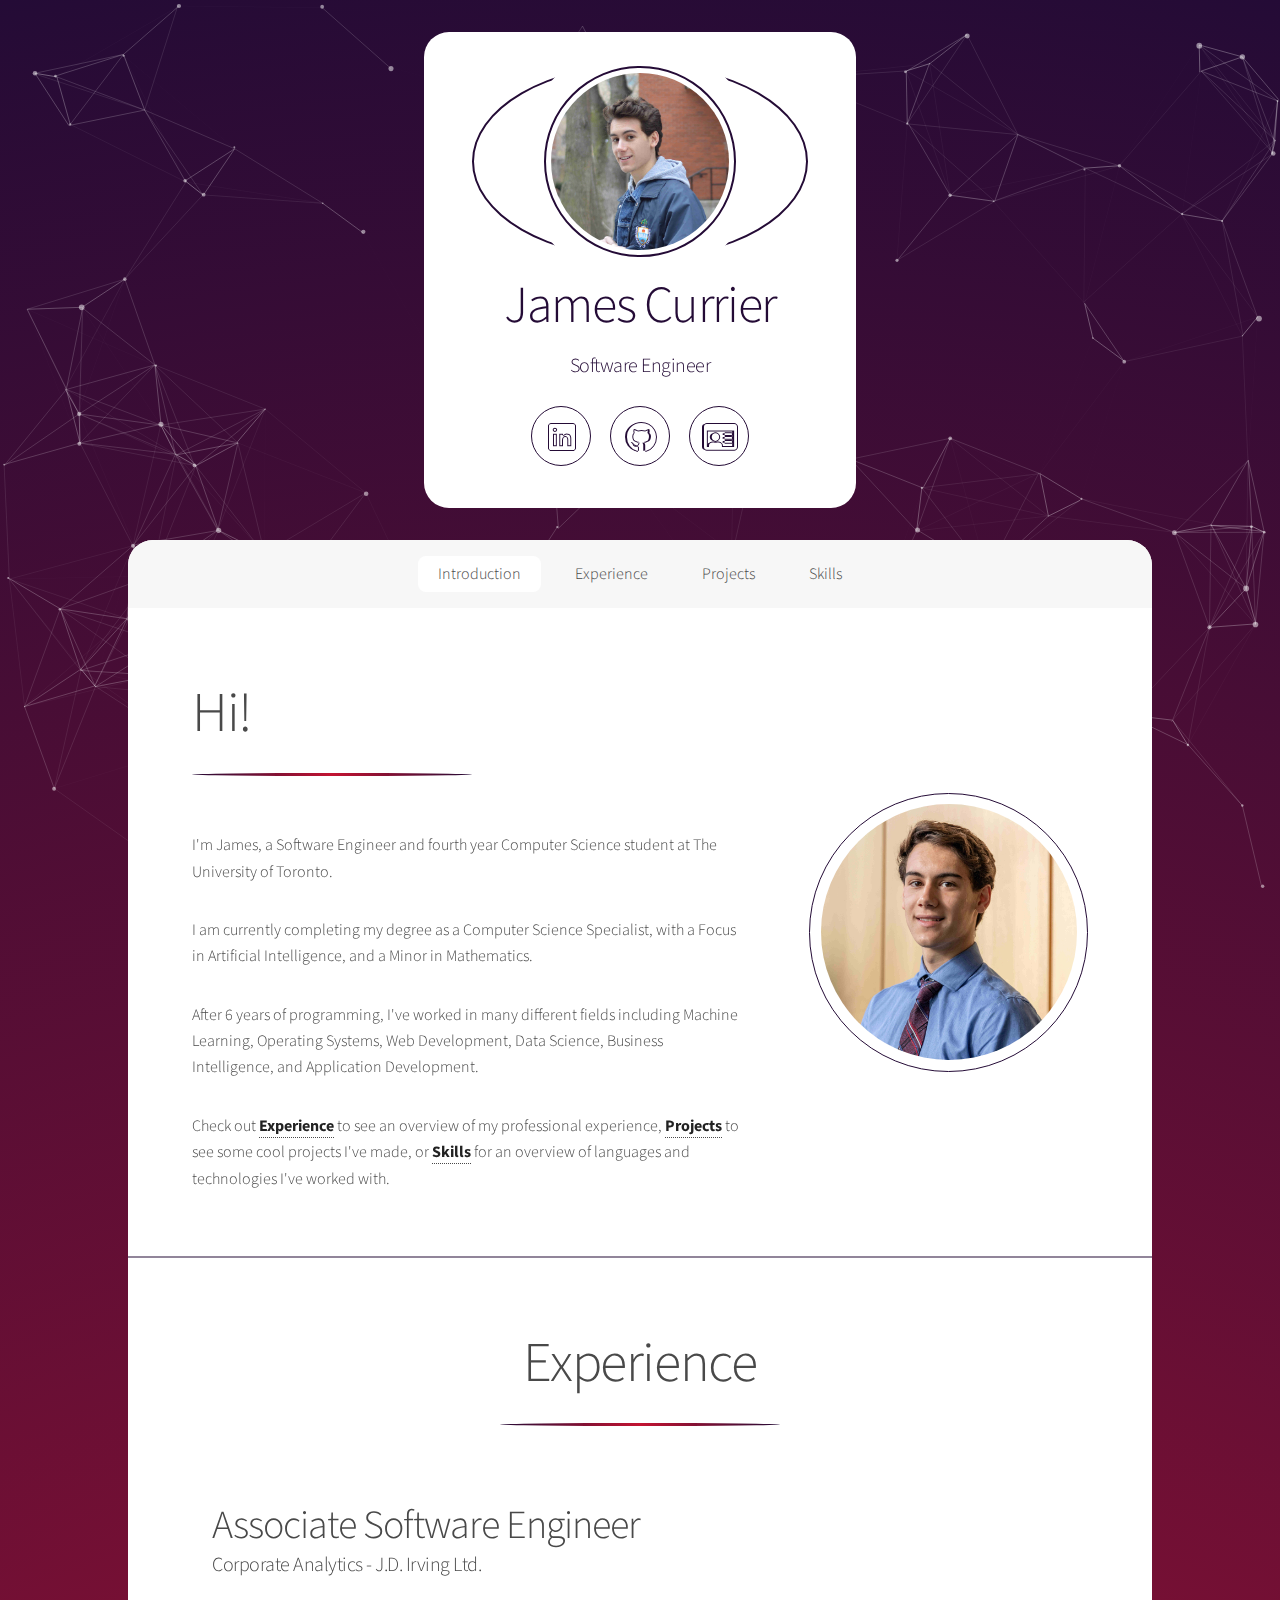
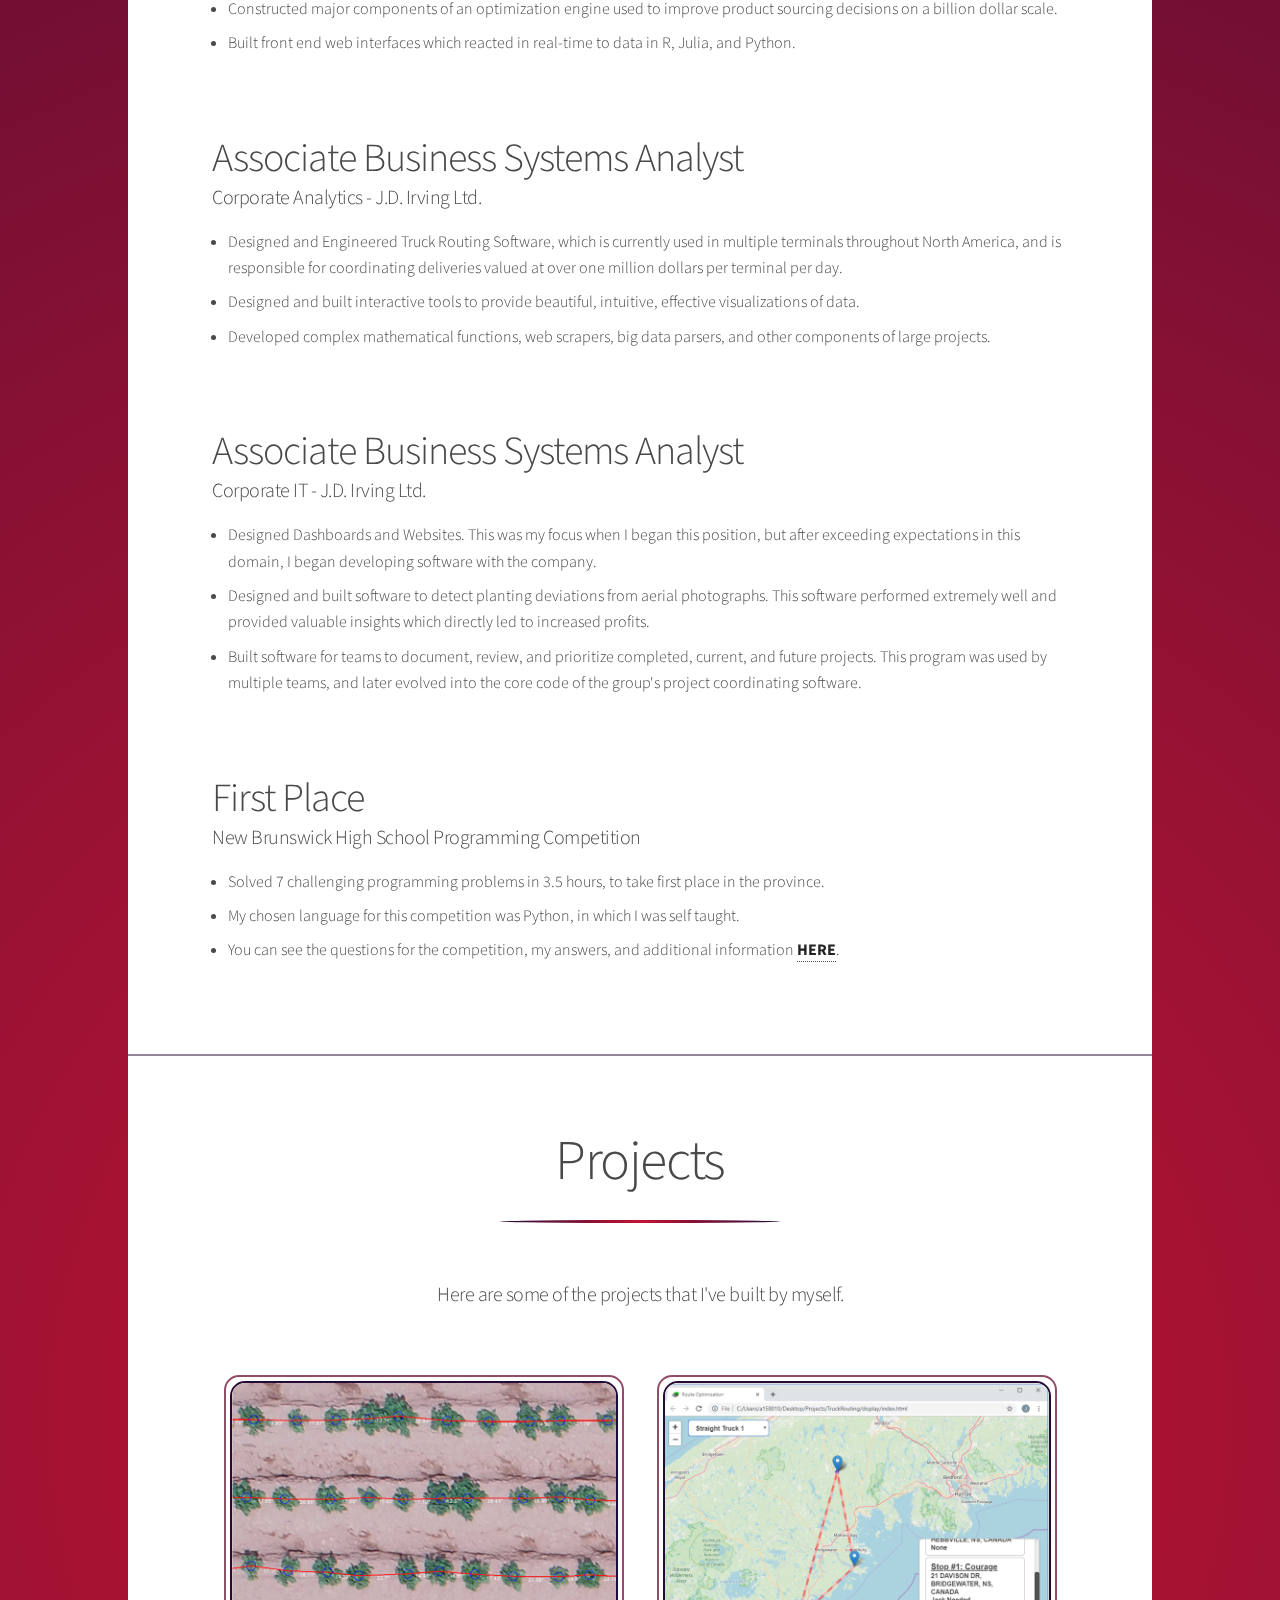
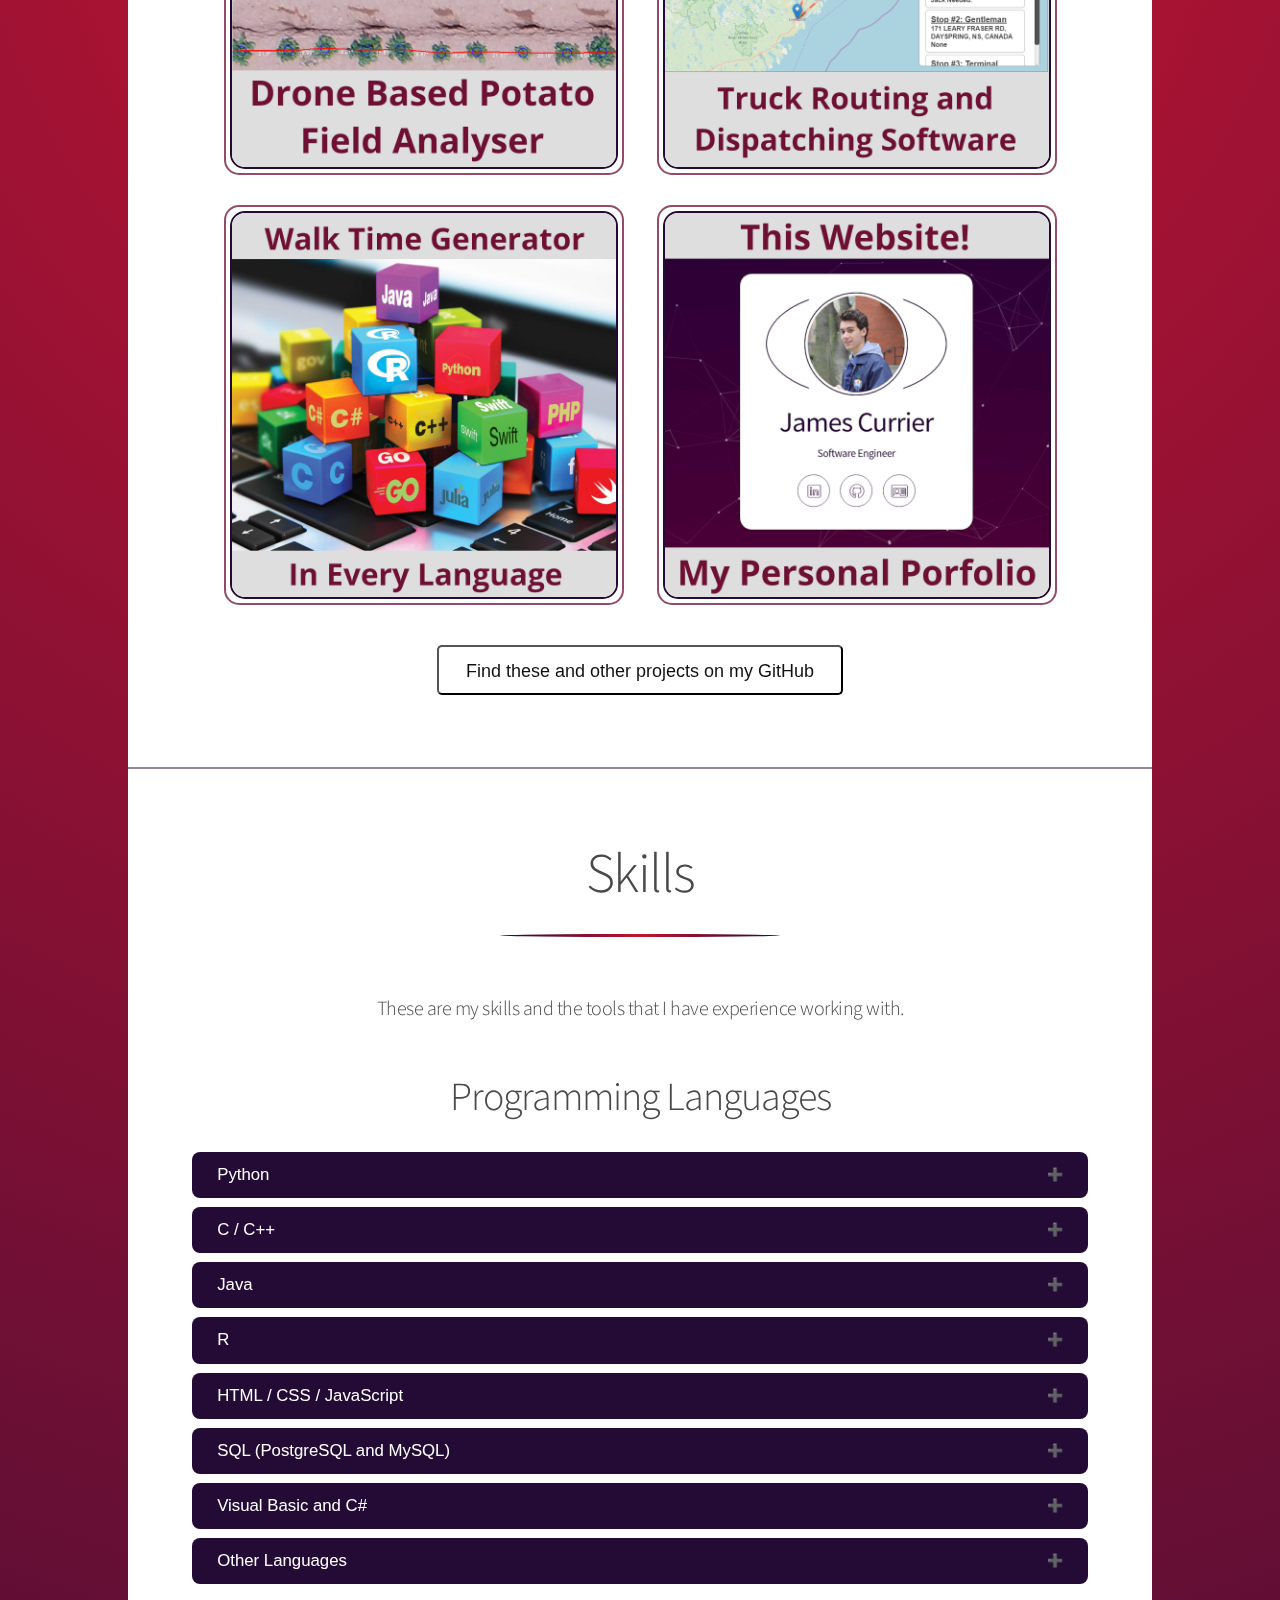
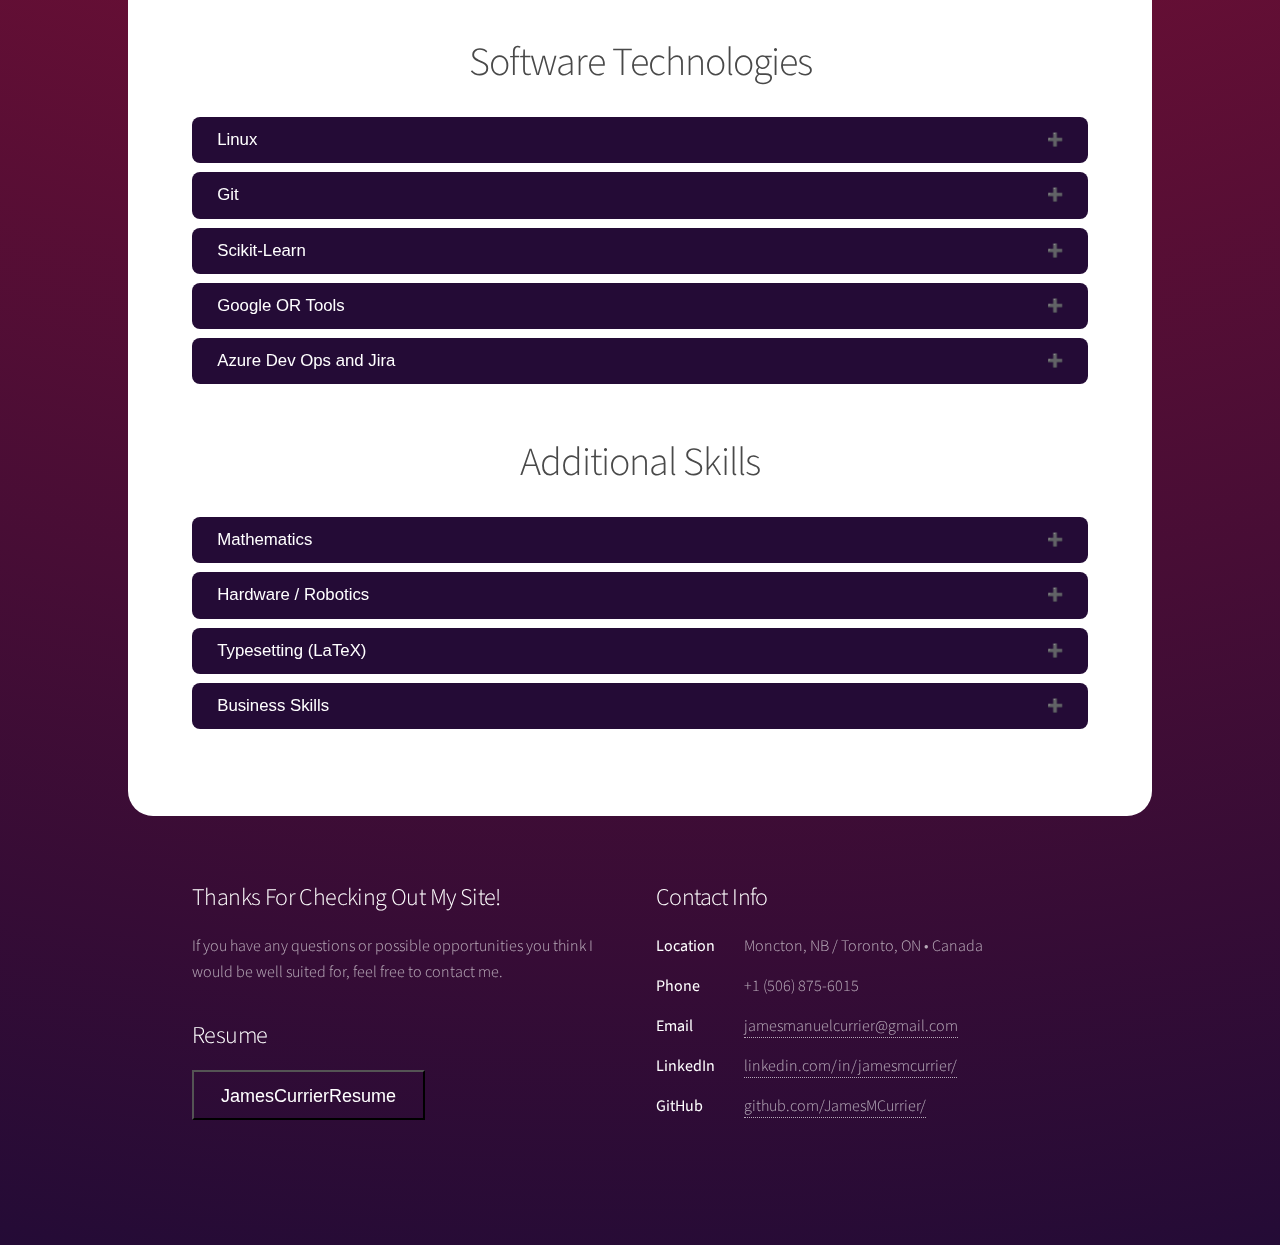
==== index.html @ 84222133 "Update email address" ====
<!DOCTYPE HTML>
<html>

<head>
	<title>James Currier</title>
	<meta charset="utf-8" />
	<meta name="viewport" content="width=device-width, initial-scale=1, user-scalable=no" />
	<link rel="stylesheet" href="assets/css/main.css" />
</head>

<div id="particles-js"></div>
<script src="assets/js/particles.min.js"></script>

<body class="is-preload">
	<!-- Wrapper -->
	<div id="wrapper">


		<!-- Header -->
		<header id="header" class="alt">
			<section class="main" id="main2">

				<header>
					<span class="avatar">
						<img src="assets/images/avatar.jpg" alt="" />
					</span>
					<h1>James Currier</h1>
					<h3>Software Engineer</h3>
				</header>

				<footer>
					<ul class="icons">
						<li><a href="https://linkedin.com/in/jamesmcurrier/"
								class="icon brands fa-linkedin">LinkedIn</a></li>
						<li><a id="unique3" href="https://github.com/JamesMCurrier"
								class="icon brands fa-github">GitHub</a></li>
						<li><a href="assets/resources/resume/JamesCurrierResume.pdf" class="icon fa-id-card">Resume</a>
						</li>
					</ul>
				</footer>
			</section>
		</header>


		<!-- Nav -->
		<nav id="nav">
			<ul>
				<li><a id="intro_a" href="#intro" class="active">Introduction</a></li>
				<li><a id="experience_a" href="#experience">Experience</a></li>
				<li><a id="projects_a" href="#projects">Projects</a></li>
				<li><a id="skills_a" href="#skills">Skills</a></li>
			</ul>
		</nav>


		<!-- Main -->
		<div id="main">

			<!-- Introduction -->
			<section id="intro" class="main">
				<div class="spotlight">
					<div class="content">
						<header class="major">
							<h2>Hi!</h2>
						</header>
						<p>I'm James, a Software Engineer and fourth year Computer Science student at The University of
							Toronto.</p>
						<p>I am currently completing my degree as a Computer Science Specialist, with a Focus in
							Artificial Intelligence, and a Minor in Mathematics.</p>
						<p>After 6 years of programming, I've worked in many different fields including Machine
							Learning, Operating Systems, Web Development, Data Science, Business Intelligence, and
							Application Development.</p>
						<p>Check out <a><b style="cursor: pointer;"
									onclick="document.getElementById('experience_a').click()">Experience</b></a> to see
							an overview of my professional experience, <a><b style="cursor: pointer;"
									onclick="document.getElementById('projects_a').click()">Projects</b></a> to see some
							cool projects I've made, or <a><b style="cursor: pointer;"
									onclick="document.getElementById('skills_a').click()">Skills</b></a> for an overview
							of languages and technologies I've worked with.</p>
					</div>
					<span class="image">
						<img src="assets/images/avatar2.jpg" alt="" />
					</span>
				</div>
			</section>


			<!-- Experience -->
			<section id="experience" class="main special">
				<header class="major">
					<h2>Experience</h2>
				</header>

				<div class="resume-item">
					<h1>Associate Software Engineer</h1>
					<h3>Corporate Analytics - J.D. Irving Ltd.</h3>
					<ul>
						<li>Constructed major components of an optimization engine used to improve product sourcing
							decisions on a billion dollar scale.</li>
						<li>Built front end web interfaces which reacted in real-time to data in R, Julia, and Python.
						</li>
					</ul>
				</div>

				<div class="resume-item">
					<h1>Associate Business Systems Analyst</h1>
					<h3>Corporate Analytics - J.D. Irving Ltd.</h3>
					<ul>
						<li>Designed and Engineered Truck Routing Software, which is currently used in multiple
							terminals throughout North America, and is responsible for coordinating deliveries valued at
							over one million dollars per terminal per day.</li>
						<li>Designed and built interactive tools to provide beautiful, intuitive, effective
							visualizations of data.</li>
						<li>Developed complex mathematical functions, web scrapers, big data parsers, and other
							components of large projects.</li>
					</ul>
				</div>

				<div class="resume-item">
					<h1>Associate Business Systems Analyst</h1>
					<h3>Corporate IT - J.D. Irving Ltd.</h3>
					<ul>
						<li> Designed Dashboards and Websites. This was my focus when I began this position, but after
							exceeding expectations in this domain, I began developing software with the company.</li>
						<li> Designed and built software to detect planting deviations from aerial photographs. This
							software performed extremely well and provided valuable insights which directly led to
							increased profits.</li>
						<li> Built software for teams to document, review, and prioritize completed, current, and future
							projects. This program was used by multiple teams, and later evolved into the core code of
							the group's project coordinating software.</li>
					</ul>
				</div>

				<div class="resume-item">
					<h1>First Place</h1>
					<h3>New Brunswick High School Programming Competition</h3>
					<ul>
						<li>Solved 7 challenging programming problems in 3.5 hours, to take first place in the province.
						</li>
						<li>My chosen language for this competition was Python, in which I was self taught.</li>
						<li>You can see the questions for the competition, my answers, and additional information <a
								href="https://github.com/JamesMCurrier/UNB-Programming-Competition"><b>HERE</b></a>.
						</li>
					</ul>
				</div>
			</section>


			<!-- Projects -->
			<section id="projects" class="main special">
				<header class="major">
					<h2>Projects</h2>
					<p>Here are some of the projects that I've built by myself.</p>
				</header>

				<div class="flip-card">
					<div class="flip-card-inner">

						<div class="flip-card-front">
							<img src="assets/images/field_analyser_card.jpg" alt="Field Analyser">
						</div>

						<div class="flip-card-back">
							<h6>Potato Field Analyser</h6>
							<div class="points">While working at J.D. Irving, I often had free time after completing all
								my job duties. So, I used my extra time to build this project to solve a business
								problem.</div>
							<!--<div class="points">Prior to this project, all analytics on potato fields based on manual measurements, 
								which were slow, inaccurate, and error prone.</div>-->
							<div class="points">My software used drone footage of potato fields, accurately measured the
								distances between all potatoes in each row, and outputted statistics and visuals.</div>
							<div class="points">My project far exceeded all expectations, and directly influenced
								changes leading to increased profits.</div>
							<a href="assets/resources/field_analyser/Field_Measurer.pdf"><button class="up1">Read The
									White Paper</button></a>
							<a href="https://github.com/JamesMCurrier/FieldMeasurer"><button>More
									Info and Source Code</button></a>
						</div>
					</div>
				</div>

				<div class="flip-card">
					<div class="flip-card-inner">

						<div class="flip-card-front">
							<img src="assets/images/truck_routing_card.jpg" alt="Truck Routing">
						</div>

						<div class="flip-card-back">
							<h6>Truck Router</h6>
							<div class="points">I wrote this software by myself, and it developed into the routing
								software used by Midland Transport Ltd.</div>
							<div class="points">My software is currently used daily by multiple truck terminals in both
								Canada and the United States, and it coordinates over 1 million dollars worth of
								shipments per terminal per day.</div>
							<!--<div class="points">This project filled a large gap in what was previously a fully manual
								process, and made decision making much easier for terminal managers.</div>-->
							<div class="points">Additionally, this project has been showcased in multiple events to
								demonstrate the power of advanced analytics in the company.</div>

							<a href="assets/resources/truck_routing/TruckRouting.pdf"><button>Read The
									White Paper</button></a>
						</div>
					</div>
				</div>

				<div class="flip-card">
					<div class="flip-card-inner">

						<div class="flip-card-front">
							<img src="assets/images/walk_time_card.jpg" alt="Walk Time">
						</div>

						<div class="flip-card-back">
							<h6>Random Walk Time Generator</h6>
							<div class="points" style="font-size: 18px; padding-top: 5px;">Currently built in <b>30+
									Languages</b></div>
							<div class="points">A few co-workers and myself went for walks around our building every
								afternoon.</div>
							<div class="points">One morning, I made a quick Python script to generate a random time
								between 1 pm and 4 pm for our walk.</div>
							<div class="points">My co-workers responded with versions they made in JavaScript and R.
							</div>
							<div class="points">So the next day I sent a version in Java, then C the day after, and the
								trend continued for a month.</div>
							<a href="https://github.com/JamesMCurrier/time-for-a-walk"><button>More
									Info and Source Code</button></a>
						</div>
					</div>
				</div>

				<div class="flip-card">
					<div class="flip-card-inner">

						<div class="flip-card-front">
							<img src="assets/images/website_card.jpg" alt="This Website!">
						</div>

						<div class="flip-card-back">
							<h6>My Portfolio</h6>
							<div class="points">I made this website as a way to showcase my accomplishments, skills and
								some of my open source projects.</div>
							<div class="points">I built this website using HTML, CSS, and JavaScript, and some open
								source repositories such as <a href="https://github.com/jquery/jquery">jQuery</a>, <a
									href="https://github.com/VincentGarreau/particles.js/">particles.js</a>, and <a
									href="https://github.com/ajlkn/jquery.scrollex">scrollex.js</a>.
							</div>
							<div class="points">I'm hosting this site on GitHub Pages, and I'm using a custom domain
								from Google Domains.</div>
							<a href="https://github.com/JamesMCurrier/portfolio"><button>More Info
									and Source Code</button></a>
						</div>
					</div>
				</div>

				<a href="https://github.com/JamesMCurrier"><button id="see-github">Find these and other
						projects on my GitHub</button></a>
			</section>


			<!-- Skills -->
			<section id="skills" class="main special">
				<header class="major">
					<h2>Skills</h2>
					<p>These are my skills and the tools that I have experience working with. </p>
				</header>

				<h1>Programming Languages</h1>
				<div class="accordion-tray">

					<button class="accordion">Python</button>
					<div class="panel">
						<ul>
							<li>Python is my preferred programing language in most situations, and is the default
								language I think in.</li>
							<li>In a professional setting, I have used Python for everything from implementing
								neural nets to creating data visualizations.</li>
							<li>I have also used Python through much of my education, and I even won a programming
								competition with it!</li>
						</ul>
					</div>

					<button class="accordion">C / C++</button>
					<div class="panel">
						<ul>
							<li>I've worked with C through the entirety of my programming career.</li>
							<li>I first encountered C when I was the programmer for my high school robotics team.
							</li>
							<li>Throughout university I've taken many courses focusing on C, and used it for many
								class projects ranging from sudoku solvers to file systems.</li>
						</ul>
					</div>

					<button class="accordion">Java</button>
					<div class="panel">
						<ul>
							<li>I've used Java for 5 years, using it for the first time in a highschool programming
								class.</li>
							<li>I've used Java to build many programs in university, and used it as part of a team
								working on a large Restaurant Software project.</li>
						</ul>
					</div>

					<button class="accordion">R</button>
					<div class="panel">
						<ul>
							<li>While working with a Corporate Analytics team, many of my co-workers used R.</li>
							<li>Because of this I quickly grew accustomed to reading and editing R code, and soon
								found myself using R for writing quick scripts for parsing or cleaning data.</li>
							<li>I've more recently worked with R on a very large project, and even used it's
								frontend framework, shiny, to build reactive UIs in R.</li>
						</ul>
					</div>

					<button class="accordion">HTML / CSS / JavaScript</button>
					<div class="panel">
						<ul>
							<li>I was first introduced to HTML/CSS/JS during my job as an Associate Business Systems
								Analyst.</li>
							<li>I quickly realized how powerful and versatile these languages are, and they are now my
								go-to tools for creating user interfaces.</li>
							<li>I've built countless projects and components with JavaScipt, many of which are still
								being used today.</li>
						</ul>
					</div>

					<button class="accordion">SQL (PostgreSQL and MySQL)</button>
					<div class="panel">
						<ul>
							<li>I first used MySQL out of necessity as an Associate Business Systems Analyst, while
								building an application to serve clients data in a user-friendly fashion.</li>
							<li>I then took a university course on relational databases with PostgreSQL, where I
								constructed many complex SQL queries.</li>
						</ul>
					</div>

					<button class="accordion">Visual Basic and C#</button>
					<div class="panel">
						<ul>
							<li>Although Visual Basic is quickly falling out of use, I feel the need to mention it
								because was my very first programming language!!</li>
							<li>VB6 was installed on all of the computers at my highschool, and when I discovered
								it, I quickly began learning it.</li>
							<li>I spend countless hours writing games in VB6, and this began my programming
								obsession.
							</li>
							<li>During the summer, when I didn't have access to the school computers, I transitioned
								to using C# to recreate my games and build more applications.</li>
						</ul>
					</div>

					<button class="accordion">Other Languages</button>
					<div class="panel">
						<ul>
							<li><b>TypeScript: </b> I've worked with TypeScript for about a month at J.D. Irving,
								while building an internal data-serving API.</li>
							<li><b>Bash: </b>As a Linux user, I use bash every day. Although I don't have extensive
								experience writing applications with Bash, I'm extremely comfortable issuing
								commands and writing quick scripts with it.</li>
							<li><b>Batch: </b>I've used Batch scripts professionally on a few projects to make use
								of multiple languages and command-line utilities on Windows.</li>
							<li><b>Verilog: </b>I've taken 3 university courses on System Architecture, including one
								focusing on Verilog specifically. During this class I wrote over 20 sizable Verilog
								programs.</li>
							<li><b>Julia: </b>I used Julia for a major project at J.D. Irving to build an optimization
								engine.</li>
						</ul>
					</div>
				</div>

				<h1>Software Technologies</h1>
				<div class="accordion-tray">
					<button class="accordion">Linux</button>
					<div class="panel">
						<ul>
							<li>I have been using Linux for over 6 years, and have been exclusively running Linux on
								my personal machines for 3 years.</li>
							<li>I have experience with many Linux distributions including Ubuntu, Debian, Kali, and
								Fedora.</li>
							<li>Additionally, I am proficient on the command line, and have experience working on
								remote Linux servers.</li>
						</ul>
					</div>


					<button class="accordion">Git</button>
					<div class="panel">
						<ul>
							<li>I first used git in a course in my first year of university, and have used it
								constantly since.</li>
							<li>I have used git in a personal setting, in university, and professionally.</li>
							<li>I'm very comfortable making commits, creating and merging branches, and resolving
								conflicts.</li>
							<li>Finally, I am aware of git best practices and common branching models.</li>
							<ul>
					</div>

					<button class="accordion">Scikit-Learn</button>
					<div class="panel">
						<ul>
							<li>I have explored, researched, and implemented every model in the Scikit-Learn Library.
							</li>
							<li>I have built Scikit-Learn models professionally in production on multiple occasions.
							</li>
						</ul>
					</div>

					<button class="accordion">Google OR Tools</button>
					<div class="panel">
						<ul>
							<li>As with the Scikit-Learn framework, I have built models professionally in production
								on multiple occasions with Google OR Tools.</li>
							<li>I have implemented the routing library, the linear programming solver, and the SAT
								solver on large business problems.</li>
						</ul>
					</div>


					<button class="accordion">Azure Dev Ops and Jira</button>
					<div class="panel">
						<ul>
							<li>I have worked both for teams using Azure Dev Ops, and for teams using Jira.</li>
							<li>I am proficient in organizing sprints, work items to be completed, tracking product
								versions and coordinating team efforts with these tools.</li>
						</ul>
					</div>
				</div>



				<h1>Additional Skills</h1>
				<div class="accordion-tray">
					<button class="accordion">Mathematics</button>
					<div class="panel">
						<ul>
							<li>I've excelled in math since I was young, and often find myself exploring
								mathematical concepts for fun.</li>
							<li>I am currently pursuing a Minor in Mathematics at the University of Toronto.</li>
							<li>I have taken many math courses in university including Calculus, Linear Algebra,
								Number Theory, Theory of Computation, and Abstract Mathematics.</li>
						</ul>
					</div>

					<button class="accordion">Hardware / Robotics</button>
					<div class="panel">
						<ul>
							<li>I have worked on various hardware infrastructure including SoC FPGAs, VEX Robotics,
								and Arduino. </li>
							<li>I worked with SoC FPGAs in university, and wrote many programs at the hardware
								level.
							</li>
							<li>In high school I wrote the software for our robotics team's robot with VEX robotics
								and Robot C.</li>
							<li>I've built lots of small projects from scratch with Arduino.</li>
						</ul>
					</div>

					<button class="accordion">Typesetting (LaTeX)</button>
					<div class="panel">
						<ul>
							<li>I've typeset over 100 documents with LaTeX, both for work and for school.</li>
							<li>These document have been filled with various features including complex mathematics and
								tables.
							</li>
							<!--TODO add examples-->
						</ul>
					</div>

					<button class="accordion">Business Skills</button>
					<div class="panel">
						<ul>
							<li>I've worked in corporate in three different positions, so I'm well versed in
								corporate culture and have picked up various business skills.</li>
							<li>I've given many presentations, led meetings, and organized projects.</li>
							<li>I also have extensively used Microsoft Teams, Outlook, and Skype for Business.</li>
						</ul>
					</div>
				</div>
			</section>
		</div>

		<!-- Footer -->
		<footer id="footer">
			<section>
				<h2>Thanks For Checking Out My Site!</h2>
				<p>If you have any questions or possible opportunities you think I would be well suited for, feel free
					to contact me.</p>
				<h2>Resume</h2>
				<a style="border-bottom: none;" href="assets/resources/resume/JamesCurrierResume.pdf"><button
						style="font-size: large;">JamesCurrierResume</button></a>

			</section>

			<section>
				<h2>Contact Info</h2>
				<dl class="alt">
					<dt>Location</dt>
					<dd>Moncton, NB / Toronto, ON &bull; Canada</dd>
					<dt>Phone</dt>
					<dd>+1 (506) 875-6015</dd>
					<dt>Email</dt>
					<dd><a href="mailto:jamesmanuelcurrier@gmail.com">jamesmanuelcurrier@gmail.com</dd>
					<dt>LinkedIn</dt>
					<dd><a href="https://linkedin.com/in/jamesmcurrier/">linkedin.com/in/jamesmcurrier/</a></dd>
					<dt>GitHub</dt>
					<dd><a href="https://github.com/JamesMCurrier/">github.com/JamesMCurrier/</a></dd>

				</dl>
			</section>
		</footer>

		<!-- Scripts -->
		<script src="assets/js/jquery.min.js"></script>
		<script src="assets/js/jquery.scrollex.min.js"></script>
		<script src="assets/js/jquery.scrolly.min.js"></script>
		<script src="assets/js/browser.min.js"></script>
		<script src="assets/js/breakpoints.min.js"></script>
		<script src="assets/js/util.js"></script>
		<script src="assets/js/main.js"></script>

</body>

</html>
---- assets/css/main.css ----
@import url(fontawesome-all.min.css);
@import "https://fonts.googleapis.com/css?family=Source+Sans+Pro:400";

html,
body,
div,
span,
applet,
object,
iframe,
h1,
h2,
h3,
h4,
h5,
h6,
p,
blockquote,
pre,
a,
abbr,
acronym,
address,
big,
cite,
code,
del,
dfn,
em,
img,
ins,
kbd,
q,
s,
samp,
small,
strike,
strong,
sub,
sup,
tt,
var,
u,
i,
center,
dl,
dt,
dd,
ol,
ul,
li,
fieldset,
form,
label,
legend,
table,
caption,
tbody,
tfoot,
thead,
tr,
th,
td,
article,
aside,
canvas,
details,
embed,
figure,
figcaption,
footer,
header,
hgroup,
menu,
nav,
output,
ruby,
section,
summary,
time,
mark,
audio,
video {
  margin: 0;
  padding: 0;
  border: 0;
  font-size: 100%;
  font: inherit;
  vertical-align: baseline;
}

article,
aside,
details,
figcaption,
figure,
footer,
header,
hgroup,
menu,
nav,
section {
  display: block;
}

body {
  line-height: 1;
}

ol,
ul {
  list-style: none;
}

blockquote,
q {
  quotes: none;
}

blockquote:before,
blockquote:after,
q:before,
q:after {
  content: "";
  content: none;
}

table {
  border-collapse: collapse;
  border-spacing: 0;
}

body {
  -webkit-text-size-adjust: none;
}

mark {
  background-color: transparent;
  color: inherit;
}

input::-moz-focus-inner {
  border: 0;
  padding: 0;
}

input,
select,
textarea {
  -moz-appearance: none;
  -webkit-appearance: none;
  -ms-appearance: none;
  appearance: none;
}

/* Basic */

@-ms-viewport {
  width: device-width;
}

body {
  -ms-overflow-style: scrollbar;
}

@media screen and (max-width: 570px) {
  html,
  body {
    min-width: 320px;
  }
}

html {
  box-sizing: border-box;
}

*,
*:before,
*:after {
  box-sizing: inherit;
}

body {
  background: rgb(195, 20, 50);
  background: -moz-radial-gradient(
    circle,
    rgba(195, 20, 50, 1) 0%,
    rgba(36, 11, 54, 1) 100%
  );
  background: -webkit-radial-gradient(
    circle,
    rgba(195, 20, 50, 1) 0%,
    rgba(36, 11, 54, 1) 100%
  );
  background: radial-gradient(
    circle,
    rgba(195, 20, 50, 1) 0%,
    rgba(36, 11, 54, 1) 100%
  );
  filter: progid:DXImageTransform.Microsoft.gradient(startColorstr="#c31432",endColorstr="#240b36",GradientType=1);
}

body.is-preload *,
body.is-preload *:before,
body.is-preload *:after {
  -moz-animation: none !important;
  -webkit-animation: none !important;
  -ms-animation: none !important;
  animation: none !important;
  -moz-transition: none !important;
  -webkit-transition: none !important;
  -ms-transition: none !important;
  transition: none !important;
}

/* Type */

body {
  background-color: #935d8c;
  color: rgba(255, 255, 255, 0.65);
}

body,
input,
select,
textarea {
  font-family: "Source Sans Pro", Helvetica, sans-serif;
  font-size: 17pt;
  font-weight: 300;
  line-height: 1.65;
}

@media screen and (max-width: 1680px) {
  body,
  input,
  select,
  textarea {
    font-size: 14pt;
  }
}

@media screen and (max-width: 1280px) {
  body,
  input,
  select,
  textarea {
    font-size: 12pt;
  }
}

@media screen and (max-width: 360px) {
  body,
  input,
  select,
  textarea {
    font-size: 11pt;
  }
}

a {
  -moz-transition: color 0.2s ease, border-bottom 0.2s ease;
  -webkit-transition: color 0.2s ease, border-bottom 0.2s ease;
  -ms-transition: color 0.2s ease, border-bottom 0.2s ease;
  transition: color 0.2s ease, border-bottom 0.2s ease;
  text-decoration: none;
  border-bottom: dotted 1px;
  color: inherit;
}

a:hover {
  border-bottom-color: transparent;
}

strong{
  font-weight: 400;
}

em,
i {
  font-style: italic;
}

p {
  margin: 0 0 2em 0;
}

p.content {
  -moz-columns: 20em 2;
  -webkit-columns: 20em 2;
  -ms-columns: 20em 2;
  columns: 20em 2;
  -moz-column-gap: 2em;
  -webkit-column-gap: 2em;
  -ms-column-gap: 2em;
  column-gap: 2em;
  text-align: justify;
}

h1,
h2,
h3,
h4,
h5,
h6 {
  font-weight: 300;
  line-height: 1.5;
  margin: 0 0 0.7em 0;
  letter-spacing: -0.025em;
}

h1 a,
h2 a,
h3 a,
h4 a,
h5 a,
h6 a {
  color: inherit;
  text-decoration: none;
}

h1 {
  font-size: 2.5em;
  line-height: 1.2;
}

h2 {
  font-size: 1.5em;
}

h3 {
  font-size: 1.25em;
}

h4 {
  font-size: 1.1em;
}

h5 {
  font-size: 0.9em;
}

h6 {
  font-size: 0.7em;
}

@media screen and (max-width: 736px) {
  h1 {
    font-size: 2em;
  }
}

sub {
  font-size: 0.8em;
  position: relative;
  top: 0.5em;
}

sup {
  font-size: 0.8em;
  position: relative;
  top: -0.5em;
}

blockquote {
  border-left: solid 4px;
  font-style: italic;
  margin: 0 0 2em 0;
  padding: 0.5em 0 0.5em 2em;
}

code {
  border-radius: 8px;
  border: solid 1px;
  font-family: "Courier New", monospace;
  font-size: 0.9em;
  margin: 0 0.25em;
  padding: 0.25em 0.65em;
}

pre {
  -webkit-overflow-scrolling: touch;
  font-family: "Courier New", monospace;
  font-size: 0.9em;
  margin: 0 0 2em 0;
}

pre code {
  display: block;
  line-height: 1.75;
  padding: 1em 1.5em;
  overflow-x: auto;
}

hr {
  border: 0;
  border-bottom: solid 1px;
  margin: 2em 0;
}

hr.major {
  margin: 3em 0;
}

.align-left {
  text-align: left;
}

.align-center {
  text-align: center;
}

.align-right {
  text-align: right;
}

input,
select,
textarea {
  color: #ffffff;
}

a:hover {
  color: #ffffff;
}

strong,
b {
  color: #ffffff;
}

h1,
h2,
h3,
h4,
h5,
h6 {
  color: #ffffff;
}

blockquote {
  border-left-color: rgba(255, 255, 255, 0.35);
}

code {
  background: rgba(255, 255, 255, 0.075);
  border-color: rgba(255, 255, 255, 0.35);
}

hr {
  border-bottom-color: rgba(255, 255, 255, 0.35);
}

/* Row */

.row {
  display: flex;
  flex-wrap: wrap;
  box-sizing: border-box;
  align-items: stretch;
}

.row > * {
  box-sizing: border-box;
}

.row.gtr-uniform > * > :last-child {
  margin-bottom: 0;
}

.row.aln-left {
  justify-content: flex-start;
}

.row.aln-center {
  justify-content: center;
}

.row.aln-right {
  justify-content: flex-end;
}

.row.aln-top {
  align-items: flex-start;
}

.row.aln-middle {
  align-items: center;
}

.row.aln-bottom {
  align-items: flex-end;
}

.row > .imp {
  order: -1;
}

.row > .col-1 {
  width: 8.33333%;
}

.row > .off-1 {
  margin-left: 8.33333%;
}

.row > .col-2 {
  width: 16.66667%;
}

.row > .off-2 {
  margin-left: 16.66667%;
}

.row > .col-3 {
  width: 25%;
}

.row > .off-3 {
  margin-left: 25%;
}

.row > .col-4 {
  width: 33.33333%;
}

.row > .off-4 {
  margin-left: 33.33333%;
}

.row > .col-5 {
  width: 41.66667%;
}

.row > .off-5 {
  margin-left: 41.66667%;
}

.row > .col-6 {
  width: 50%;
}

.row > .off-6 {
  margin-left: 50%;
}

.row > .col-7 {
  width: 58.33333%;
}

.row > .off-7 {
  margin-left: 58.33333%;
}

.row > .col-8 {
  width: 66.66667%;
}

.row > .off-8 {
  margin-left: 66.66667%;
}

.row > .col-9 {
  width: 75%;
}

.row > .off-9 {
  margin-left: 75%;
}

.row > .col-10 {
  width: 83.33333%;
}

.row > .off-10 {
  margin-left: 83.33333%;
}

.row > .col-11 {
  width: 91.66667%;
}

.row > .off-11 {
  margin-left: 91.66667%;
}

.row > .col-12 {
  width: 100%;
}

.row > .off-12 {
  margin-left: 100%;
}

.row.gtr-0 {
  margin-top: 0;
  margin-left: 0em;
}

.row.gtr-0 > * {
  padding: 0 0 0 0em;
}

.row.gtr-0.gtr-uniform {
  margin-top: 0em;
}

.row.gtr-0.gtr-uniform > * {
  padding-top: 0em;
}

.row.gtr-25 {
  margin-top: 0;
  margin-left: -0.375em;
}

.row.gtr-25 > * {
  padding: 0 0 0 0.375em;
}

.row.gtr-25.gtr-uniform {
  margin-top: -0.375em;
}

.row.gtr-25.gtr-uniform > * {
  padding-top: 0.375em;
}

.row.gtr-50 {
  margin-top: 0;
  margin-left: -0.75em;
}

.row.gtr-50 > * {
  padding: 0 0 0 0.75em;
}

.row.gtr-50.gtr-uniform {
  margin-top: -0.75em;
}

.row.gtr-50.gtr-uniform > * {
  padding-top: 0.75em;
}

.row {
  margin-top: 0;
  margin-left: -1.5em;
}

.row > * {
  padding: 0 0 0 1.5em;
}

.row.gtr-uniform {
  margin-top: -1.5em;
}

.row.gtr-uniform > * {
  padding-top: 1.5em;
}

.row.gtr-150 {
  margin-top: 0;
  margin-left: -2.25em;
}

.row.gtr-150 > * {
  padding: 0 0 0 2.25em;
}

.row.gtr-150.gtr-uniform {
  margin-top: -2.25em;
}

.row.gtr-150.gtr-uniform > * {
  padding-top: 2.25em;
}

.row.gtr-200 {
  margin-top: 0;
  margin-left: -3em;
}

.row.gtr-200 > * {
  padding: 0 0 0 3em;
}

.row.gtr-200.gtr-uniform {
  margin-top: -3em;
}

.row.gtr-200.gtr-uniform > * {
  padding-top: 3em;
}

@media screen and (max-width: 1680px) {
  .row {
    display: flex;
    flex-wrap: wrap;
    box-sizing: border-box;
    align-items: stretch;
  }

  .row > * {
    box-sizing: border-box;
  }

  .row.gtr-uniform > * > :last-child {
    margin-bottom: 0;
  }

  .row.aln-left {
    justify-content: flex-start;
  }

  .row.aln-center {
    justify-content: center;
  }

  .row.aln-right {
    justify-content: flex-end;
  }

  .row.aln-top {
    align-items: flex-start;
  }

  .row.aln-middle {
    align-items: center;
  }

  .row.aln-bottom {
    align-items: flex-end;
  }

  .row > .imp-xlarge {
    order: -1;
  }

  .row > .col-1-xlarge {
    width: 8.33333%;
  }

  .row > .off-1-xlarge {
    margin-left: 8.33333%;
  }

  .row > .col-2-xlarge {
    width: 16.66667%;
  }

  .row > .off-2-xlarge {
    margin-left: 16.66667%;
  }

  .row > .col-3-xlarge {
    width: 25%;
  }

  .row > .off-3-xlarge {
    margin-left: 25%;
  }

  .row > .col-4-xlarge {
    width: 33.33333%;
  }

  .row > .off-4-xlarge {
    margin-left: 33.33333%;
  }

  .row > .col-5-xlarge {
    width: 41.66667%;
  }

  .row > .off-5-xlarge {
    margin-left: 41.66667%;
  }

  .row > .col-6-xlarge {
    width: 50%;
  }

  .row > .off-6-xlarge {
    margin-left: 50%;
  }

  .row > .col-7-xlarge {
    width: 58.33333%;
  }

  .row > .off-7-xlarge {
    margin-left: 58.33333%;
  }

  .row > .col-8-xlarge {
    width: 66.66667%;
  }

  .row > .off-8-xlarge {
    margin-left: 66.66667%;
  }

  .row > .col-9-xlarge {
    width: 75%;
  }

  .row > .off-9-xlarge {
    margin-left: 75%;
  }

  .row > .col-10-xlarge {
    width: 83.33333%;
  }

  .row > .off-10-xlarge {
    margin-left: 83.33333%;
  }

  .row > .col-11-xlarge {
    width: 91.66667%;
  }

  .row > .off-11-xlarge {
    margin-left: 91.66667%;
  }

  .row > .col-12-xlarge {
    width: 100%;
  }

  .row > .off-12-xlarge {
    margin-left: 100%;
  }

  .row.gtr-0 {
    margin-top: 0;
    margin-left: 0em;
  }

  .row.gtr-0 > * {
    padding: 0 0 0 0em;
  }

  .row.gtr-0.gtr-uniform {
    margin-top: 0em;
  }

  .row.gtr-0.gtr-uniform > * {
    padding-top: 0em;
  }

  .row.gtr-25 {
    margin-top: 0;
    margin-left: -0.375em;
  }

  .row.gtr-25 > * {
    padding: 0 0 0 0.375em;
  }

  .row.gtr-25.gtr-uniform {
    margin-top: -0.375em;
  }

  .row.gtr-25.gtr-uniform > * {
    padding-top: 0.375em;
  }

  .row.gtr-50 {
    margin-top: 0;
    margin-left: -0.75em;
  }

  .row.gtr-50 > * {
    padding: 0 0 0 0.75em;
  }

  .row.gtr-50.gtr-uniform {
    margin-top: -0.75em;
  }

  .row.gtr-50.gtr-uniform > * {
    padding-top: 0.75em;
  }

  .row {
    margin-top: 0;
    margin-left: -1.5em;
  }

  .row > * {
    padding: 0 0 0 1.5em;
  }

  .row.gtr-uniform {
    margin-top: -1.5em;
  }

  .row.gtr-uniform > * {
    padding-top: 1.5em;
  }

  .row.gtr-150 {
    margin-top: 0;
    margin-left: -2.25em;
  }

  .row.gtr-150 > * {
    padding: 0 0 0 2.25em;
  }

  .row.gtr-150.gtr-uniform {
    margin-top: -2.25em;
  }

  .row.gtr-150.gtr-uniform > * {
    padding-top: 2.25em;
  }

  .row.gtr-200 {
    margin-top: 0;
    margin-left: -3em;
  }

  .row.gtr-200 > * {
    padding: 0 0 0 3em;
  }

  .row.gtr-200.gtr-uniform {
    margin-top: -3em;
  }

  .row.gtr-200.gtr-uniform > * {
    padding-top: 3em;
  }
}

@media screen and (max-width: 1280px) {
  .row {
    display: flex;
    flex-wrap: wrap;
    box-sizing: border-box;
    align-items: stretch;
  }

  .row > * {
    box-sizing: border-box;
  }

  .row.gtr-uniform > * > :last-child {
    margin-bottom: 0;
  }

  .row.aln-left {
    justify-content: flex-start;
  }

  .row.aln-center {
    justify-content: center;
  }

  .row.aln-right {
    justify-content: flex-end;
  }

  .row.aln-top {
    align-items: flex-start;
  }

  .row.aln-middle {
    align-items: center;
  }

  .row.aln-bottom {
    align-items: flex-end;
  }

  .row > .imp-large {
    order: -1;
  }

  .row > .col-1-large {
    width: 8.33333%;
  }

  .row > .off-1-large {
    margin-left: 8.33333%;
  }

  .row > .col-2-large {
    width: 16.66667%;
  }

  .row > .off-2-large {
    margin-left: 16.66667%;
  }

  .row > .col-3-large {
    width: 25%;
  }

  .row > .off-3-large {
    margin-left: 25%;
  }

  .row > .col-4-large {
    width: 33.33333%;
  }

  .row > .off-4-large {
    margin-left: 33.33333%;
  }

  .row > .col-5-large {
    width: 41.66667%;
  }

  .row > .off-5-large {
    margin-left: 41.66667%;
  }

  .row > .col-6-large {
    width: 50%;
  }

  .row > .off-6-large {
    margin-left: 50%;
  }

  .row > .col-7-large {
    width: 58.33333%;
  }

  .row > .off-7-large {
    margin-left: 58.33333%;
  }

  .row > .col-8-large {
    width: 66.66667%;
  }

  .row > .off-8-large {
    margin-left: 66.66667%;
  }

  .row > .col-9-large {
    width: 75%;
  }

  .row > .off-9-large {
    margin-left: 75%;
  }

  .row > .col-10-large {
    width: 83.33333%;
  }

  .row > .off-10-large {
    margin-left: 83.33333%;
  }

  .row > .col-11-large {
    width: 91.66667%;
  }

  .row > .off-11-large {
    margin-left: 91.66667%;
  }

  .row > .col-12-large {
    width: 100%;
  }

  .row > .off-12-large {
    margin-left: 100%;
  }

  .row.gtr-0 {
    margin-top: 0;
    margin-left: 0em;
  }

  .row.gtr-0 > * {
    padding: 0 0 0 0em;
  }

  .row.gtr-0.gtr-uniform {
    margin-top: 0em;
  }

  .row.gtr-0.gtr-uniform > * {
    padding-top: 0em;
  }

  .row.gtr-25 {
    margin-top: 0;
    margin-left: -0.375em;
  }

  .row.gtr-25 > * {
    padding: 0 0 0 0.375em;
  }

  .row.gtr-25.gtr-uniform {
    margin-top: -0.375em;
  }

  .row.gtr-25.gtr-uniform > * {
    padding-top: 0.375em;
  }

  .row.gtr-50 {
    margin-top: 0;
    margin-left: -0.75em;
  }

  .row.gtr-50 > * {
    padding: 0 0 0 0.75em;
  }

  .row.gtr-50.gtr-uniform {
    margin-top: -0.75em;
  }

  .row.gtr-50.gtr-uniform > * {
    padding-top: 0.75em;
  }

  .row {
    margin-top: 0;
    margin-left: -1.5em;
  }

  .row > * {
    padding: 0 0 0 1.5em;
  }

  .row.gtr-uniform {
    margin-top: -1.5em;
  }

  .row.gtr-uniform > * {
    padding-top: 1.5em;
  }

  .row.gtr-150 {
    margin-top: 0;
    margin-left: -2.25em;
  }

  .row.gtr-150 > * {
    padding: 0 0 0 2.25em;
  }

  .row.gtr-150.gtr-uniform {
    margin-top: -2.25em;
  }

  .row.gtr-150.gtr-uniform > * {
    padding-top: 2.25em;
  }

  .row.gtr-200 {
    margin-top: 0;
    margin-left: -3em;
  }

  .row.gtr-200 > * {
    padding: 0 0 0 3em;
  }

  .row.gtr-200.gtr-uniform {
    margin-top: -3em;
  }

  .row.gtr-200.gtr-uniform > * {
    padding-top: 3em;
  }
}

@media screen and (max-width: 980px) {
  .row {
    display: flex;
    flex-wrap: wrap;
    box-sizing: border-box;
    align-items: stretch;
  }

  .row > * {
    box-sizing: border-box;
  }

  .row.gtr-uniform > * > :last-child {
    margin-bottom: 0;
  }

  .row.aln-left {
    justify-content: flex-start;
  }

  .row.aln-center {
    justify-content: center;
  }

  .row.aln-right {
    justify-content: flex-end;
  }

  .row.aln-top {
    align-items: flex-start;
  }

  .row.aln-middle {
    align-items: center;
  }

  .row.aln-bottom {
    align-items: flex-end;
  }

  .row > .imp-medium {
    order: -1;
  }

  .row > .col-1-medium {
    width: 8.33333%;
  }

  .row > .off-1-medium {
    margin-left: 8.33333%;
  }

  .row > .col-2-medium {
    width: 16.66667%;
  }

  .row > .off-2-medium {
    margin-left: 16.66667%;
  }

  .row > .col-3-medium {
    width: 25%;
  }

  .row > .off-3-medium {
    margin-left: 25%;
  }

  .row > .col-4-medium {
    width: 33.33333%;
  }

  .row > .off-4-medium {
    margin-left: 33.33333%;
  }

  .row > .col-5-medium {
    width: 41.66667%;
  }

  .row > .off-5-medium {
    margin-left: 41.66667%;
  }

  .row > .col-6-medium {
    width: 50%;
  }

  .row > .off-6-medium {
    margin-left: 50%;
  }

  .row > .col-7-medium {
    width: 58.33333%;
  }

  .row > .off-7-medium {
    margin-left: 58.33333%;
  }

  .row > .col-8-medium {
    width: 66.66667%;
  }

  .row > .off-8-medium {
    margin-left: 66.66667%;
  }

  .row > .col-9-medium {
    width: 75%;
  }

  .row > .off-9-medium {
    margin-left: 75%;
  }

  .row > .col-10-medium {
    width: 83.33333%;
  }

  .row > .off-10-medium {
    margin-left: 83.33333%;
  }

  .row > .col-11-medium {
    width: 91.66667%;
  }

  .row > .off-11-medium {
    margin-left: 91.66667%;
  }

  .row > .col-12-medium {
    width: 100%;
  }

  .row > .off-12-medium {
    margin-left: 100%;
  }

  .row.gtr-0 {
    margin-top: 0;
    margin-left: 0em;
  }

  .row.gtr-0 > * {
    padding: 0 0 0 0em;
  }

  .row.gtr-0.gtr-uniform {
    margin-top: 0em;
  }

  .row.gtr-0.gtr-uniform > * {
    padding-top: 0em;
  }

  .row.gtr-25 {
    margin-top: 0;
    margin-left: -0.375em;
  }

  .row.gtr-25 > * {
    padding: 0 0 0 0.375em;
  }

  .row.gtr-25.gtr-uniform {
    margin-top: -0.375em;
  }

  .row.gtr-25.gtr-uniform > * {
    padding-top: 0.375em;
  }

  .row.gtr-50 {
    margin-top: 0;
    margin-left: -0.75em;
  }

  .row.gtr-50 > * {
    padding: 0 0 0 0.75em;
  }

  .row.gtr-50.gtr-uniform {
    margin-top: -0.75em;
  }

  .row.gtr-50.gtr-uniform > * {
    padding-top: 0.75em;
  }

  .row {
    margin-top: 0;
    margin-left: -1.5em;
  }

  .row > * {
    padding: 0 0 0 1.5em;
  }

  .row.gtr-uniform {
    margin-top: -1.5em;
  }

  .row.gtr-uniform > * {
    padding-top: 1.5em;
  }

  .row.gtr-150 {
    margin-top: 0;
    margin-left: -2.25em;
  }

  .row.gtr-150 > * {
    padding: 0 0 0 2.25em;
  }

  .row.gtr-150.gtr-uniform {
    margin-top: -2.25em;
  }

  .row.gtr-150.gtr-uniform > * {
    padding-top: 2.25em;
  }

  .row.gtr-200 {
    margin-top: 0;
    margin-left: -3em;
  }

  .row.gtr-200 > * {
    padding: 0 0 0 3em;
  }

  .row.gtr-200.gtr-uniform {
    margin-top: -3em;
  }

  .row.gtr-200.gtr-uniform > * {
    padding-top: 3em;
  }
}

@media screen and (max-width: 736px) {
  .row {
    display: flex;
    flex-wrap: wrap;
    box-sizing: border-box;
    align-items: stretch;
  }

  .row > * {
    box-sizing: border-box;
  }

  .row.gtr-uniform > * > :last-child {
    margin-bottom: 0;
  }

  .row.aln-left {
    justify-content: flex-start;
  }

  .row.aln-center {
    justify-content: center;
  }

  .row.aln-right {
    justify-content: flex-end;
  }

  .row.aln-top {
    align-items: flex-start;
  }

  .row.aln-middle {
    align-items: center;
  }

  .row.aln-bottom {
    align-items: flex-end;
  }

  .row > .imp-small {
    order: -1;
  }

  .row > .col-1-small {
    width: 8.33333%;
  }

  .row > .off-1-small {
    margin-left: 8.33333%;
  }

  .row > .col-2-small {
    width: 16.66667%;
  }

  .row > .off-2-small {
    margin-left: 16.66667%;
  }

  .row > .col-3-small {
    width: 25%;
  }

  .row > .off-3-small {
    margin-left: 25%;
  }

  .row > .col-4-small {
    width: 33.33333%;
  }

  .row > .off-4-small {
    margin-left: 33.33333%;
  }

  .row > .col-5-small {
    width: 41.66667%;
  }

  .row > .off-5-small {
    margin-left: 41.66667%;
  }

  .row > .col-6-small {
    width: 50%;
  }

  .row > .off-6-small {
    margin-left: 50%;
  }

  .row > .col-7-small {
    width: 58.33333%;
  }

  .row > .off-7-small {
    margin-left: 58.33333%;
  }

  .row > .col-8-small {
    width: 66.66667%;
  }

  .row > .off-8-small {
    margin-left: 66.66667%;
  }

  .row > .col-9-small {
    width: 75%;
  }

  .row > .off-9-small {
    margin-left: 75%;
  }

  .row > .col-10-small {
    width: 83.33333%;
  }

  .row > .off-10-small {
    margin-left: 83.33333%;
  }

  .row > .col-11-small {
    width: 91.66667%;
  }

  .row > .off-11-small {
    margin-left: 91.66667%;
  }

  .row > .col-12-small {
    width: 100%;
  }

  .row > .off-12-small {
    margin-left: 100%;
  }

  .row.gtr-0 {
    margin-top: 0;
    margin-left: 0em;
  }

  .row.gtr-0 > * {
    padding: 0 0 0 0em;
  }

  .row.gtr-0.gtr-uniform {
    margin-top: 0em;
  }

  .row.gtr-0.gtr-uniform > * {
    padding-top: 0em;
  }

  .row.gtr-25 {
    margin-top: 0;
    margin-left: -0.25em;
  }

  .row.gtr-25 > * {
    padding: 0 0 0 0.25em;
  }

  .row.gtr-25.gtr-uniform {
    margin-top: -0.25em;
  }

  .row.gtr-25.gtr-uniform > * {
    padding-top: 0.25em;
  }

  .row.gtr-50 {
    margin-top: 0;
    margin-left: -0.5em;
  }

  .row.gtr-50 > * {
    padding: 0 0 0 0.5em;
  }

  .row.gtr-50.gtr-uniform {
    margin-top: -0.5em;
  }

  .row.gtr-50.gtr-uniform > * {
    padding-top: 0.5em;
  }

  .row {
    margin-top: 0;
    margin-left: -1em;
  }

  .row > * {
    padding: 0 0 0 1em;
  }

  .row.gtr-uniform {
    margin-top: -1em;
  }

  .row.gtr-uniform > * {
    padding-top: 1em;
  }

  .row.gtr-150 {
    margin-top: 0;
    margin-left: -1.5em;
  }

  .row.gtr-150 > * {
    padding: 0 0 0 1.5em;
  }

  .row.gtr-150.gtr-uniform {
    margin-top: -1.5em;
  }

  .row.gtr-150.gtr-uniform > * {
    padding-top: 1.5em;
  }

  .row.gtr-200 {
    margin-top: 0;
    margin-left: -2em;
  }

  .row.gtr-200 > * {
    padding: 0 0 0 2em;
  }

  .row.gtr-200.gtr-uniform {
    margin-top: -2em;
  }

  .row.gtr-200.gtr-uniform > * {
    padding-top: 2em;
  }
}

@media screen and (max-width: 570px) {
  .row {
    display: flex;
    flex-wrap: wrap;
    box-sizing: border-box;
    align-items: stretch;
  }

  .row > * {
    box-sizing: border-box;
  }

  .row.gtr-uniform > * > :last-child {
    margin-bottom: 0;
  }

  .row.aln-left {
    justify-content: flex-start;
  }

  .row.aln-center {
    justify-content: center;
  }

  .row.aln-right {
    justify-content: flex-end;
  }

  .row.aln-top {
    align-items: flex-start;
  }

  .row.aln-middle {
    align-items: center;
  }

  .row.aln-bottom {
    align-items: flex-end;
  }

  .row > .imp-xsmall {
    order: -1;
  }

  .row > .col-1-xsmall {
    width: 8.33333%;
  }

  .row > .off-1-xsmall {
    margin-left: 8.33333%;
  }

  .row > .col-2-xsmall {
    width: 16.66667%;
  }

  .row > .off-2-xsmall {
    margin-left: 16.66667%;
  }

  .row > .col-3-xsmall {
    width: 25%;
  }

  .row > .off-3-xsmall {
    margin-left: 25%;
  }

  .row > .col-4-xsmall {
    width: 33.33333%;
  }

  .row > .off-4-xsmall {
    margin-left: 33.33333%;
  }

  .row > .col-5-xsmall {
    width: 41.66667%;
  }

  .row > .off-5-xsmall {
    margin-left: 41.66667%;
  }

  .row > .col-6-xsmall {
    width: 50%;
  }

  .row > .off-6-xsmall {
    margin-left: 50%;
  }

  .row > .col-7-xsmall {
    width: 58.33333%;
  }

  .row > .off-7-xsmall {
    margin-left: 58.33333%;
  }

  .row > .col-8-xsmall {
    width: 66.66667%;
  }

  .row > .off-8-xsmall {
    margin-left: 66.66667%;
  }

  .row > .col-9-xsmall {
    width: 75%;
  }

  .row > .off-9-xsmall {
    margin-left: 75%;
  }

  .row > .col-10-xsmall {
    width: 83.33333%;
  }

  .row > .off-10-xsmall {
    margin-left: 83.33333%;
  }

  .row > .col-11-xsmall {
    width: 91.66667%;
  }

  .row > .off-11-xsmall {
    margin-left: 91.66667%;
  }

  .row > .col-12-xsmall {
    width: 100%;
  }

  .row > .off-12-xsmall {
    margin-left: 100%;
  }

  .row.gtr-0 {
    margin-top: 0;
    margin-left: 0em;
  }

  .row.gtr-0 > * {
    padding: 0 0 0 0em;
  }

  .row.gtr-0.gtr-uniform {
    margin-top: 0em;
  }

  .row.gtr-0.gtr-uniform > * {
    padding-top: 0em;
  }

  .row.gtr-25 {
    margin-top: 0;
    margin-left: -0.3125em;
  }

  .row.gtr-25 > * {
    padding: 0 0 0 0.3125em;
  }

  .row.gtr-25.gtr-uniform {
    margin-top: -0.3125em;
  }

  .row.gtr-25.gtr-uniform > * {
    padding-top: 0.3125em;
  }

  .row.gtr-50 {
    margin-top: 0;
    margin-left: -0.625em;
  }

  .row.gtr-50 > * {
    padding: 0 0 0 0.625em;
  }

  .row.gtr-50.gtr-uniform {
    margin-top: -0.625em;
  }

  .row.gtr-50.gtr-uniform > * {
    padding-top: 0.625em;
  }

  .row {
    margin-top: 0;
    margin-left: -1.25em;
  }

  .row > * {
    padding: 0 0 0 1.25em;
  }

  .row.gtr-uniform {
    margin-top: -1.25em;
  }

  .row.gtr-uniform > * {
    padding-top: 1.25em;
  }

  .row.gtr-150 {
    margin-top: 0;
    margin-left: -1.875em;
  }

  .row.gtr-150 > * {
    padding: 0 0 0 1.875em;
  }

  .row.gtr-150.gtr-uniform {
    margin-top: -1.875em;
  }

  .row.gtr-150.gtr-uniform > * {
    padding-top: 1.875em;
  }

  .row.gtr-200 {
    margin-top: 0;
    margin-left: -2.5em;
  }

  .row.gtr-200 > * {
    padding: 0 0 0 2.5em;
  }

  .row.gtr-200.gtr-uniform {
    margin-top: -2.5em;
  }

  .row.gtr-200.gtr-uniform > * {
    padding-top: 2.5em;
  }
}

/* Box */

.box {
  border-radius: 8px;
  border: solid;
  margin-bottom: 2em;
  padding: 1.5em;
}

.box > :last-child,
.box > :last-child > :last-child,
.box > :last-child > :last-child > :last-child {
  margin-bottom: 0;
}

.box.alt {
  border: 0;
  border-radius: 0;
  padding: 0;
}

.box {
  border-color: rgba(255, 255, 255, 0.35);
}

/* Button */

input[type="submit"],
input[type="reset"],
input[type="button"],
button,
.button {
  -moz-appearance: none;
  -webkit-appearance: none;
  -ms-appearance: none;
  appearance: none;
  -moz-transition: background-color 0.2s ease-in-out, color 0.2s ease-in-out;
  -webkit-transition: background-color 0.2s ease-in-out, color 0.2s ease-in-out;
  -ms-transition: background-color 0.2s ease-in-out, color 0.2s ease-in-out;
  transition: background-color 0.2s ease-in-out, color 0.2s ease-in-out;
  cursor: pointer;
  display: inline-block;
  font-weight: 300;
  height: 2.75em;
  line-height: 2.75em;
  min-width: 9.25em;
  padding: 0 1.5em;
  text-align: center;
  text-decoration: none;
  white-space: nowrap;
}

input[type="submit"].icon,
input[type="reset"].icon,
input[type="button"].icon,
button.icon,
.button.icon {
  padding-left: 1.35em;
}

input[type="submit"].icon:before,
input[type="reset"].icon:before,
input[type="button"].icon:before,
button.icon:before,
.button.icon:before {
  margin-right: 0.5em;
}

input[type="submit"].fit,
input[type="reset"].fit,
input[type="button"].fit,
button.fit,
.button.fit {
  width: 100%;
}

input[type="submit"].small,
input[type="reset"].small,
input[type="button"].small,
button.small,
.button.small {
  font-size: 0.8em;
}

input[type="submit"].large,
input[type="reset"].large,
input[type="button"].large,
button.large,
.button.large {
  font-size: 1.35em;
}

input[type="submit"].disabled,
input[type="submit"]:disabled,
input[type="reset"].disabled,
input[type="reset"]:disabled,
input[type="button"].disabled,
input[type="button"]:disabled,
button.disabled,
button:disabled,
.button.disabled,
.button:disabled {
  pointer-events: none;
  opacity: 0.25;
}

@media screen and (max-width: 736px) {
  input[type="submit"],
  input[type="reset"],
  input[type="button"],
  button,
  .button {
    min-width: 0;
  }
}

input[type="submit"],
input[type="reset"],
input[type="button"],
button,
.button {
  background-color: transparent;
  /*box-shadow: inset 0 0 0 1px rgba(255, 255, 255, 0.35); */
  color: #ffffff !important;
}

input[type="submit"]:hover,
input[type="reset"]:hover,
input[type="button"]:hover,
button:hover,
.button:hover {
  background-color: rgba(255, 255, 255, 0.075);
}

input[type="submit"]:active,
input[type="reset"]:active,
input[type="button"]:active,
button:active,
.button:active {
  background-color: rgba(255, 255, 255, 0.2);
}

input[type="submit"].icon:before,
input[type="reset"].icon:before,
input[type="button"].icon:before,
button.icon:before,
.button.icon:before {
  color: rgba(255, 255, 255, 0.5);
}

input[type="submit"].primary,
input[type="reset"].primary,
input[type="button"].primary,
button.primary,
.button.primary {
  background-color: #8cc9f0;
  color: #ffffff !important;
  box-shadow: none;
}

input[type="submit"].primary:hover,
input[type="reset"].primary:hover,
input[type="button"].primary:hover,
button.primary:hover,
.button.primary:hover {
  background-color: #9acff2;
}

input[type="submit"].primary:active,
input[type="reset"].primary:active,
input[type="button"].primary:active,
button.primary:active,
.button.primary:active {
  background-color: #7ec3ee;
}

input[type="submit"].primary.icon:before,
input[type="reset"].primary.icon:before,
input[type="button"].primary.icon:before,
button.primary.icon:before,
.button.primary.icon:before {
  color: #ffffff !important;
}

/* Form */

form {
  margin: 0 0 2em 0;
}

label {
  display: block;
  font-size: 0.9em;
  font-weight: 400;
  margin: 0 0 1em 0;
}

input[type="text"],
input[type="password"],
input[type="email"],
select,
textarea {
  -moz-appearance: none;
  -webkit-appearance: none;
  -ms-appearance: none;
  appearance: none;
  border-radius: 8px;
  border: solid 1px;
  color: inherit;
  display: block;
  outline: 0;
  padding: 0 1em;
  text-decoration: none;
  width: 100%;
}

input[type="text"]:invalid,
input[type="password"]:invalid,
input[type="email"]:invalid,
select:invalid,
textarea:invalid {
  box-shadow: none;
}

select {
  background-size: 1.25rem;
  background-repeat: no-repeat;
  background-position: calc(100% - 1rem) center;
  height: 2.75em;
  padding-right: 2.75em;
  text-overflow: ellipsis;
}

select:focus::-ms-value {
  background-color: transparent;
}

select::-ms-expand {
  display: none;
}

input[type="text"],
input[type="password"],
input[type="email"],
select {
  height: 2.75em;
}

textarea {
  padding: 0.75em 1em;
}

input[type="checkbox"],
input[type="radio"] {
  -moz-appearance: none;
  -webkit-appearance: none;
  -ms-appearance: none;
  appearance: none;
  display: block;
  float: left;
  margin-right: -2em;
  opacity: 0;
  width: 1em;
  z-index: -1;
}

input[type="checkbox"] + label,
input[type="radio"] + label {
  text-decoration: none;
  cursor: pointer;
  display: inline-block;
  font-size: 1em;
  font-weight: 300;
  padding-left: 2.4em;
  padding-right: 0.75em;
  position: relative;
}

input[type="checkbox"] + label:before,
input[type="radio"] + label:before {
  -moz-osx-font-smoothing: grayscale;
  -webkit-font-smoothing: antialiased;
  display: inline-block;
  font-style: normal;
  font-variant: normal;
  text-rendering: auto;
  line-height: 1;
  text-transform: none !important;
  font-family: "Font Awesome 5 Free";
  font-weight: 900;
}

input[type="checkbox"] + label:before,
input[type="radio"] + label:before {
  border-radius: 8px;
  border: solid 1px;
  content: "";
  display: inline-block;
  font-size: 0.8em;
  height: 2.0625em;
  left: 0;
  line-height: 2.0625em;
  position: absolute;
  text-align: center;
  top: 0;
  width: 2.0625em;
}

input[type="checkbox"]:checked + label:before,
input[type="radio"]:checked + label:before {
  content: "\f00c";
}

input[type="checkbox"] + label:before {
  border-radius: 8px;
}

input[type="radio"] + label:before {
  border-radius: 100%;
}

::-webkit-input-placeholder {
  opacity: 1;
}

:-moz-placeholder {
  opacity: 1;
}

::-moz-placeholder {
  opacity: 1;
}

:-ms-input-placeholder {
  opacity: 1;
}

label {
  color: #ffffff;
}

input[type="text"],
input[type="password"],
input[type="email"],
select,
textarea {
  background-color: rgba(255, 255, 255, 0.075);
  border-color: rgba(255, 255, 255, 0.35);
}

input[type="text"]:focus,
input[type="password"]:focus,
input[type="email"]:focus,
select:focus,
textarea:focus {
  border-color: #8cc9f0;
  box-shadow: 0 0 0 1px #8cc9f0;
}

select {
  background-image: url("data:image/svg+xml;charset=utf8,%3Csvg xmlns='http://www.w3.org/2000/svg' width='40' height='40' preserveAspectRatio='none' viewBox='0 0 40 40'%3E%3Cpath d='M9.4,12.3l10.4,10.4l10.4-10.4c0.2-0.2,0.5-0.4,0.9-0.4c0.3,0,0.6,0.1,0.9,0.4l3.3,3.3c0.2,0.2,0.4,0.5,0.4,0.9 c0,0.4-0.1,0.6-0.4,0.9L20.7,31.9c-0.2,0.2-0.5,0.4-0.9,0.4c-0.3,0-0.6-0.1-0.9-0.4L4.3,17.3c-0.2-0.2-0.4-0.5-0.4-0.9 c0-0.4,0.1-0.6,0.4-0.9l3.3-3.3c0.2-0.2,0.5-0.4,0.9-0.4S9.1,12.1,9.4,12.3z' fill='rgba(255, 255, 255, 0.35)' /%3E%3C/svg%3E");
}

select option {
  color: #ffffff;
  background: #935d8c;
}

input[type="checkbox"] + label,
input[type="radio"] + label {
  color: rgba(255, 255, 255, 0.65);
}

input[type="checkbox"] + label:before,
input[type="radio"] + label:before {
  background: rgba(255, 255, 255, 0.075);
  border-color: rgba(255, 255, 255, 0.35);
}

input[type="checkbox"]:checked + label:before,
input[type="radio"]:checked + label:before {
  background-color: #ffffff;
  border-color: #ffffff;
  color: #935d8c;
}

input[type="checkbox"]:focus + label:before,
input[type="radio"]:focus + label:before {
  border-color: #8cc9f0;
  box-shadow: 0 0 0 1px #8cc9f0;
}

::-webkit-input-placeholder {
  color: rgba(255, 255, 255, 0.5) !important;
}

:-moz-placeholder {
  color: rgba(255, 255, 255, 0.5) !important;
}

::-moz-placeholder {
  color: rgba(255, 255, 255, 0.5) !important;
}

:-ms-input-placeholder {
  color: rgba(255, 255, 255, 0.5) !important;
}

.formerize-placeholder {
  color: rgba(255, 255, 255, 0.5) !important;
}

/* Icon */

.icon {
  text-decoration: none;
  -moz-transition: background-color 0.2s ease-in-out, color 0.2s ease-in-out;
  -webkit-transition: background-color 0.2s ease-in-out, color 0.2s ease-in-out;
  -ms-transition: background-color 0.2s ease-in-out, color 0.2s ease-in-out;
  transition: background-color 0.2s ease-in-out, color 0.2s ease-in-out;
  border-bottom: none;
  position: relative;
}

.icon:before {
  -moz-osx-font-smoothing: grayscale;
  -webkit-font-smoothing: antialiased;
  display: inline-block;
  font-style: normal;
  font-variant: normal;
  text-rendering: auto;
  line-height: 1;
  text-transform: none !important;
  font-family: "Font Awesome 5 Free";
  font-weight: 400;
}

.icon > .label {
  display: none;
}

.icon:before {
  line-height: solid;
}

.icon.solid:before {
  font-weight: 900;
}

.icon.brands:before {
  font-family: "Font Awesome 5 Brands";
}

.icon.major {
  border: solid 1px;
  display: inline-block;
  border-radius: 100%;
  padding: 0.65em;
  margin: 0 0 2em 0;
  cursor: default;
}

.icon.major:before {
  display: inline-block;
  font-size: 6.25rem;
  width: 2.25em;
  height: 2.25em;
  line-height: 2.2em;
  border-radius: 100%;
  border: solid 1px;
  text-align: center;
}

.icon.alt {
  display: inline-block;
  border: solid 1px;
  border-radius: 100%;
}

.icon.alt:before {
  display: block;
  font-size: 1.25em;
  width: 2em;
  height: 2em;
  text-align: center;
  line-height: 2em;
}

.icon.style1 {
  color: #efa8b0;
}

.icon.style2 {
  color: #c79cc8;
}

.icon.style3 {
  color: #a89cc8;
}

.icon.style4 {
  color: #9bb2e1;
}

.icon.style5 {
  color: #8cc9f0;
}

@media screen and (max-width: 1680px) {
  .icon.major:before {
    font-size: 5.5rem;
  }
}

@media screen and (max-width: 1280px) {
  .icon.major:before {
    font-size: 4.75rem;
  }
}

@media screen and (max-width: 736px) {
  .icon.major {
    margin: 0 0 1.5em 0;
    padding: 0.35em;
  }

  .icon.major:before {
    font-size: 3.5rem;
  }
}

.icon.major {
  border-color: rgba(255, 255, 255, 0.35);
}

.icon.major:before {
  border-color: rgba(255, 255, 255, 0.35);
}

.icon.alt {
  border-color: rgba(255, 255, 255, 0.35);
  color: #ffffff;
}

.icon.alt:hover {
  background-color: rgba(255, 255, 255, 0.075);
}

.icon.alt:active {
  background-color: rgba(255, 255, 255, 0.2);
}

/* Image */

.image {
  border-radius: 8px;
  border: 0;
  display: inline-block;
  position: relative;
}

.image img {
  border-radius: 8px;
  display: block;
}

.image.left,
.image.right {
  max-width: 40%;
}

.image.left img,
.image.right img {
  width: 100%;
}

.image.left {
  float: left;
  margin: 0 1.5em 1em 0;
  top: 0.25em;
}

.image.right {
  float: right;
  margin: 0 0 1em 1.5em;
  top: 0.25em;
}

.image.fit {
  display: block;
  margin: 0 0 2em 0;
  width: 100%;
}

.image.fit img {
  width: 100%;
}

.image.main {
  display: block;
  margin: 0 0 3em 0;
  width: 100%;
}

.image.main img {
  width: 100%;
}

/* List */

ol {
  list-style: decimal;
  margin: 0 0 2em 0;
  padding-left: 1.25em;
}

ol li {
  padding-left: 0.25em;
}

ul {
  list-style: disc;
  margin: 0 0 2em 0;
  padding-left: 1em;
}

ul li {
  padding-left: 0.5em;
}

ul.alt {
  list-style: none;
  padding-left: 0;
}

ul.alt li {
  border-top: solid 1px;
  padding: 0.5em 0;
}

ul.alt li:first-child {
  border-top: 0;
  padding-top: 0;
}

dl {
  margin: 0 0 2em 0;
}

dl dt {
  display: block;
  font-weight: 400;
  margin: 0 0 1em 0;
}

dl dd {
  margin-left: 2em;
}

dl.alt dt {
  display: block;
  width: 3em;
  margin: 0;
  clear: left;
  float: left;
}

dl.alt dd {
  margin: 0 0 0.85em 5.5em;
}

dl.alt:after {
  content: "";
  display: block;
  clear: both;
}

ul.alt li {
  border-top-color: rgba(255, 255, 255, 0.35);
}

dl dt {
  color: #ffffff;
}

/* Actions */

ul.actions {
  display: -moz-flex;
  display: -webkit-flex;
  display: -ms-flex;
  display: flex;
  cursor: default;
  list-style: none;
  margin-left: -1em;
  padding-left: 0;
}

ul.actions li {
  padding: 0 0 0 1em;
  vertical-align: middle;
}

ul.actions.special {
  -moz-justify-content: center;
  -webkit-justify-content: center;
  -ms-justify-content: center;
  justify-content: center;
  width: 100%;
  margin-left: 0;
}

ul.actions.special li:first-child {
  padding-left: 0;
}

ul.actions.stacked {
  -moz-flex-direction: column;
  -webkit-flex-direction: column;
  -ms-flex-direction: column;
  flex-direction: column;
  margin-left: 0;
}

ul.actions.stacked li {
  padding: 1.3em 0 0 0;
}

ul.actions.stacked li:first-child {
  padding-top: 0;
}

ul.actions.fit {
  width: calc(100% + 1em);
}

ul.actions.fit li {
  -moz-flex-grow: 1;
  -webkit-flex-grow: 1;
  -ms-flex-grow: 1;
  flex-grow: 1;
  -moz-flex-shrink: 1;
  -webkit-flex-shrink: 1;
  -ms-flex-shrink: 1;
  flex-shrink: 1;
  width: 100%;
}

ul.actions.fit li > * {
  width: 100%;
}

ul.actions.fit.stacked {
  width: 100%;
}

@media screen and (max-width: 570px) {
  ul.actions:not(.fixed) {
    -moz-flex-direction: column;
    -webkit-flex-direction: column;
    -ms-flex-direction: column;
    flex-direction: column;
    margin-left: 0;
    width: 100% !important;
  }

  ul.actions:not(.fixed) li {
    -moz-flex-grow: 1;
    -webkit-flex-grow: 1;
    -ms-flex-grow: 1;
    flex-grow: 1;
    -moz-flex-shrink: 1;
    -webkit-flex-shrink: 1;
    -ms-flex-shrink: 1;
    flex-shrink: 1;
    padding: 1em 0 0 0;
    text-align: center;
    width: 100%;
  }

  ul.actions:not(.fixed) li > * {
    width: 100%;
  }

  ul.actions:not(.fixed) li:first-child {
    padding-top: 0;
  }

  ul.actions:not(.fixed) li input[type="submit"],
  ul.actions:not(.fixed) li input[type="reset"],
  ul.actions:not(.fixed) li input[type="button"],
  ul.actions:not(.fixed) li button,
  ul.actions:not(.fixed) li .button {
    width: 100%;
  }

  ul.actions:not(.fixed) li input[type="submit"].icon:before,
  ul.actions:not(.fixed) li input[type="reset"].icon:before,
  ul.actions:not(.fixed) li input[type="button"].icon:before,
  ul.actions:not(.fixed) li button.icon:before,
  ul.actions:not(.fixed) li .button.icon:before {
    margin-left: -0.5rem;
  }
}

/* Icons */
/*
	ul.icons {
		cursor: default;
		list-style: none;
		padding-left: 0;
	}

		ul.icons li {
			display: inline-block;
			padding: 0 0.65em 0 0;
		}

			ul.icons li:last-child {
				padding-right: 0 !important;
			}

*/

ul.icons {
  cursor: default;
  list-style: none;
  padding-left: 0;
  margin-top: 0.675em;
}

ul.icons li {
  display: inline-block;
  padding: 0.675em 0.5em 0em 0.5em;
}

ul.icons li a {
  text-decoration: none;
  position: relative;
  display: block;
  width: 3.75em;
  height: 3.75em;
  border-radius: 100%;
  border: solid 1px rgba(36, 11, 54, 1);
  line-height: 3.75em;
  overflow: hidden;
  text-align: center;
  text-indent: 3.75em;
  white-space: nowrap;
}

ul.icons li a:before {
  -moz-osx-font-smoothing: grayscale;
  -webkit-font-smoothing: antialiased;
  display: inline-block;
  font-style: normal;
  font-variant: normal;
  text-rendering: auto;
  line-height: 1;
  text-transform: none !important;
  font-family: "Font Awesome 5 Free";
  font-weight: 400;
}

ul.icons li a:before {
  color: #ffffff;
  text-shadow: 1.25px 0px 0px rgba(36, 11, 54, 1),
    -1.25px 0px 0px rgba(36, 11, 54, 1), 0px 1.25px 0px rgba(36, 11, 54, 1),
    0px -1.25px 0px rgba(36, 11, 54, 1);
}

ul.icons li a:hover:before {
  text-shadow: 1.25px 0px 0px rgba(195, 20, 50, 1),
    -1.25px 0px 0px rgba(195, 20, 50, 1), 0px 1.25px 0px rgba(195, 20, 50, 1),
    0px -1.25px 0px rgba(195, 20, 50, 1);
}

ul.icons li a:before {
  position: absolute;
  top: 0;
  left: 0;
  width: inherit;
  height: inherit;
  font-size: 1.85rem;
  line-height: inherit;
  text-align: center;
  text-indent: 0;
}

ul.icons li a:hover {
  border-color: rgba(195, 20, 50, 1);
}

@media screen and (max-width: 480px) {
  ul.icons li a:before {
    font-size: 1.5rem;
  }
}

/* Section/Article */

section.special,
article.special {
  text-align: center;
}

header.major {
  margin-bottom: 3em;
}

header.major h2 {
  font-size: 3.5em;
}

header.major h2:after {
  display: block;
  content: "";
  width: 5em;
  height: 3px;
  margin: 0.3em 0 1em 0;
  border-radius: 100%;
}

section.special header.major h2:after,
article.special header.major h2:after {
  margin-left: auto;
  margin-right: auto;
}

header.major p {
  font-size: 1.25em;
  letter-spacing: -0.025em;
}

header.major.special {
  text-align: center;
}

header.major.special h2:after {
  margin-left: auto;
  margin-right: auto;
}

footer.major {
  margin-top: 3em;
}

@media screen and (max-width: 736px) {
  header.major {
    margin-bottom: 0;
  }

  header.major h2 {
    font-size: 1.5em;
  }

  header.major p {
    font-size: 1em;
    letter-spacing: 0;
  }

  header.major p br {
    display: none;
  }

  footer.major {
    margin-top: 0;
  }
}

header.major h2:after {
  background-color: rgba(255, 255, 255, 0.35);
}

/* Table */

.table-wrapper {
  -webkit-overflow-scrolling: touch;
  overflow-x: auto;
}

table {
  margin: 0 0 2em 0;
  width: 100%;
}

table tbody tr {
  border: solid 1px;
  border-left: 0;
  border-right: 0;
}

table td {
  padding: 0.75em 0.75em;
}

table th {
  font-size: 0.9em;
  font-weight: 400;
  padding: 0 0.75em 0.75em 0.75em;
  text-align: left;
}

table thead {
  border-bottom: solid 2px;
}

table tfoot {
  border-top: solid 2px;
}

table.alt {
  border-collapse: separate;
}

table.alt tbody tr td {
  border: solid 1px;
  border-left-width: 0;
  border-top-width: 0;
}

table.alt tbody tr td:first-child {
  border-left-width: 1px;
}

table.alt tbody tr:first-child td {
  border-top-width: 1px;
}

table.alt thead {
  border-bottom: 0;
}

table.alt tfoot {
  border-top: 0;
}

table tbody tr {
  border-color: rgba(255, 255, 255, 0.35);
}

table tbody tr:nth-child(2n + 1) {
  background-color: rgba(255, 255, 255, 0.075);
}

table th {
  color: #ffffff;
}

table thead {
  border-bottom-color: rgba(255, 255, 255, 0.35);
}

table tfoot {
  border-top-color: rgba(255, 255, 255, 0.35);
}

table.alt tbody tr td {
  border-color: rgba(255, 255, 255, 0.35);
}

/* Features */

.features {
  display: -moz-flex;
  display: -webkit-flex;
  display: -ms-flex;
  display: flex;
  -moz-flex-wrap: wrap;
  -webkit-flex-wrap: wrap;
  -ms-flex-wrap: wrap;
  flex-wrap: wrap;
  -moz-justify-content: center;
  -webkit-justify-content: center;
  -ms-justify-content: center;
  justify-content: center;
  width: calc(100% + 2em);
  margin: 0 0 3em -2em;
  padding: 0;
  list-style: none;
}

.features li {
  width: calc(33.33333% - 2em);
  margin-left: 2em;
  margin-top: 3em;
  padding: 0;
}

.features li:nth-child(1),
.features li:nth-child(2),
.features li:nth-child(3) {
  margin-top: 0;
}

.features li > :last-child {
  margin-bottom: 0;
}

@media screen and (max-width: 980px) {
  .features li {
    width: calc(50% - 2em);
  }

  .features li:nth-child(3) {
    margin-top: 3em;
  }
}

@media screen and (max-width: 736px) {
  .features {
    width: 100%;
    margin: 0 0 2em 0;
  }

  .features li {
    width: 100%;
    margin-left: 0;
    margin-top: 2em;
  }

  .features li:nth-child(2),
  .features li:nth-child(3) {
    margin-top: 2em;
  }
}

/* Statistics */

.statistics {
  display: -moz-flex;
  display: -webkit-flex;
  display: -ms-flex;
  display: flex;
  width: 100%;
  margin: 0 0 3em 0;
  padding: 0;
  list-style: none;
  cursor: default;
}

.statistics li {
  -moz-flex: 1;
  -webkit-flex: 1;
  -ms-flex: 1;
  flex: 1;
  padding: 1.5em;
  color: #ffffff;
  text-align: center;
}

.statistics li.style1 {
  background-color: #efa8b0;
}

.statistics li.style2 {
  background-color: #c79cc8;
}

.statistics li.style3 {
  background-color: #a89cc8;
}

.statistics li.style4 {
  background-color: #9bb2e1;
}

.statistics li.style5 {
  background-color: #8cc9f0;
}

.statistics li strong,
.statistics li b {
  display: block;
  font-size: 2em;
  line-height: 1.1;
  color: inherit !important;
  font-weight: 300;
  letter-spacing: -0.025em;
}

.statistics li:first-child {
  border-top-left-radius: 8px;
  border-bottom-left-radius: 8px;
}

.statistics li:last-child {
  border-top-right-radius: 8px;
  border-bottom-right-radius: 8px;
}

.statistics li .icon {
  display: inline-block;
}

.statistics li .icon:before {
  font-size: 2.75rem;
  line-height: 1.3;
}

@media screen and (max-width: 980px) {
  .statistics li strong,
  .statistics li b {
    font-size: 1.5em;
  }
}

@media screen and (max-width: 736px) {
  .statistics {
    display: block;
    width: 20em;
    max-width: 100%;
    margin: 0 auto 2em auto;
  }

  .statistics li:first-child {
    border-bottom-left-radius: 0;
    border-top-right-radius: 8px;
  }

  .statistics li:last-child {
    border-top-right-radius: 0;
    border-bottom-left-radius: 8px;
  }

  .statistics li .icon:before {
    font-size: 3.75rem;
  }

  .statistics li strong,
  .statistics li b {
    font-size: 2.5em;
  }
}

/* Spotlight */

.spotlight {
  display: -moz-flex;
  display: -webkit-flex;
  display: -ms-flex;
  display: flex;
  -moz-align-items: center;
  -webkit-align-items: center;
  -ms-align-items: center;
  align-items: center;
  margin: 0 0 2em 0;
}

.spotlight .content {
  -moz-flex: 1;
  -webkit-flex: 1;
  -ms-flex: 1;
  flex: 1;
}

.spotlight .content > :last-child {
  margin-bottom: 0;
}

.spotlight .content header.major {
  margin: 0 0 2em 0;
}

.spotlight .image {
  display: inline-block;
  margin-left: 4em;
  padding: 0.65em;
  border-radius: 100%;
  border: solid 1px;
}

.spotlight .image img {
  display: block;
  border-radius: 100%;
  width: 16em;
}

@media screen and (max-width: 980px) {
  .spotlight {
    -moz-flex-direction: column-reverse;
    -webkit-flex-direction: column-reverse;
    -ms-flex-direction: column-reverse;
    flex-direction: column-reverse;
    text-align: center;
  }

  .spotlight .content {
    -moz-flex: 0 1 auto;
    -webkit-flex: 0 1 auto;
    -ms-flex: 0 1 auto;
    flex: 0 1 auto;
    width: 100%;
  }

  .spotlight .content header.major h2:after {
    margin-left: auto;
    margin-right: auto;
  }

  .spotlight .content .actions {
    -moz-justify-content: center;
    -webkit-justify-content: center;
    -ms-justify-content: center;
    justify-content: center;
    width: calc(100% + 1em);
  }

  .spotlight .image {
    -moz-flex: 0 1 auto;
    -webkit-flex: 0 1 auto;
    -ms-flex: 0 1 auto;
    flex: 0 1 auto;
    margin-left: 0;
    margin-bottom: 2em;
  }
}

@media screen and (max-width: 736px) {
  .spotlight .image {
    padding: 0.35em;
  }

  .spotlight .image img {
    width: 12em;
  }
}

.spotlight .image {
  border-color: rgba(255, 255, 255, 0.35);
}

/* Header */

#header {
  padding: 5em 5em 1em 5em;
  text-align: center;
}

#header h1 {
  margin: 0 0 0.25em 0;
}

#header p {
  font-size: 1.25em;
  letter-spacing: -0.025em;
}

#header.alt {
  padding: 2em 3em 3em 3em;
}

#header.alt h1 {
  font-size: 3.25em;
}

#header.alt > * {
  -moz-transition: opacity 2s ease;
  -webkit-transition: opacity 2s ease;
  -ms-transition: opacity 2s ease;
  transition: opacity 2s ease;
  -moz-transition-delay: 0.2s;
  -webkit-transition-delay: 0.2s;
  -ms-transition-delay: 0.2s;
  transition-delay: 0.2s;
  opacity: 1;
}

#header.alt .logo {
  -moz-transition: opacity 1.25s ease, -moz-transform 0.5s ease;
  -webkit-transition: opacity 1.25s ease, -webkit-transform 0.5s ease;
  -ms-transition: opacity 1.25s ease, -ms-transform 0.5s ease;
  transition: opacity 1.25s ease, transform 0.5s ease;
  -moz-transition-delay: 0s;
  -webkit-transition-delay: 0s;
  -ms-transition-delay: 0s;
  transition-delay: 0s;
  display: block;
  margin: 0 0 1.5em 0;
}

#header.alt .logo img {
  display: block;
  margin: 0 auto;
  max-width: 75%;
}

@media screen and (max-width: 1280px) {
  #header {
    padding: 2em 3em 2em 3em;
  }

  #header.alt {
    padding: 2em 3em 2em 3em;
  }
}

@media screen and (max-width: 980px) {
  #header {
    padding: 2em 3em 2em 3em;
  }

  #header.alt {
    padding: 2em 3em 2em 3em;
  }
}

@media screen and (max-width: 736px) {
  #header {
    padding: 2em 2em 2em 2em;
  }

  #header p {
    font-size: 1em;
    letter-spacing: 0;
  }

  #header p br {
    display: none;
  }

  #header.alt {
    padding: 2em 2em 2em 2em;
  }

  #header.alt h1 {
    font-size: 2.5em;
  }
}

@media screen and (max-width: 570px) {
  #header {
    padding: 2em 1.5em 2em 1.5em;
  }

  #header.alt {
    padding: 2em 1.5em 2em 1.5em;
  }
}

@media screen and (max-width: 360px) {
  #header {
    padding: 2em 1em 2em 1em;
  }

  #header.alt {
    padding: 2em 1em 2em 1em;
  }
}

body.is-preload #header.alt > * {
  opacity: 0;
}

body.is-preload #header.alt .logo {
  -moz-transform: scale(0.8) rotate(-30deg);
  -webkit-transform: scale(0.8) rotate(-30deg);
  -ms-transform: scale(0.8) rotate(-30deg);
  transform: scale(0.8) rotate(-30deg);
}

/* Nav */

#nav {
  -moz-transition: background-color 0.2s ease, border-top-left-radius 0.2s ease,
    border-top-right-radius 0.2s ease, padding 0.2s ease;
  -webkit-transition: background-color 0.2s ease,
    border-top-left-radius 0.2s ease, border-top-right-radius 0.2s ease,
    padding 0.2s ease;
  -ms-transition: background-color 0.2s ease, border-top-left-radius 0.2s ease,
    border-top-right-radius 0.2s ease, padding 0.2s ease;
  transition: background-color 0.2s ease, border-top-left-radius 0.2s ease,
    border-top-right-radius 0.2s ease, padding 0.2s ease;
  background-color: #ffffff;
  color: #494949;
  position: absolute;
  width: 64em;
  max-width: calc(100% - 4em);
  padding: 1em;
  background-color: #f7f7f7;
  border-radius: 25px 25px 0px 0px;
  cursor: default;
  text-align: center;
}

#nav input,
#nav select,
#nav textarea {
  color: #494949;
}

#nav a:hover {
  color: #494949;
}

#nav strong,
#nav b {
  color: #494949;
}

#nav h1,
#nav h2,
#nav h3,
#nav h4,
#nav h5,
#nav h6 {
  color: #494949;
}

#nav blockquote {
  border-left-color: #dddddd;
}

#nav code {
  background: rgba(222, 222, 222, 0.25);
  border-color: #dddddd;
}

#nav hr {
  border-bottom-color: #dddddd;
}

#nav + #main {
  padding-top: 4.25em;
}

#nav ul {
  margin: 0;
  padding: 0;
  list-style: none;
}

#nav ul li {
  -moz-transition: margin 0.2s ease;
  -webkit-transition: margin 0.2s ease;
  -ms-transition: margin 0.2s ease;
  transition: margin 0.2s ease;
  display: inline-block;
  margin: 0 0.35em;
  padding: 0;
  vertical-align: middle;
}

#nav ul li a {
  -moz-transition: font-size 0.2s ease;
  -webkit-transition: font-size 0.2s ease;
  -ms-transition: font-size 0.2s ease;
  transition: font-size 0.2s ease;
  display: inline-block;
  height: 2.25em;
  line-height: 2.25em;
  padding: 0 1.25em;
  border: 0;
  border-radius: 8px;
  box-shadow: inset 0 0 0 1px transparent;
}

#nav ul li a:hover {
  background-color: rgba(222, 222, 222, 0.25);
}

#nav ul li a.active {
  background-color: #ffffff;
  box-shadow: none;
}

#nav.alt {
  position: fixed;
  top: 0;
  padding: 0.5em 1em;
  background-color: rgba(247, 247, 247, 0.95);
  border-top-left-radius: 0;
  border-top-right-radius: 0;
  z-index: 10000;
}

#nav.alt ul li {
  margin: 0 0.175em;
}

#nav.alt ul li a {
  font-size: 0.9em;
}

@media screen and (max-width: 736px) {
  #nav {
    display: none;
  }

  #nav + #main {
    padding-top: 0;
  }
}

/* Main */

#main {
  background-color: #ffffff;
  color: #494949;
  border-radius: 25px;
}

#main input,
#main select,
#main textarea {
  color: #494949;
}

#main a:hover {
  color: #494949;
}

#main strong{
  color: #494949;
}

#main h1,
#main h2,
#main h3,
#main h4,
#main h5,
#main h6 {
  color: #494949;
}

#main blockquote {
  border-left-color: #dddddd;
}

#main code {
  background: rgba(222, 222, 222, 0.25);
  border-color: #dddddd;
}

#main hr {
  border-bottom-color: #dddddd;
}

#main .box {
  border-color: #dddddd;
}


/*

#main input[type="submit"],
#main input[type="reset"],
#main input[type="button"],
#main button,
#main .button {
   background-color: transparent; 
  box-shadow: inset 0 0 0 1px #dddddd;
  color: #494949 !important; 
}
*/

/*
#main input[type="submit"]:hover,
#main input[type="reset"]:hover,
#main input[type="button"]:hover,
#main button:hover,
#main .button:hover {
  background-color: rgba(222, 222, 222, 0.25);
}



#main input[type="submit"]:active,
#main input[type="reset"]:active,
#main input[type="button"]:active,
#main button:active,
#main .button:active {
  background-color: rgba(222, 222, 222, 0.5);
}
*/


#main input[type="submit"].icon:before,
#main input[type="reset"].icon:before,
#main input[type="button"].icon:before,
#main button.icon:before,
#main .button.icon:before {
  color: rgba(99, 99, 99, 0.25);
}


#main input[type="submit"].primary,
#main input[type="reset"].primary,
#main input[type="button"].primary,
#main button.primary,
#main .button.primary {
  background-color: #8cc9f0;
  color: #ffffff !important;
  box-shadow: none;
}

#main input[type="submit"].primary:hover,
#main input[type="reset"].primary:hover,
#main input[type="button"].primary:hover,
#main button.primary:hover,
#main .button.primary:hover {
  background-color: #9acff2;
}

#main input[type="submit"].primary:active,
#main input[type="reset"].primary:active,
#main input[type="button"].primary:active,
#main button.primary:active,
#main .button.primary:active {
  background-color: #7ec3ee;
}

#main input[type="submit"].primary.icon:before,
#main input[type="reset"].primary.icon:before,
#main input[type="button"].primary.icon:before,
#main button.primary.icon:before,
#main .button.primary.icon:before {
  color: #ffffff !important;
}

#main label {
  color: #494949;
}

#main input[type="text"],
#main input[type="password"],
#main input[type="email"],
#main select,
#main textarea {
  background-color: rgba(222, 222, 222, 0.25);
  border-color: #dddddd;
}

#main input[type="text"]:focus,
#main input[type="password"]:focus,
#main input[type="email"]:focus,
#main select:focus,
#main textarea:focus {
  border-color: #8cc9f0;
  box-shadow: 0 0 0 1px #8cc9f0;
}

#main select {
  background-image: url("data:image/svg+xml;charset=utf8,%3Csvg xmlns='http://www.w3.org/2000/svg' width='40' height='40' preserveAspectRatio='none' viewBox='0 0 40 40'%3E%3Cpath d='M9.4,12.3l10.4,10.4l10.4-10.4c0.2-0.2,0.5-0.4,0.9-0.4c0.3,0,0.6,0.1,0.9,0.4l3.3,3.3c0.2,0.2,0.4,0.5,0.4,0.9 c0,0.4-0.1,0.6-0.4,0.9L20.7,31.9c-0.2,0.2-0.5,0.4-0.9,0.4c-0.3,0-0.6-0.1-0.9-0.4L4.3,17.3c-0.2-0.2-0.4-0.5-0.4-0.9 c0-0.4,0.1-0.6,0.4-0.9l3.3-3.3c0.2-0.2,0.5-0.4,0.9-0.4S9.1,12.1,9.4,12.3z' fill='%23dddddd' /%3E%3C/svg%3E");
}

#main select option {
  color: #494949;
  background: #ffffff;
}

#main input[type="checkbox"] + label,
#main input[type="radio"] + label {
  color: #494949;
}

#main input[type="checkbox"] + label:before,
#main input[type="radio"] + label:before {
  background: rgba(222, 222, 222, 0.25);
  border-color: #dddddd;
}

#main input[type="checkbox"]:checked + label:before,
#main input[type="radio"]:checked + label:before {
  background-color: #494949;
  border-color: #494949;
  color: #ffffff;
}

#main input[type="checkbox"]:focus + label:before,
#main input[type="radio"]:focus + label:before {
  border-color: #8cc9f0;
  box-shadow: 0 0 0 1px #8cc9f0;
}

#main ::-webkit-input-placeholder {
  color: rgba(99, 99, 99, 0.25) !important;
}

#main :-moz-placeholder {
  color: rgba(99, 99, 99, 0.25) !important;
}

#main ::-moz-placeholder {
  color: rgba(99, 99, 99, 0.25) !important;
}

#main :-ms-input-placeholder {
  color: rgba(99, 99, 99, 0.25) !important;
}

#main .formerize-placeholder {
  color: rgba(99, 99, 99, 0.25) !important;
}

#main .icon.major {
  border-color: #dddddd;
}

#main .icon.major:before {
  border-color: #dddddd;
}

#main .icon.alt {
  border-color: #dddddd;
  color: #494949;
}

#main .icon.alt:hover {
  background-color: rgba(222, 222, 222, 0.25);
}

#main .icon.alt:active {
  background-color: rgba(222, 222, 222, 0.5);
}

#main ul.alt li {
  border-top-color: #dddddd;
}

#main dl dt {
  color: #494949;
}

#main header.major h2:after {
  background: rgb(195, 20, 50);
  background: -moz-radial-gradient(
    circle,
    rgba(195, 20, 50, 1) 0%,
    rgba(36, 11, 54, 1) 100%
  );
  background: -webkit-radial-gradient(
    circle,
    rgba(195, 20, 50, 1) 0%,
    rgba(36, 11, 54, 1) 100%
  );
  background: radial-gradient(
    circle,
    rgba(195, 20, 50, 1) 0%,
    rgba(36, 11, 54, 1) 100%
  );
  filter: progid:DXImageTransform.Microsoft.gradient(startColorstr="#c31432",endColorstr="#240b36",GradientType=1);
}

#main table tbody tr {
  border-color: #dddddd;
}

#main table tbody tr:nth-child(2n + 1) {
  background-color: rgba(222, 222, 222, 0.25);
}

#main table th {
  color: #494949;
}

#main table thead {
  border-bottom-color: #dddddd;
}

#main table tfoot {
  border-top-color: #dddddd;
}

#main table.alt tbody tr td {
  border-color: #dddddd;
}

#main .spotlight .image {
  border-color: rgba(36, 11, 54, 1);
}

#main > .main {
  padding: 5em 5em 3em 5em;
  border-top: solid 2px rgba(36, 11, 54, 0.5);
}

#main > .main:first-child {
  border-top: 0;
}

#main > .main > .image.main:first-child {
  margin: -5em 0 5em -5em;
  width: calc(100% + 10em);
  border-top-right-radius: 0.25em;
  border-top-left-radius: 0.25em;
  border-bottom-right-radius: 0;
  border-bottom-left-radius: 0;
}

#main > .main > .image.main:first-child img {
  border-top-right-radius: 0.25em;
  border-top-left-radius: 0.25em;
  border-bottom-right-radius: 0;
  border-bottom-left-radius: 0;
}

@media screen and (max-width: 1280px) {
  #main > .main {
    padding: 4em 4em 2em 4em;
  }

  #main > .main > .image.main:first-child {
    margin: -4em 0 4em -4em;
    width: calc(100% + 8em);
  }
}

@media screen and (max-width: 980px) {
  #main > .main {
    padding: 4em 3em 2em 3em;
  }

  #main > .main > .image.main:first-child {
    margin: -4em 0 4em -3em;
    width: calc(100% + 6em);
  }
}

@media screen and (max-width: 736px) {
  #main > .main {
    padding: 3em 2em 1em 2em;
  }

  #main > .main > .image.main:first-child {
    margin: -3em 0 2em -2em;
    width: calc(100% + 4em);
  }
}

@media screen and (max-width: 570px) {
  #main > .main {
    padding: 3em 1.5em 1em 1.5em;
  }

  #main > .main > .image.main:first-child {
    margin: -3em 0 1.5em -1.5em;
    width: calc(100% + 3em);
  }
}

@media screen and (max-width: 360px) {
  #main {
    border-radius: 0;
  }

  #main > .main {
    padding: 2.5em 1em 0.5em 1em;
  }

  #main > .main > .image.main:first-child {
    margin: -2.5em 0 1.5em -1em;
    width: calc(100% + 2em);
    border-radius: 0;
  }

  #main > .main > .image.main:first-child img {
    border-radius: 0;
  }
}

/* Footer */

#footer {
  display: -moz-flex;
  display: -webkit-flex;
  display: -ms-flex;
  display: flex;
  -moz-flex-wrap: wrap;
  -webkit-flex-wrap: wrap;
  -ms-flex-wrap: wrap;
  flex-wrap: wrap;
  padding: 5em 5em 3em 5em;
  width: calc(100% + 2em);
  margin: 0 0 3em -2em;
}

#footer > * {
  width: calc(50% - 2em);
  margin-left: 2em;
}

#footer .copyright {
  width: 100%;
  margin: 2.5em 0 2em 0;
  font-size: 0.8em;
  text-align: center;
}

@media screen and (max-width: 1280px) {
  #footer {
    padding: 4em 4em 2em 4em;
  }
}

@media screen and (max-width: 980px) {
  #footer {
    padding: 4em 3em 2em 3em;
    display: block;
    margin: 0 0 3em 0;
    width: 100%;
  }

  #footer > * {
    width: 100%;
    margin-left: 0;
    margin-bottom: 3em;
  }

  #footer .copyright {
    text-align: left;
  }
}

@media screen and (max-width: 736px) {
  #footer {
    padding: 3em 2em 1em 2em;
  }
}

@media screen and (max-width: 570px) {
  #footer {
    padding: 3em 1.5em 1em 1.5em;
  }
}

@media screen and (max-width: 570px) {
  #footer {
    padding: 2.5em 1em 0.5em 1em;
  }
}

/* Wrapper */

#wrapper {
  width: 64em;
  max-width: calc(100% - 4em);
  margin: 0 auto;
}

.up1 {
  bottom: 43px !important;
}

@media screen and (max-width: 570px) {
  #wrapper {
    max-width: calc(100% - 2em);
  }
}

@media screen and (max-width: 540px) {
  #wrapper {
    max-width: 100%;
  }
  .flip-card{
    max-width: 80vw;
    max-height: 80vw;
    margin: auto;
  }
  #see-github{
    font-size: small!important;
  }

  .points{
    font-size:3vw !important;
  }

  .flip-card-back h6{
    font-size: 4.5vw !important;
  }

  .flip-card-back button {
    font-size: 3vw !important;
    font-weight: normal !important;
    padding-top: 0px;
    padding-bottom: 0px;
  }

  #main2 .avatar {
    border: none !important;
  }
  
  .up1{
    bottom: 9.5vw !important;
  }

}


/* Main2 */

#main2 {
  padding: 2em 3em 0.15em 3em;
  background: #ffffff;
  opacity: 0.95;
  text-align: center;
  width: 27em;
  margin: auto;
  z-index: 100;
}

#main2 .avatar {
  position: relative;
  display: block;
  margin-bottom: 1em;
  border: 2px solid;
  border-radius: 100%;
  border-color: rgba(36, 11, 54, 1);
}

#main2 .avatar img {
  padding: 5px;
  display: block;
  margin: 0 auto;
  border: 2px solid;
  border-radius: 100%;
  border-color: rgba(36, 11, 54, 1);
  box-shadow: 0 0 0 1.5em #ffffff;
  width: 12em;
}

#main2 {
  background-color: #ffffff;
  color: #494949;
  border-radius: 25px;
}

#main2 h1,
#main2 h2,
#main2 h3,
#main2 h4,
#main2 h5,
#main2 h6 {
  color: rgba(36, 11, 54, 1);
}

#main h1,
#main h2 {
  padding-bottom: -5px;
}

#main2 hr {
  border-bottom-color: #dddddd;
}

#main2 .box {
  border-color: #dddddd;
}

#main2 label {
  color: #494949;
}

#main2 ::-webkit-input-placeholder {
  color: rgba(99, 99, 99, 0.25) !important;
}

#main2 :-moz-placeholder {
  color: rgba(99, 99, 99, 0.25) !important;
}

#main2 ::-moz-placeholder {
  color: rgba(99, 99, 99, 0.25) !important;
}

#main2 :-ms-input-placeholder {
  color: rgba(99, 99, 99, 0.25) !important;
}

#main2 .formerize-placeholder {
  color: rgba(99, 99, 99, 0.25) !important;
}

#main2 > .main2 {
  padding: 0em 5em 0em 5em;
  border-top: solid 1px #dddddd;
}

@media screen and (max-width: 570px) {
  #main2 {
    width: 90%;
  }
}

/* Background */

/* ---- reset ---- */
canvas {
  display: block;
  position: relative;
  width: 100%;
}

/* ---- particles.js container ---- */
#particles-js {
  position: fixed;
  width: 100%;
  top: 0;
  left: 0;
  bottom: 0;
  right: 0;
  background-color: transparent;
  background-size: cover;
  height: 100%;
  z-index: -1;
}

/* Resume */
.resume-item {
  text-align: left;
  padding: 20px;
}

.resume-item h1 {
  margin: 0 0 0 0;
}

.resume-item li {
  padding: 2px 0px 6px 0px;
}

/* Accordion */

button.accordion {
  background-color:rgba(36, 11, 54, 1);
  color: #080808;
  cursor: pointer;
  width: 100%;
  border: none;
  text-align: left;
  outline: none;
  font-size: 1.05em;
  font-weight: 400;
  transition: 0.3s;
  margin-top: 2px;
  border-radius: 8px;
}


#main button:active{
	background-color: rgba(110, 16, 52, 0.75);
}


button.accordion.active{
	border-radius: 8px 8px 0px 0px;
	background-color: rgba(195, 20, 50, 1);
	margin-bottom: -2px;
}

button.accordion:hover {
  background-color: rgba(110, 16, 52, 1);
  
}

button.accordion.active:hover {
	background-color: rgba(195, 20, 50, 1);
	
  }

button.accordion:after {
  content: "\02795";
  font-size: 13px;
  color: white;
  float: right;
  margin-left: 5px;
}

button.accordion.active:after {
  content: "\2796";
}

div.panel {
  padding: 0 18px;
  background-color: white;
  max-height: 0;
  overflow: hidden;
  transition: 0.5s ease-in-out;
  opacity: 0;
  border-left: solid 5px rgba(195, 20, 50, 1);
  border-right: solid 5px rgba(195, 20, 50, 1);
  border-bottom:solid 5px rgba(195, 20, 50, 1);
  border-top: solid 2px rgba(195, 20, 50, 1);
  border-radius: 0px 0px 8px 8px;
}

div.panel.show {
  opacity: 1;
  max-height: 500px;
  border-left: solid 5px rgba(195, 20, 50, 1);
  border-right: solid 5px rgba(195, 20, 50, 1);
  border-bottom:solid 5px rgba(195, 20, 50, 1);
  border-top: solid 2px rgba(195, 20, 50, 1);
  margin-bottom: 5px;
  border-radius: 0px 0px 8px 8px;
}

.accordion-tray {
	margin-top: 1em;
	margin-bottom: 3em;
}

.accordion-tray p{
	margin: 0.5em;
}

.accordion-tray li {
  text-align: left;
  margin: 0.3em;
}

.accordion-tray ul{
  margin: 0.5em;
}

b {
  font-weight: bold;
  color: #222222;
  }


/* Project Cards */ 

.flip-card {
  background-color: transparent;
  width: 400px;
  height: 400px;
  perspective: 1000px;
  border-radius: 15px;
  padding: 4px;
  border: 2px solid rgba(110, 16, 52, 0.75);
  display: inline-flex;
  margin: 15px;
}

.flip-card-inner {
  position: relative;
  width: 100%;
  height: 100%;
  text-align: center;
  transition: transform 0.6s;
  transform-style: preserve-3d;
  border-radius: 15px;
}

.flip-card:hover .flip-card-inner {
  transform: rotateY(180deg);
}

.flip-card-front, .flip-card-back {
  position: absolute;
  width: 100%;
  height: 100%;
  -webkit-backface-visibility: hidden;
  backface-visibility: hidden;
  border-radius: 15px;
}

.flip-card-front {
  background-color: transparent;
  color: black;
  border-radius: 15px;
}

.flip-card-back {
  background-color: rgb(204, 204, 204);
  color: black;
  transform: rotateY(180deg);
  border-radius: 15px;
  border: solid 2px rgba(36, 11, 54, 1);
}

.flip-card-back h6 {
  color: black !important;
  font-size: 30px;
  padding: 3px 2px 0px 2px;
  margin: 0px;
  text-decoration: underline;
}

.flip-card-back .points{
  margin: 0px;
  padding: 10px 2px 0px 2px;
}


.flip-card-front img {
  width:100%;
  height:100%;
  object-fit: cover;
  margin: 0px;
  padding: 0px;
  display: block;
  border-radius: 15px;
  border: solid 2px rgba(36, 11, 54, 1);
}

.points {
  font-size: 16px;
}

.flip-card-back button {
  background-color: whitesmoke;
  color: #111111 !important;
  font-weight: bold;
  width: 80%;
  border-radius: 5px;
  position: absolute;
  bottom: 5px;
  left: 10%;
}

.flip-card-back button:hover {
  background-color: rgba(195, 20, 50, 1);
}

#see-github {
  font-size: large;
  color:  #111111 !important;
  border-radius: 5px;
  margin: 25px auto 40px auto;
  display: block;
}

#see-github:hover{
  background-color: rgba(195, 20, 50, 1);
}
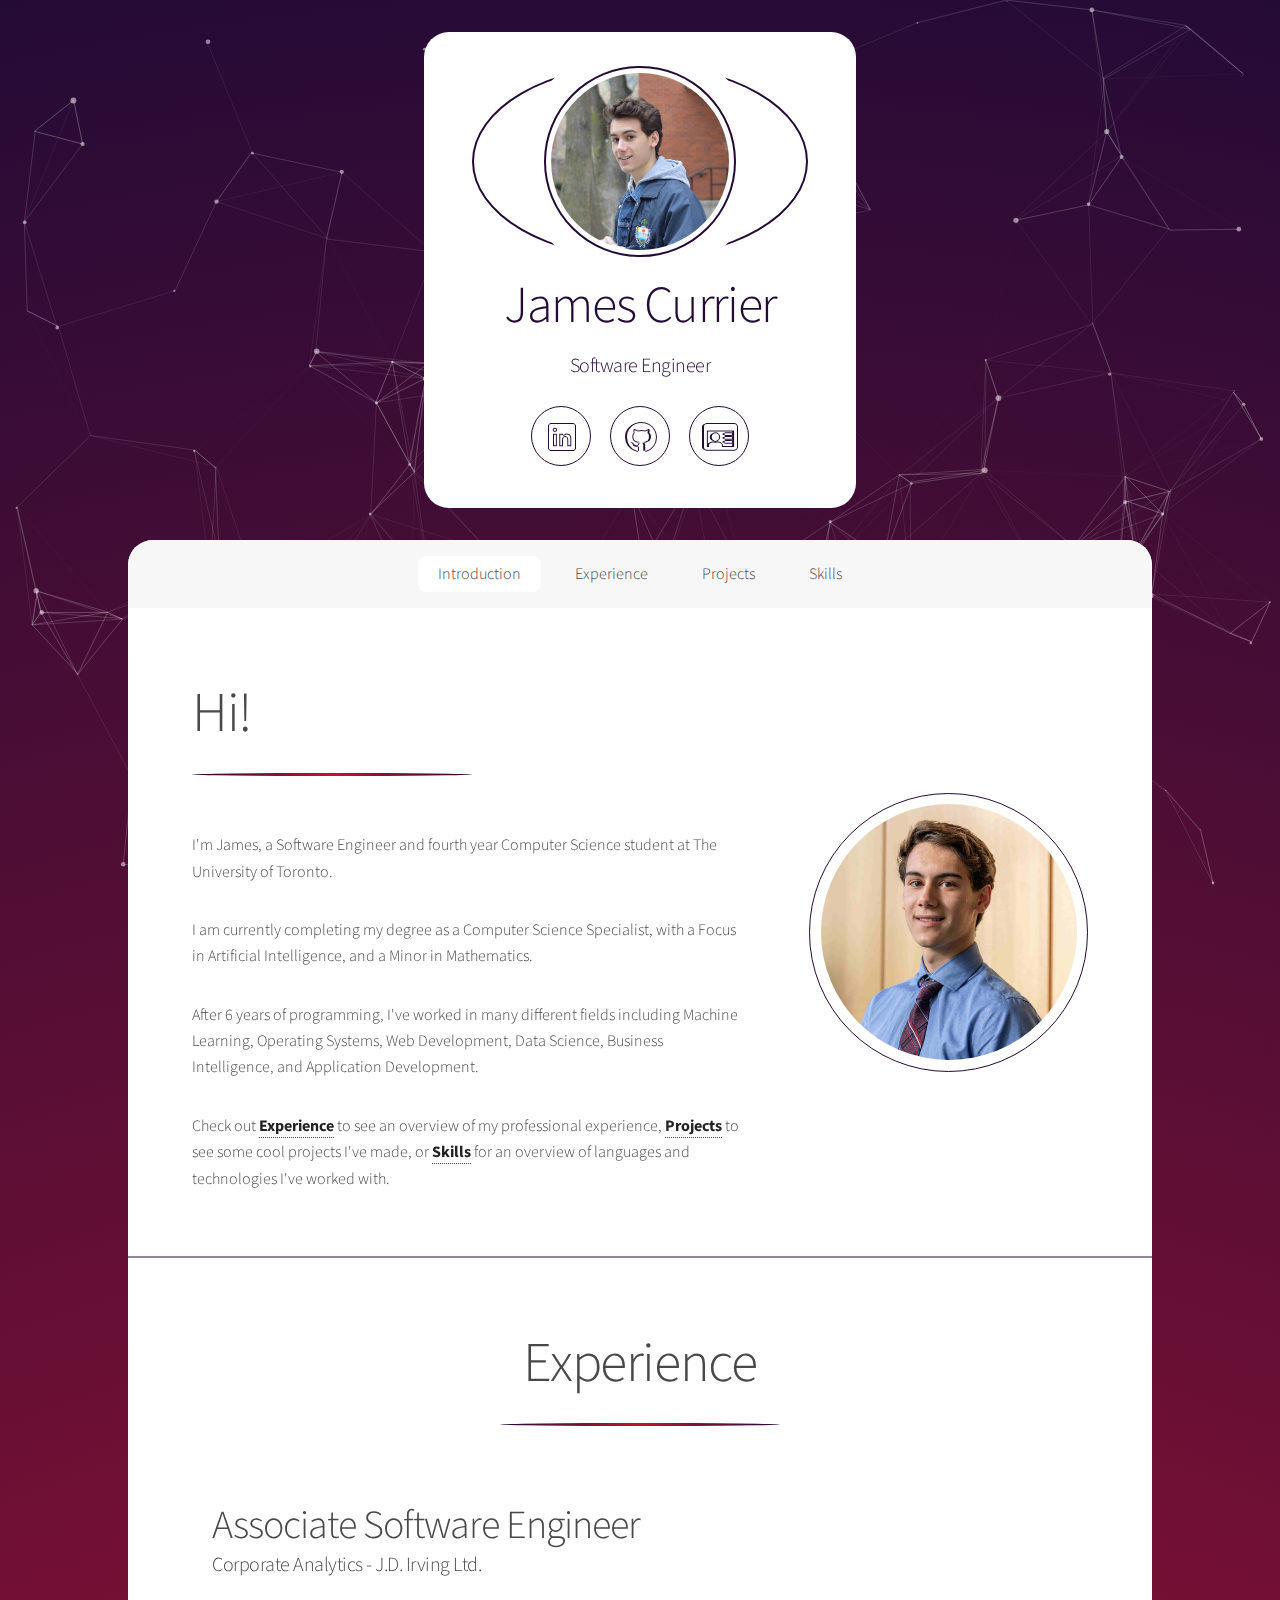
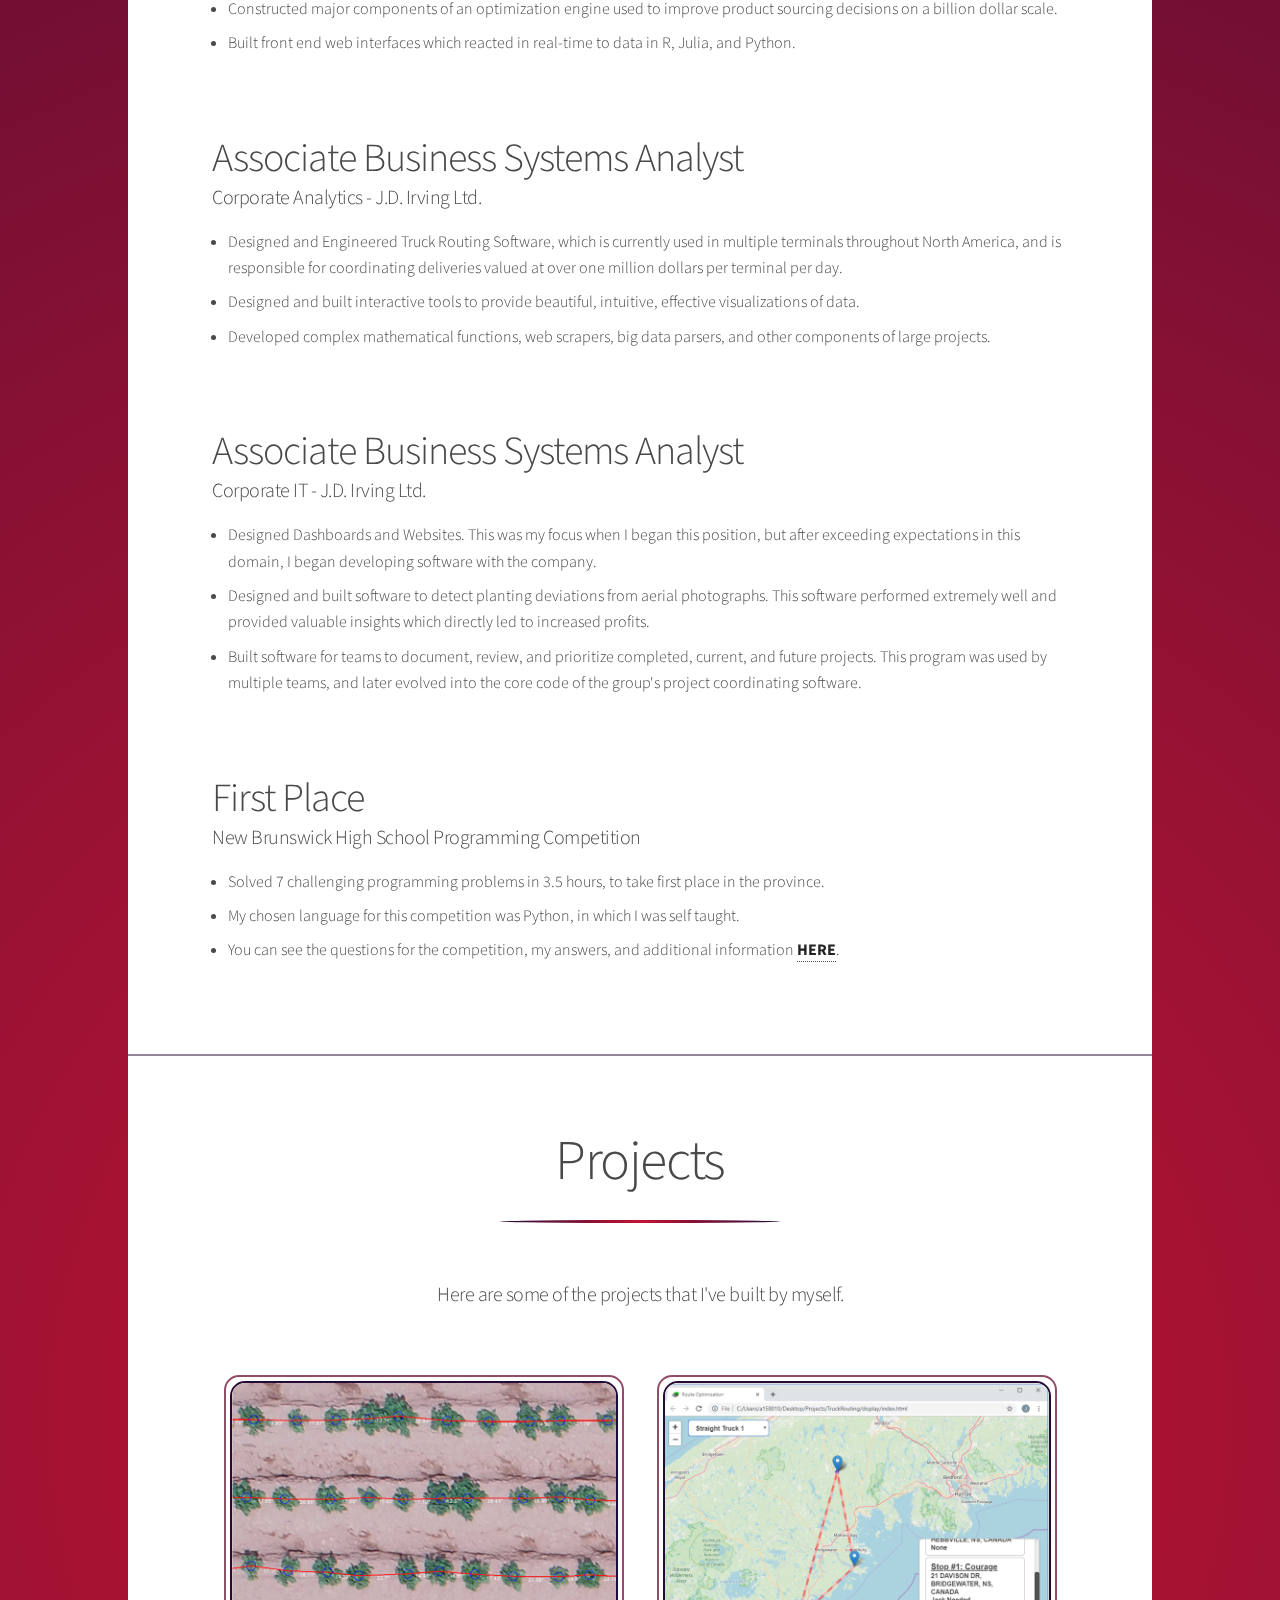
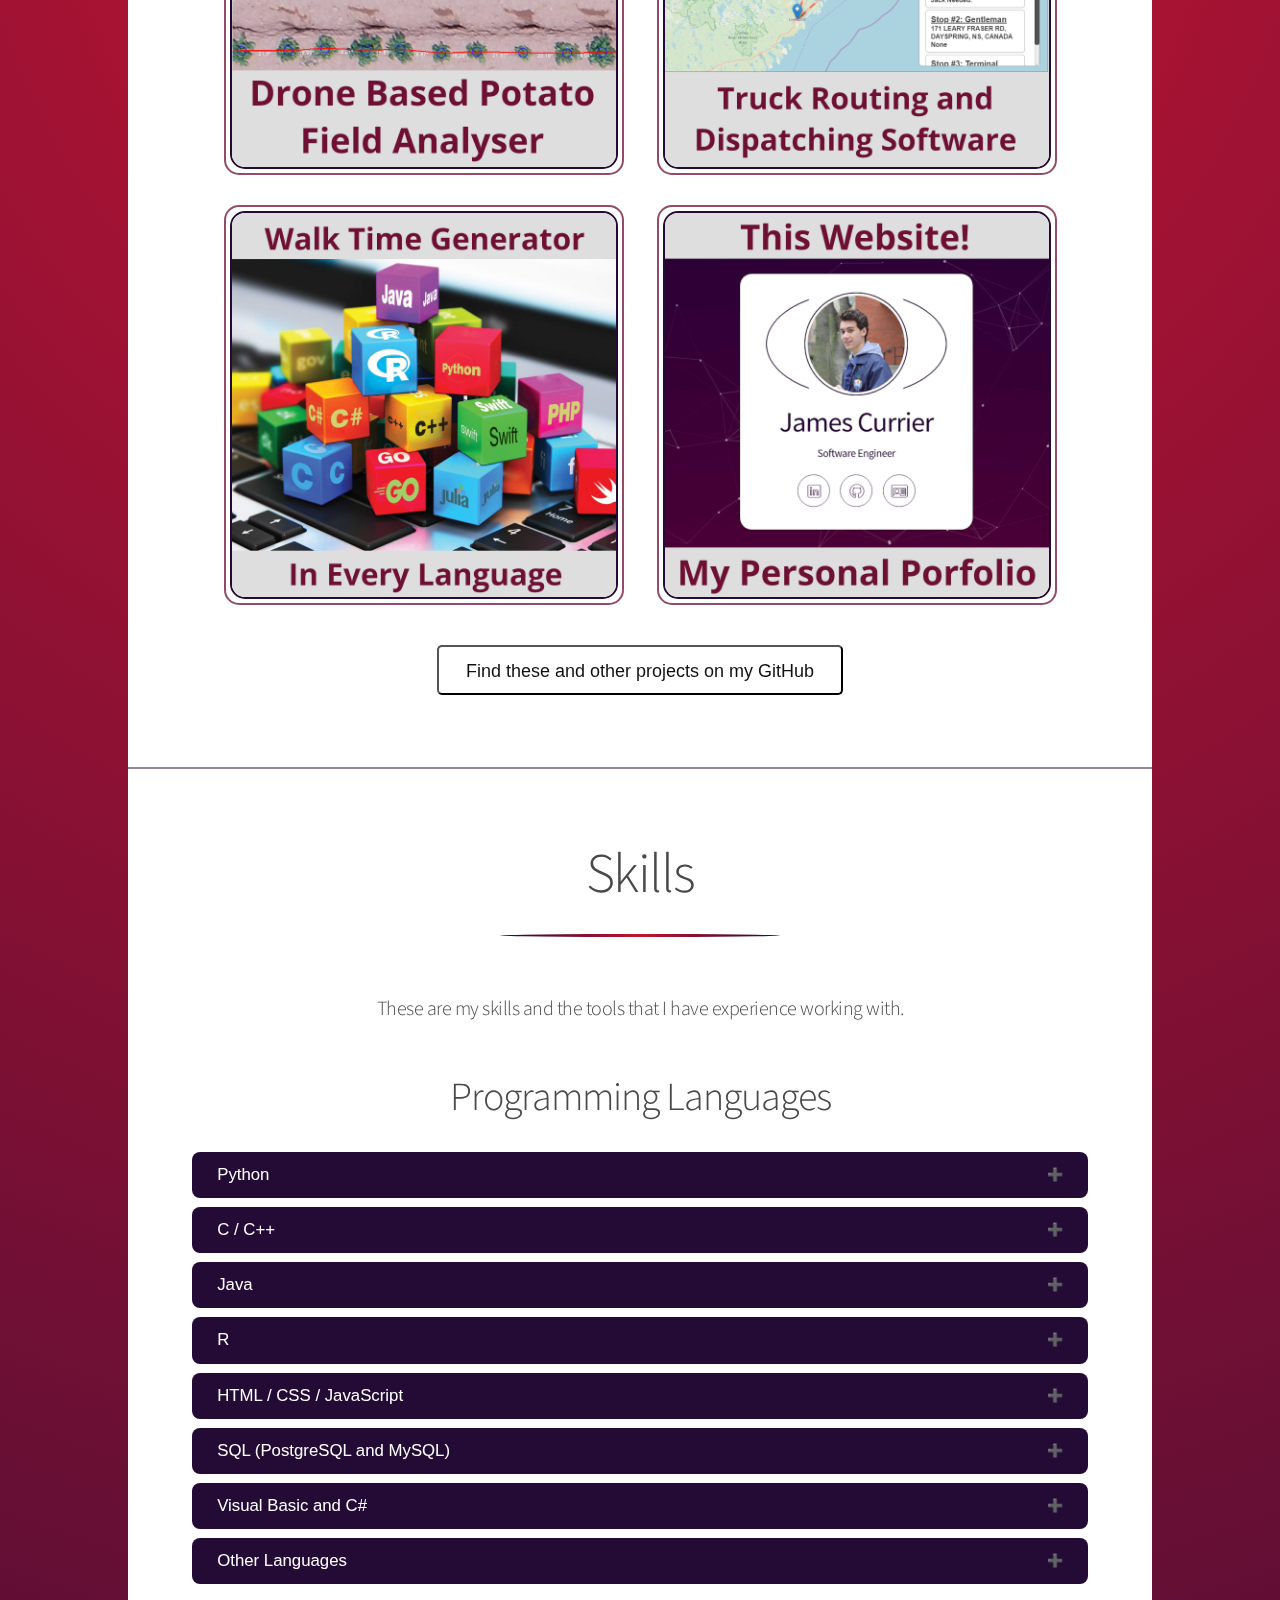
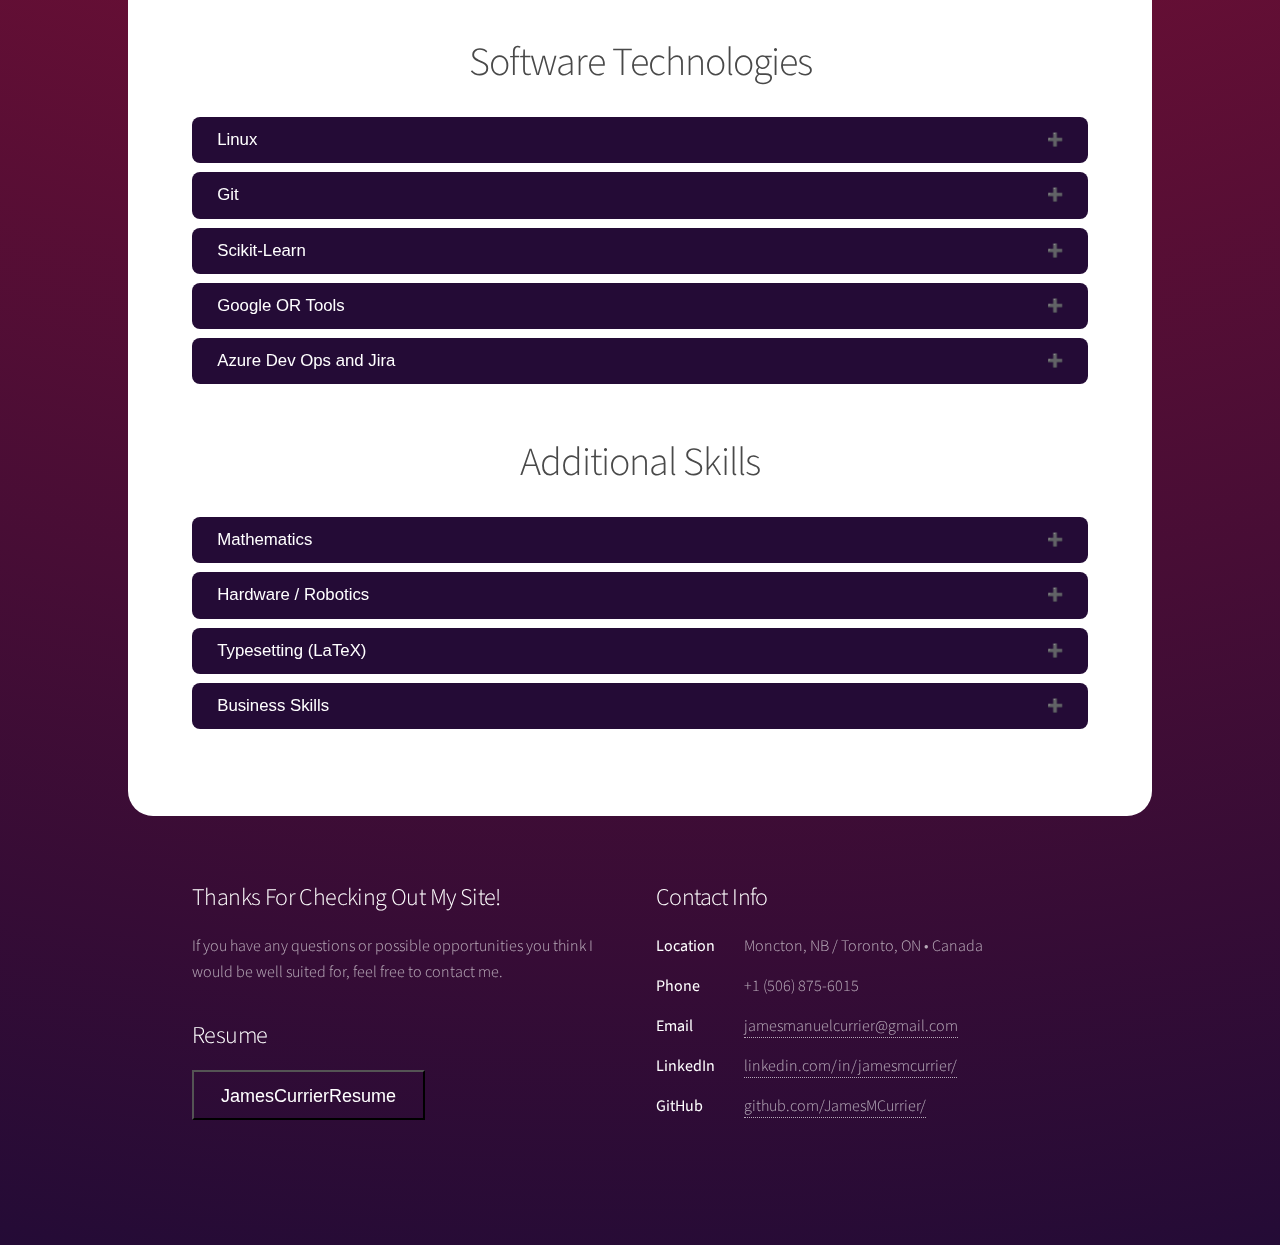
==== commit 4410aa48: "Add analytics" ====
--- a/index.html
+++ b/index.html
@@ -2,6 +2,15 @@
 <html>
 
 <head>
+	<!-- Global site tag (gtag.js) - Google Analytics -->
+	<script async src="https://www.googletagmanager.com/gtag/js?id=G-BJ8PHJPW2T"></script>
+	<script>
+	  window.dataLayer = window.dataLayer || [];
+	  function gtag(){dataLayer.push(arguments);}
+	  gtag('js', new Date());
+
+	  gtag('config', 'G-BJ8PHJPW2T');
+	</script>
 	<title>James Currier</title>
 	<meta charset="utf-8" />
 	<meta name="viewport" content="width=device-width, initial-scale=1, user-scalable=no" />
@@ -520,4 +529,4 @@
 
 </body>
 
-</html>+</html>
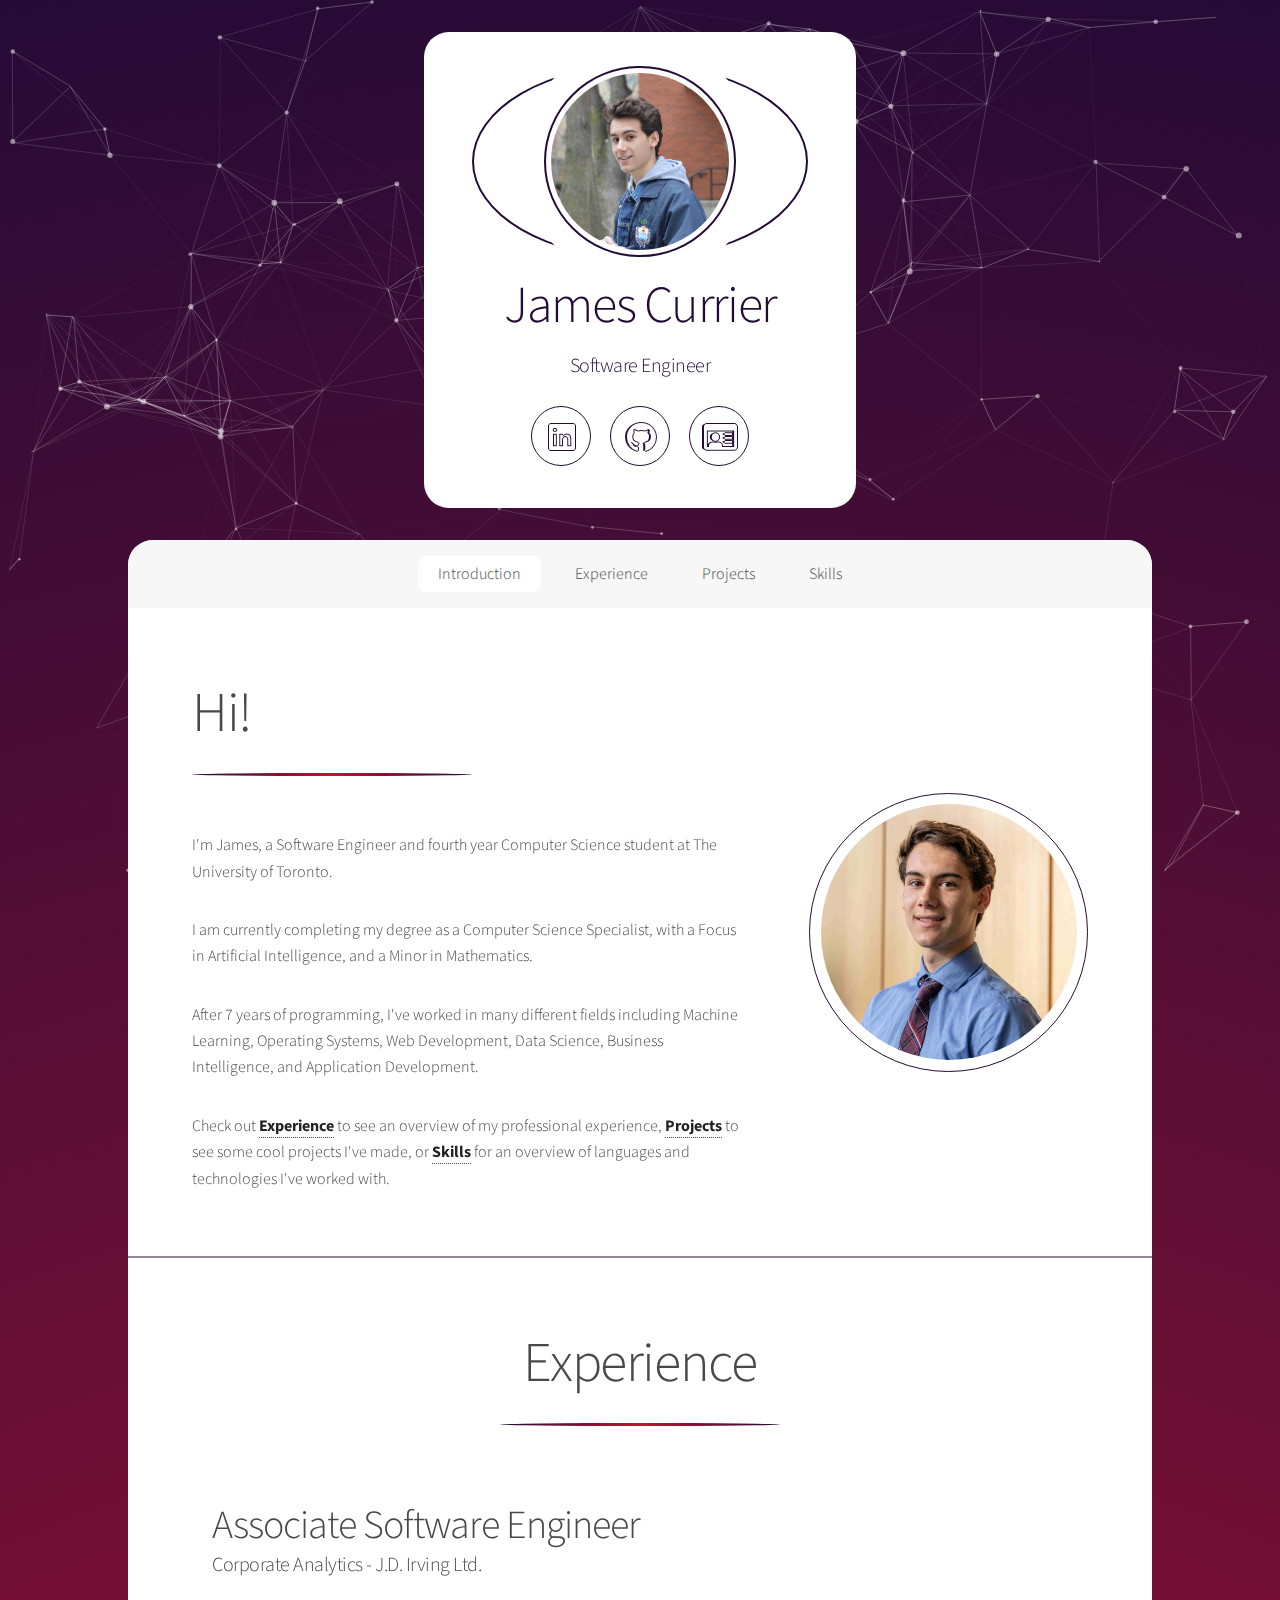
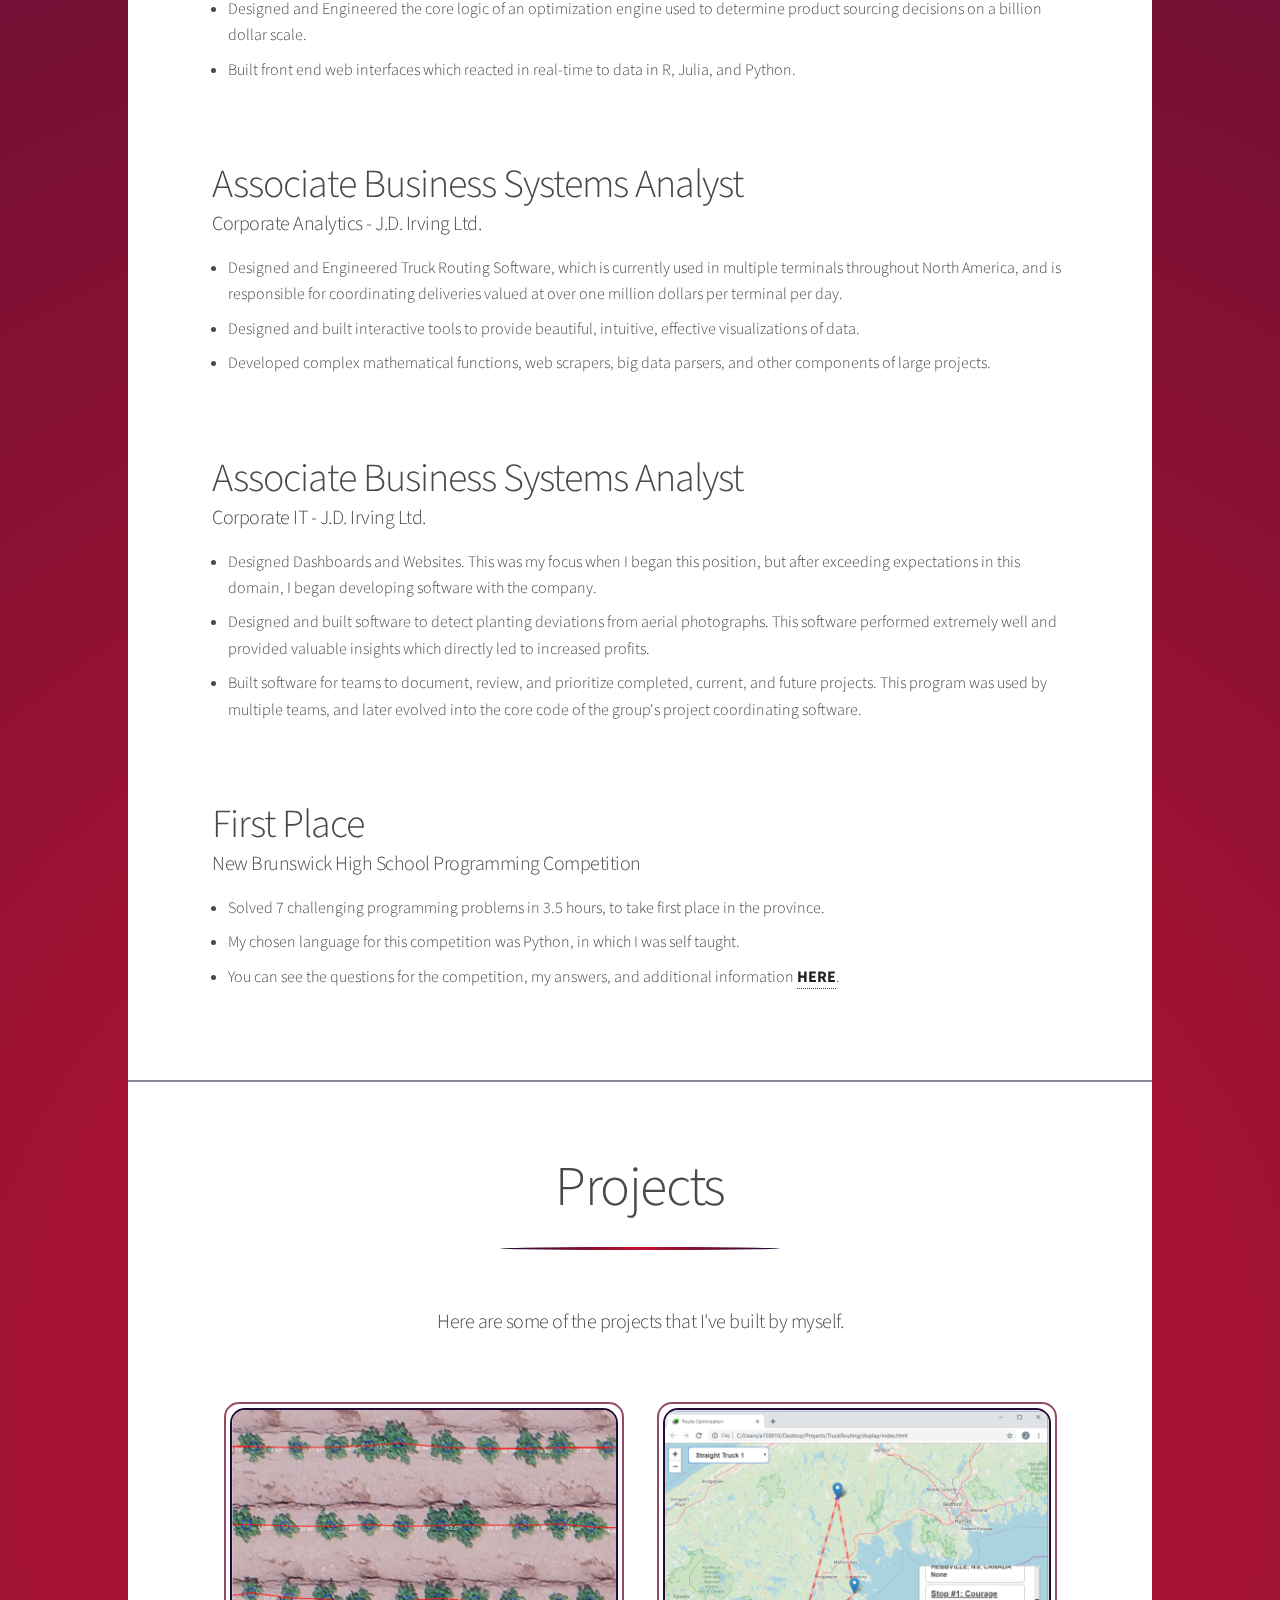
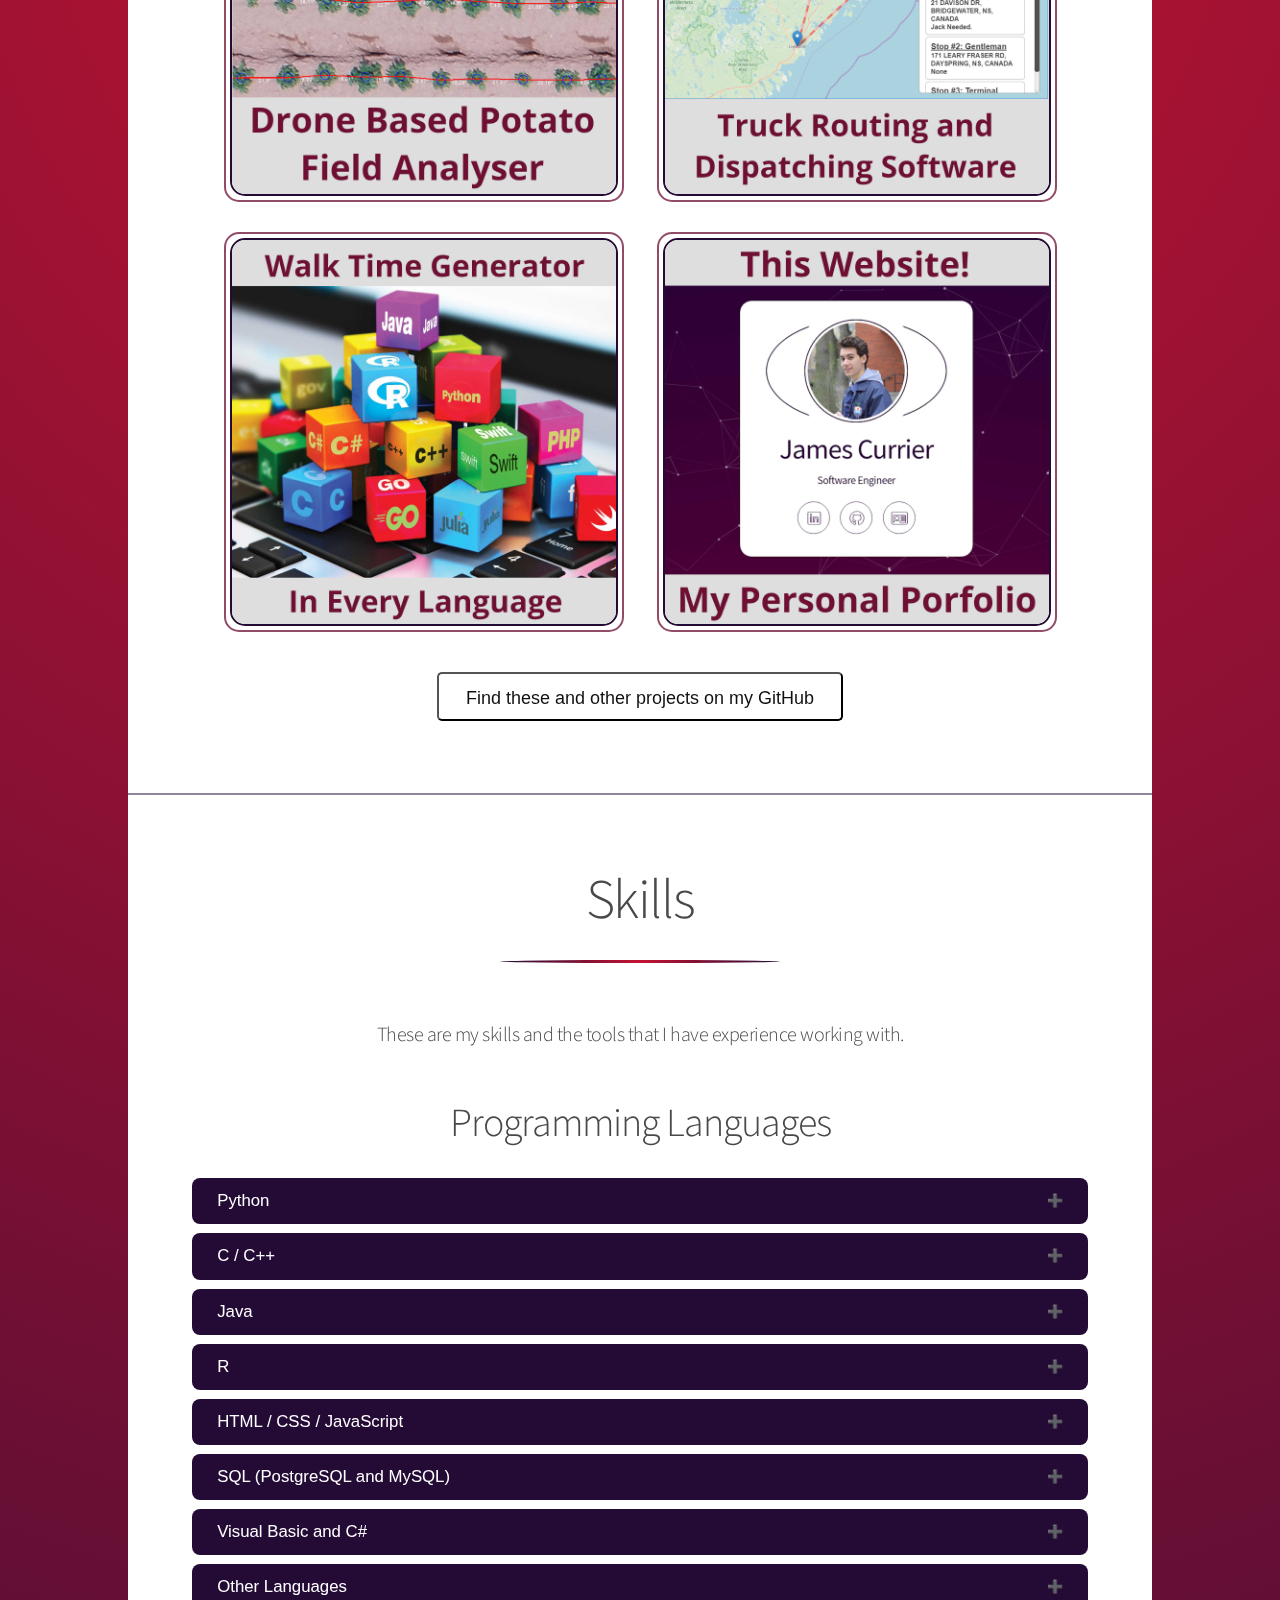
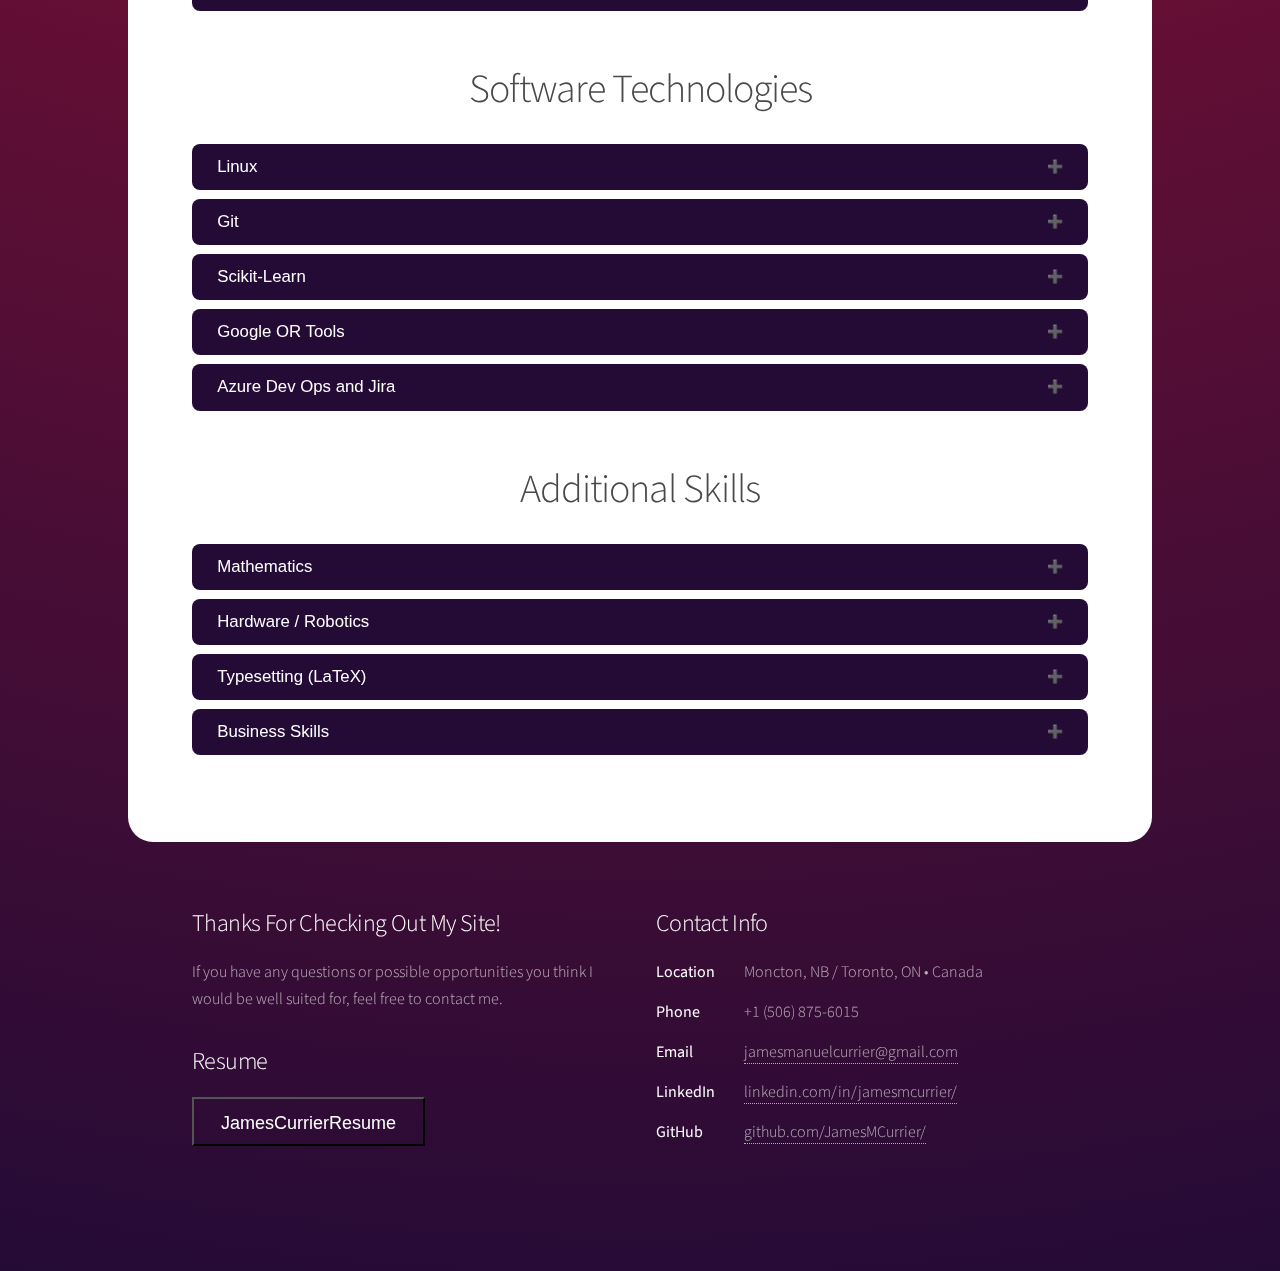
==== commit 4e704f0d: "Update math minor and last job role" ====
--- a/index.html
+++ b/index.html
@@ -76,7 +76,7 @@
 							Toronto.</p>
 						<p>I am currently completing my degree as a Computer Science Specialist, with a Focus in
 							Artificial Intelligence, and a Minor in Mathematics.</p>
-						<p>After 6 years of programming, I've worked in many different fields including Machine
+						<p>After 7 years of programming, I've worked in many different fields including Machine
 							Learning, Operating Systems, Web Development, Data Science, Business Intelligence, and
 							Application Development.</p>
 						<p>Check out <a><b style="cursor: pointer;"
@@ -104,8 +104,8 @@
 					<h1>Associate Software Engineer</h1>
 					<h3>Corporate Analytics - J.D. Irving Ltd.</h3>
 					<ul>
-						<li>Constructed major components of an optimization engine used to improve product sourcing
-							decisions on a billion dollar scale.</li>
+						<li>Designed and Engineered the core logic
+							of an optimization engine used to determine product sourcing decisions on a billion dollar scale.</li>
 						<li>Built front end web interfaces which reacted in real-time to data in R, Julia, and Python.
 						</li>
 					</ul>
@@ -444,7 +444,7 @@
 						<ul>
 							<li>I've excelled in math since I was young, and often find myself exploring
 								mathematical concepts for fun.</li>
-							<li>I am currently pursuing a Minor in Mathematics at the University of Toronto.</li>
+							<li>I have just completed all the courses needed for my Minor in Mathematics at the University of Toronto.</li>
 							<li>I have taken many math courses in university including Calculus, Linear Algebra,
 								Number Theory, Theory of Computation, and Abstract Mathematics.</li>
 						</ul>
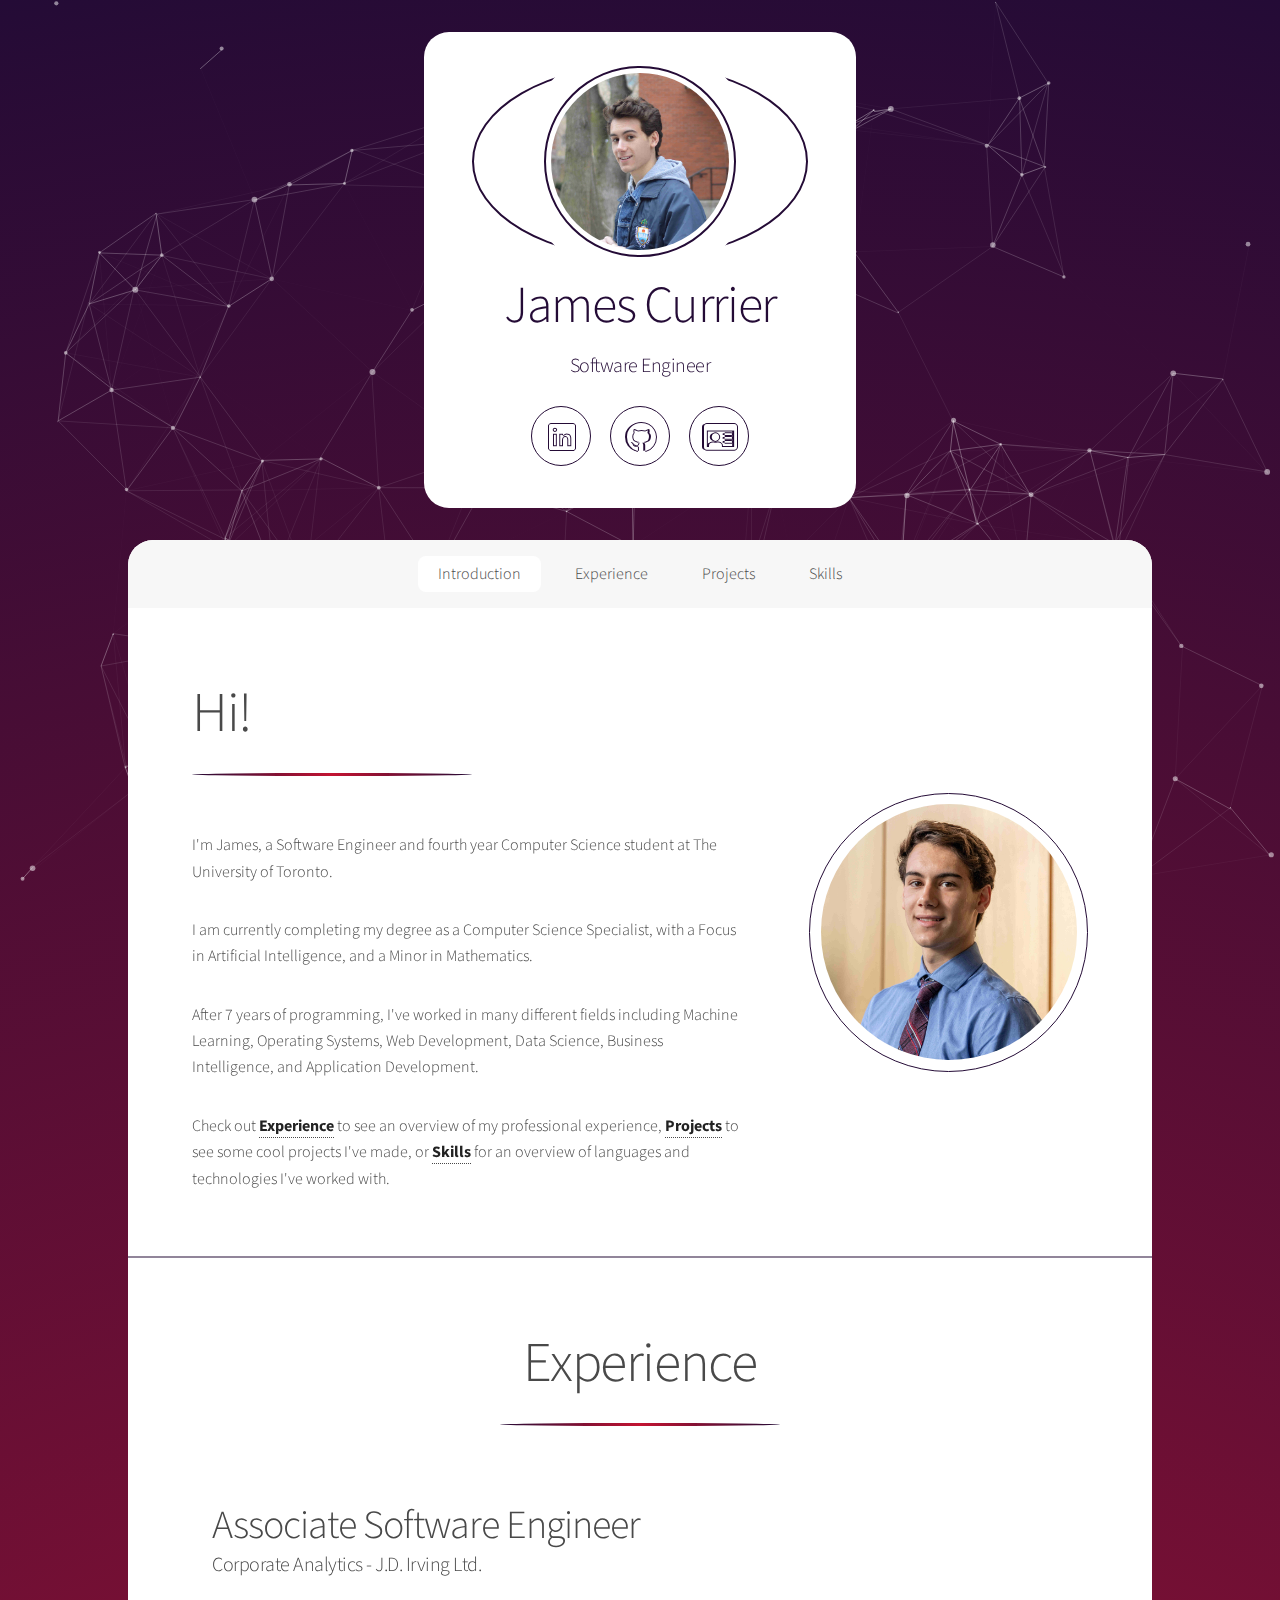
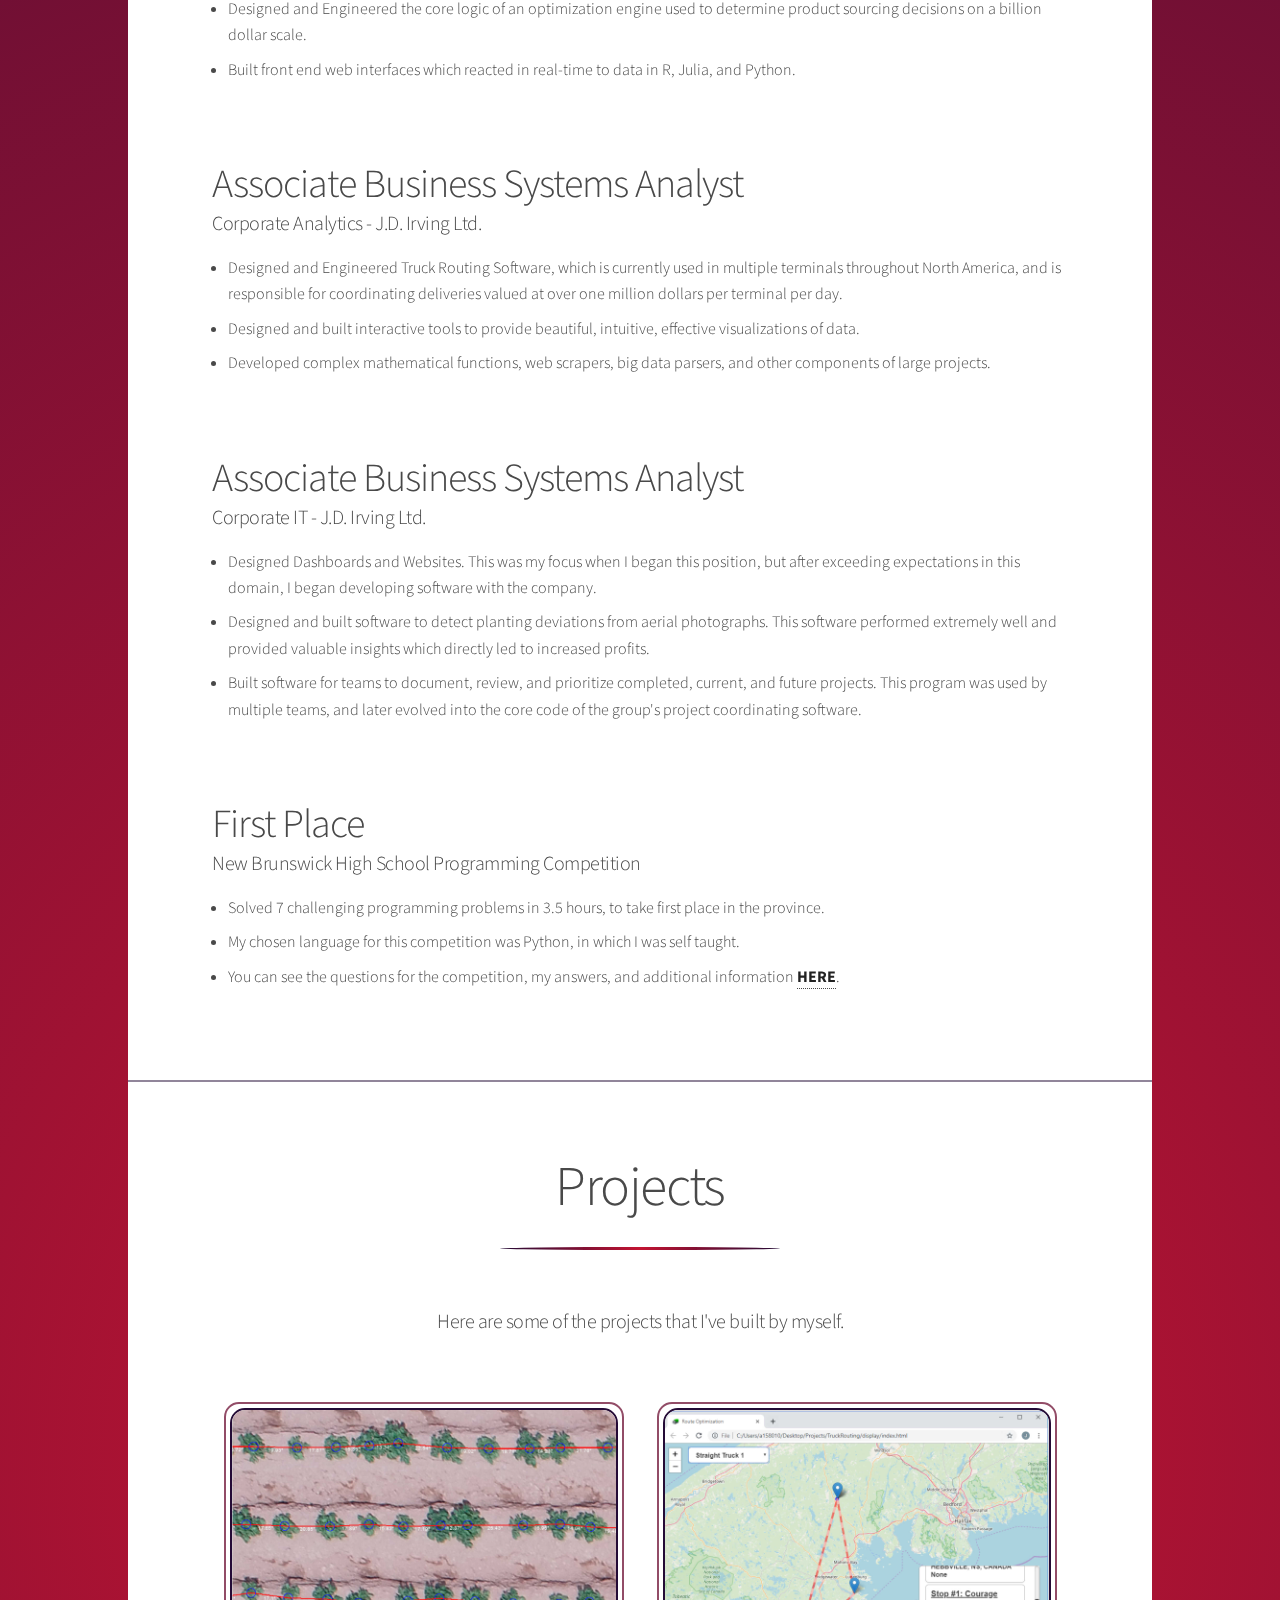
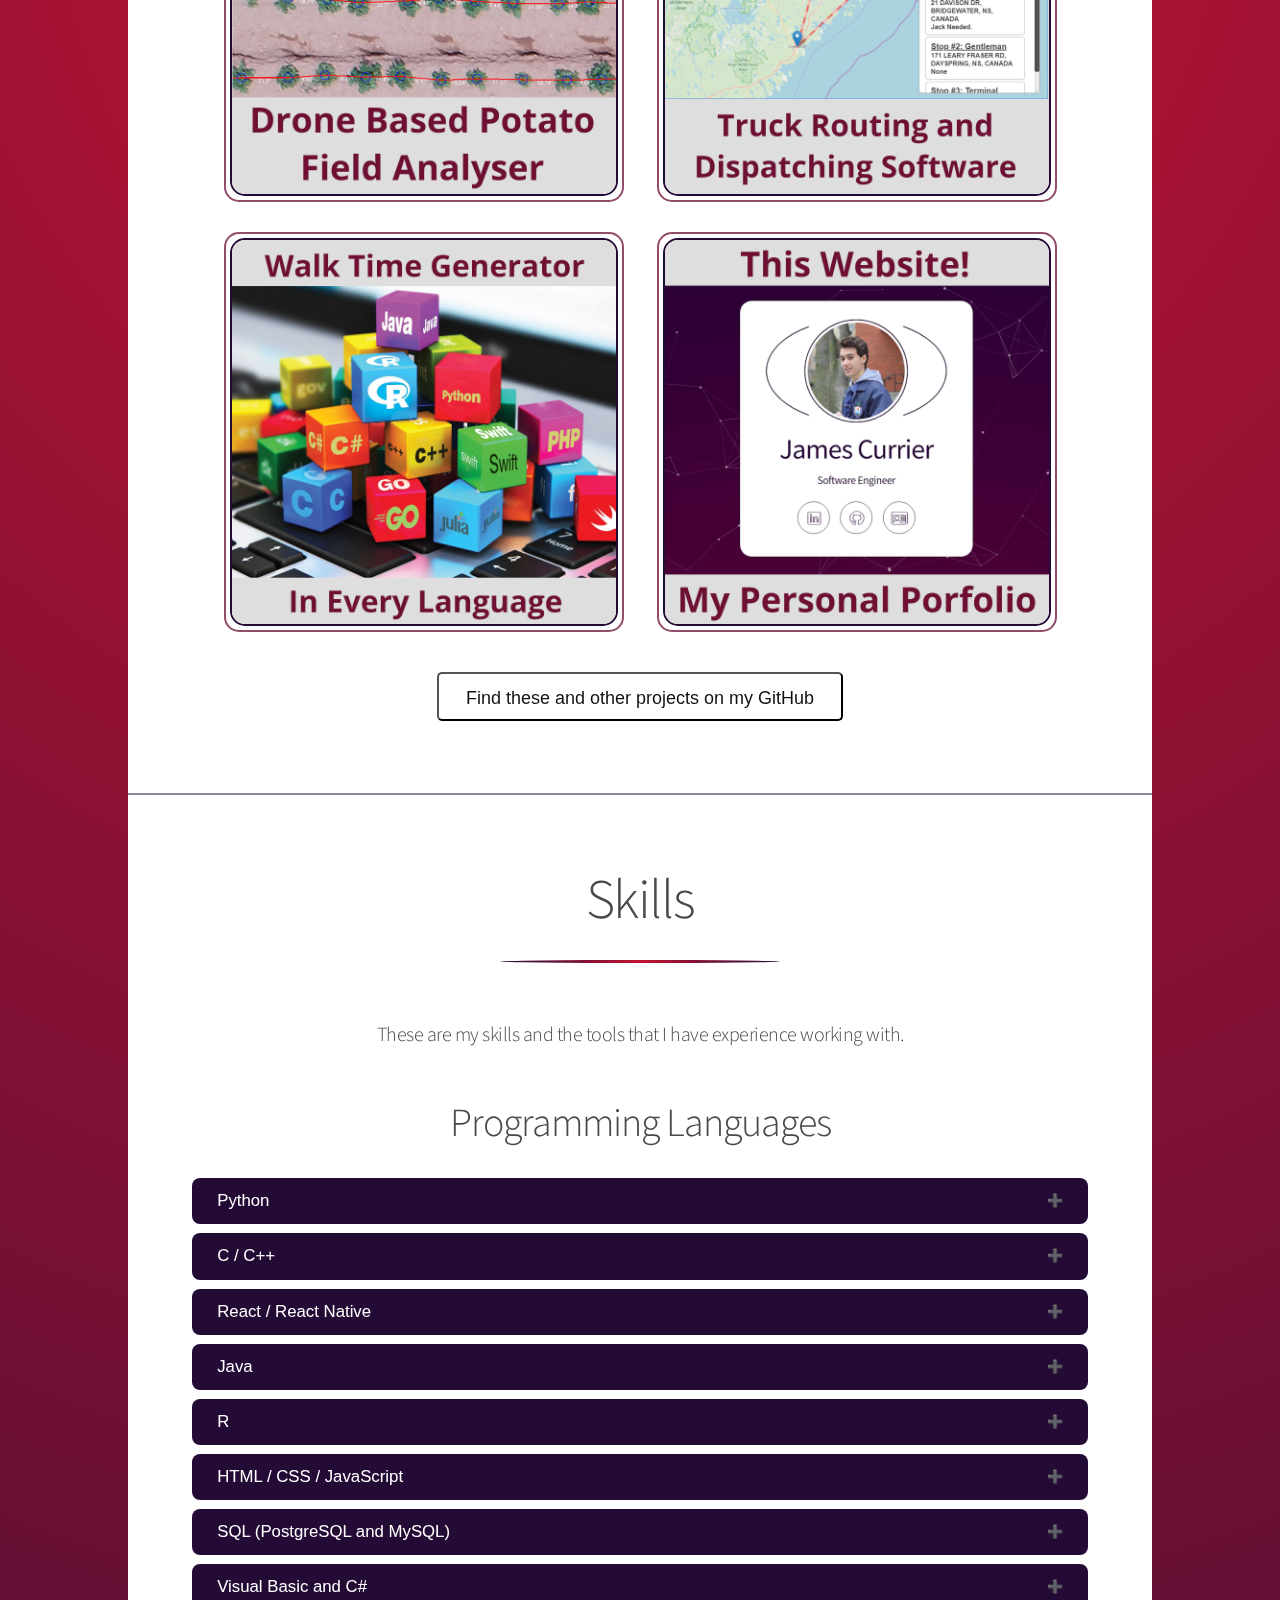
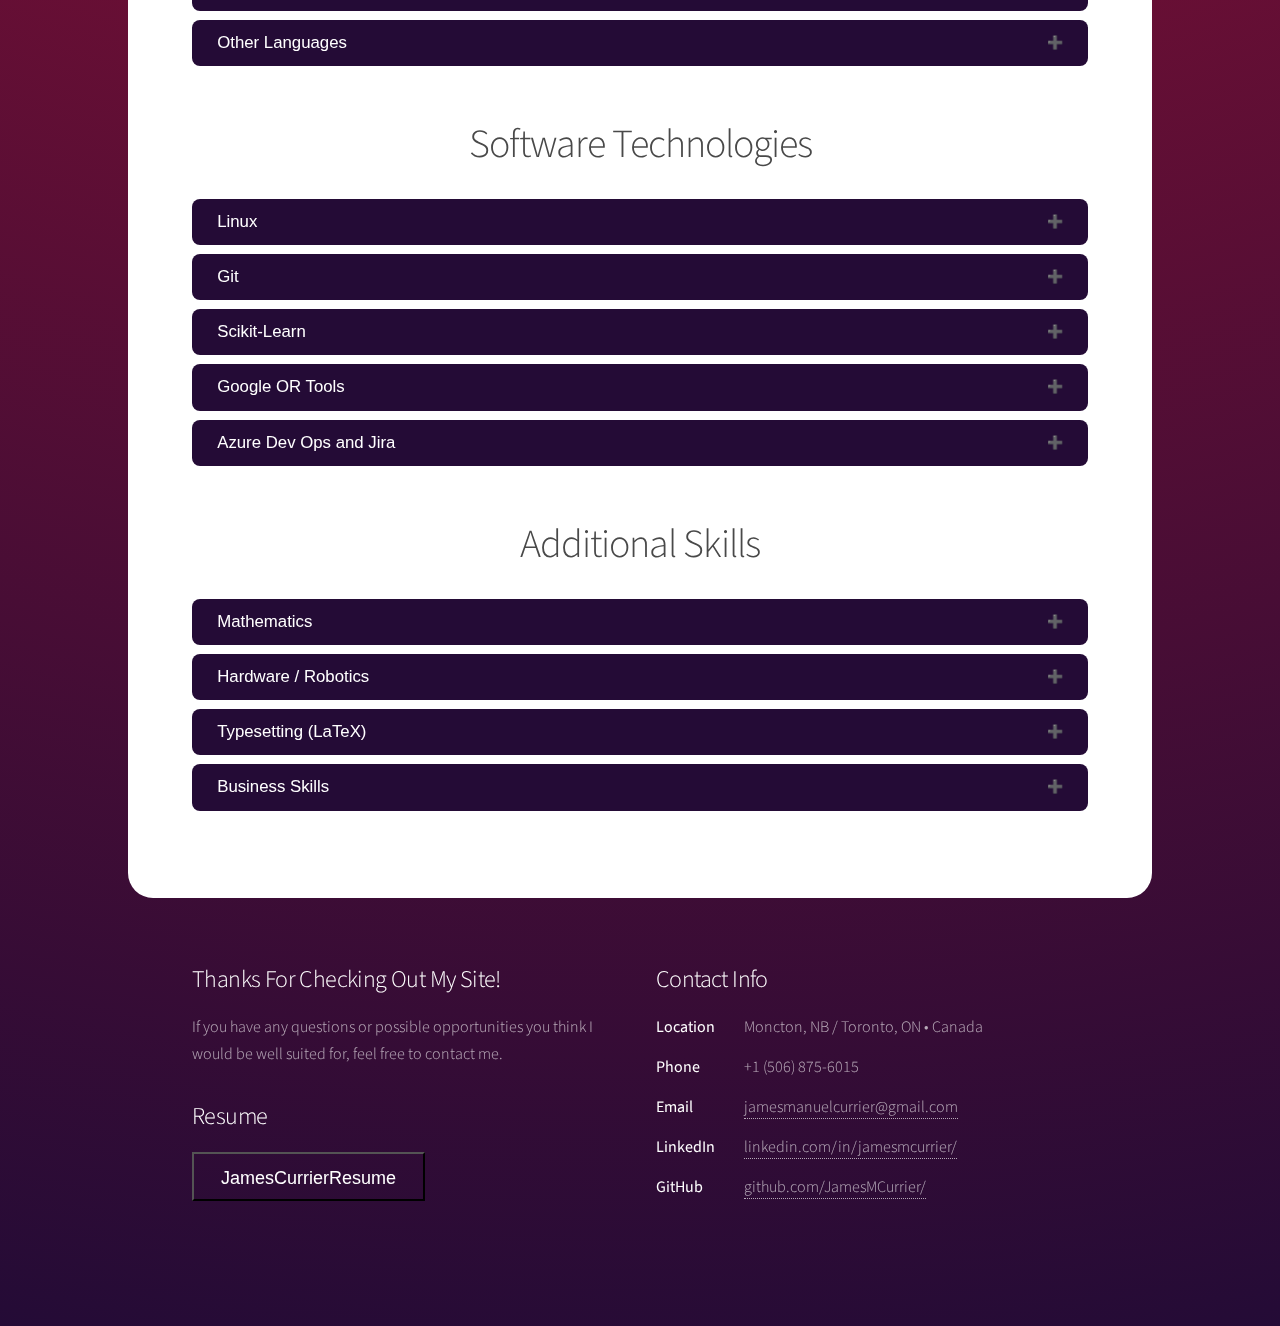
==== commit 5729a1fe: "Add React / React Native Skill panel" ====
--- a/index.html
+++ b/index.html
@@ -300,6 +300,16 @@
 						</ul>
 					</div>
 
+					<button class="accordion">React / React Native</button>
+					<div class="panel">
+						<ul>
+							<li>React is a fairly new framework for me, but I have used it extensively in the past year.</li>
+							<li>I used React Native to build the frontend of a story sharing app for the Storytellers of Canada, as a project in school.</li>
+							<li>I also used React to build a social network as a side project, simply for practice with React.</li>
+							
+						</ul>
+					</div>
+
 					<button class="accordion">Java</button>
 					<div class="panel">
 						<ul>
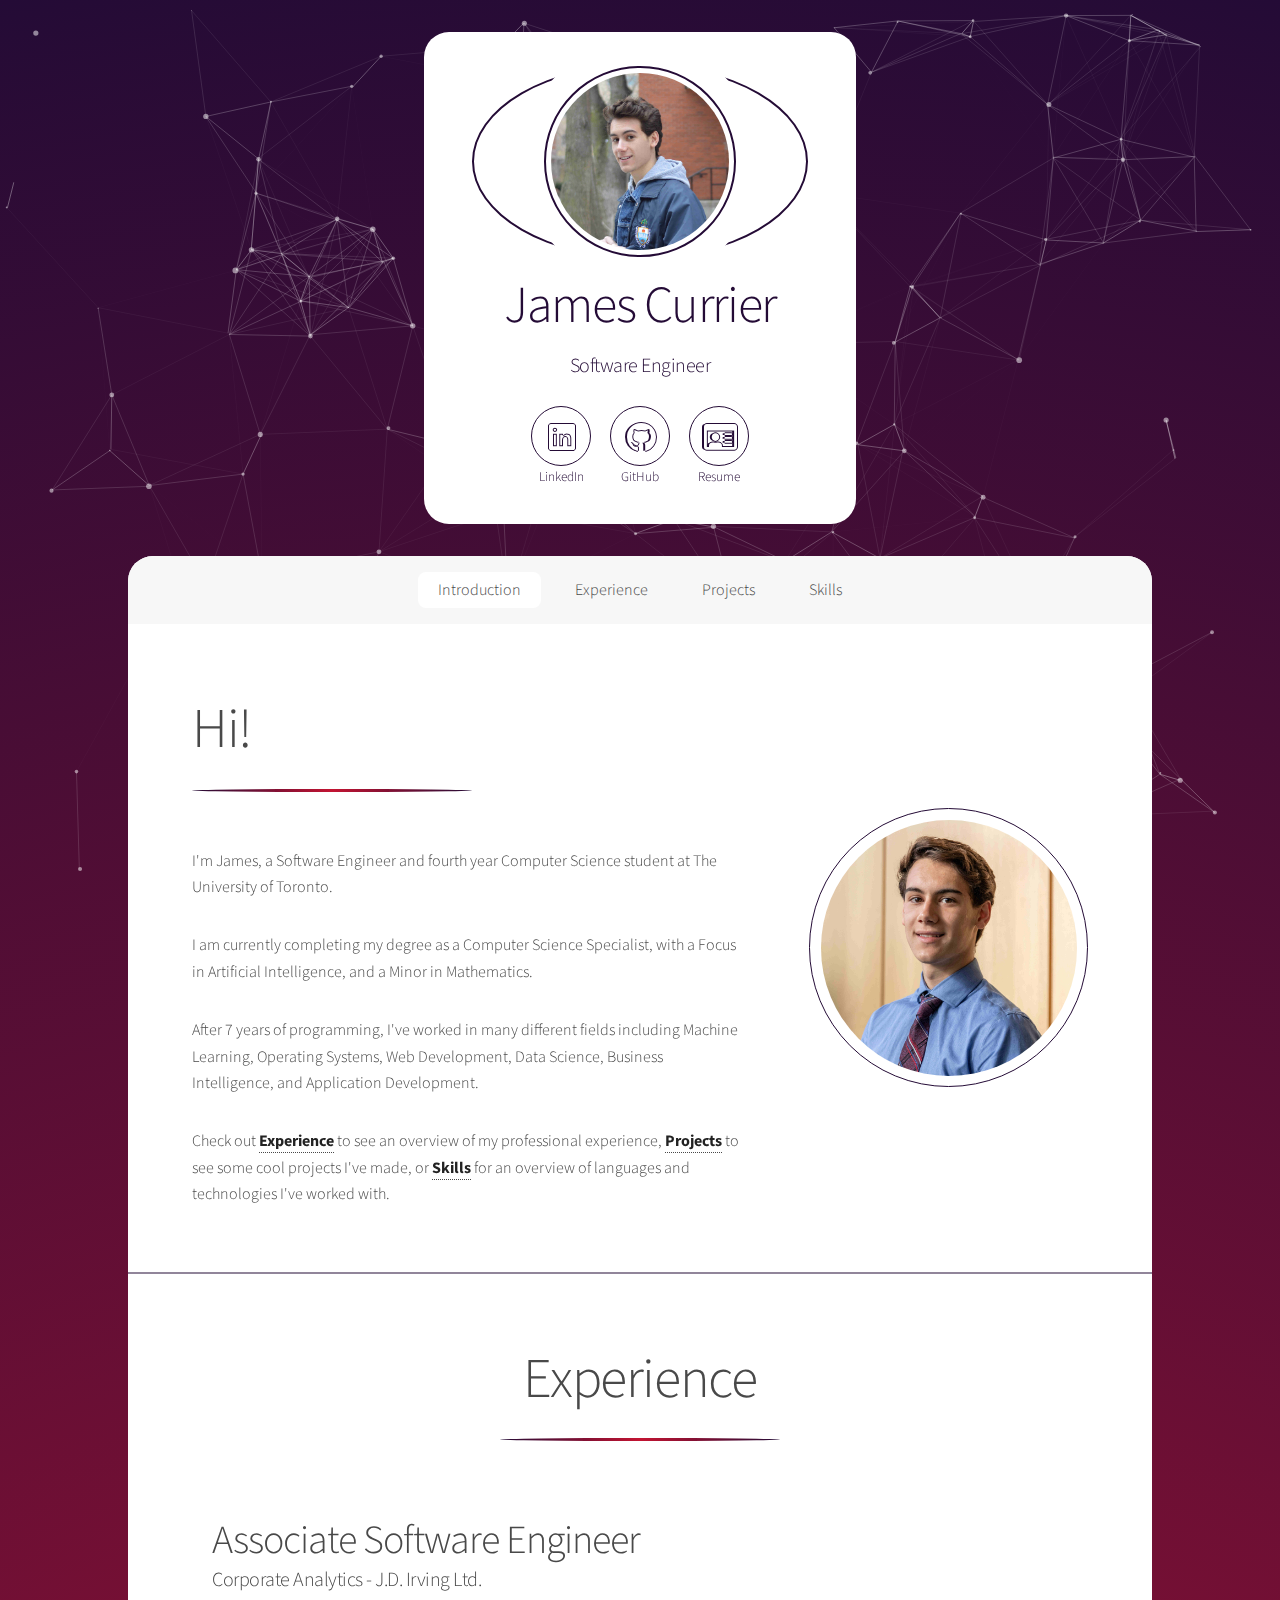
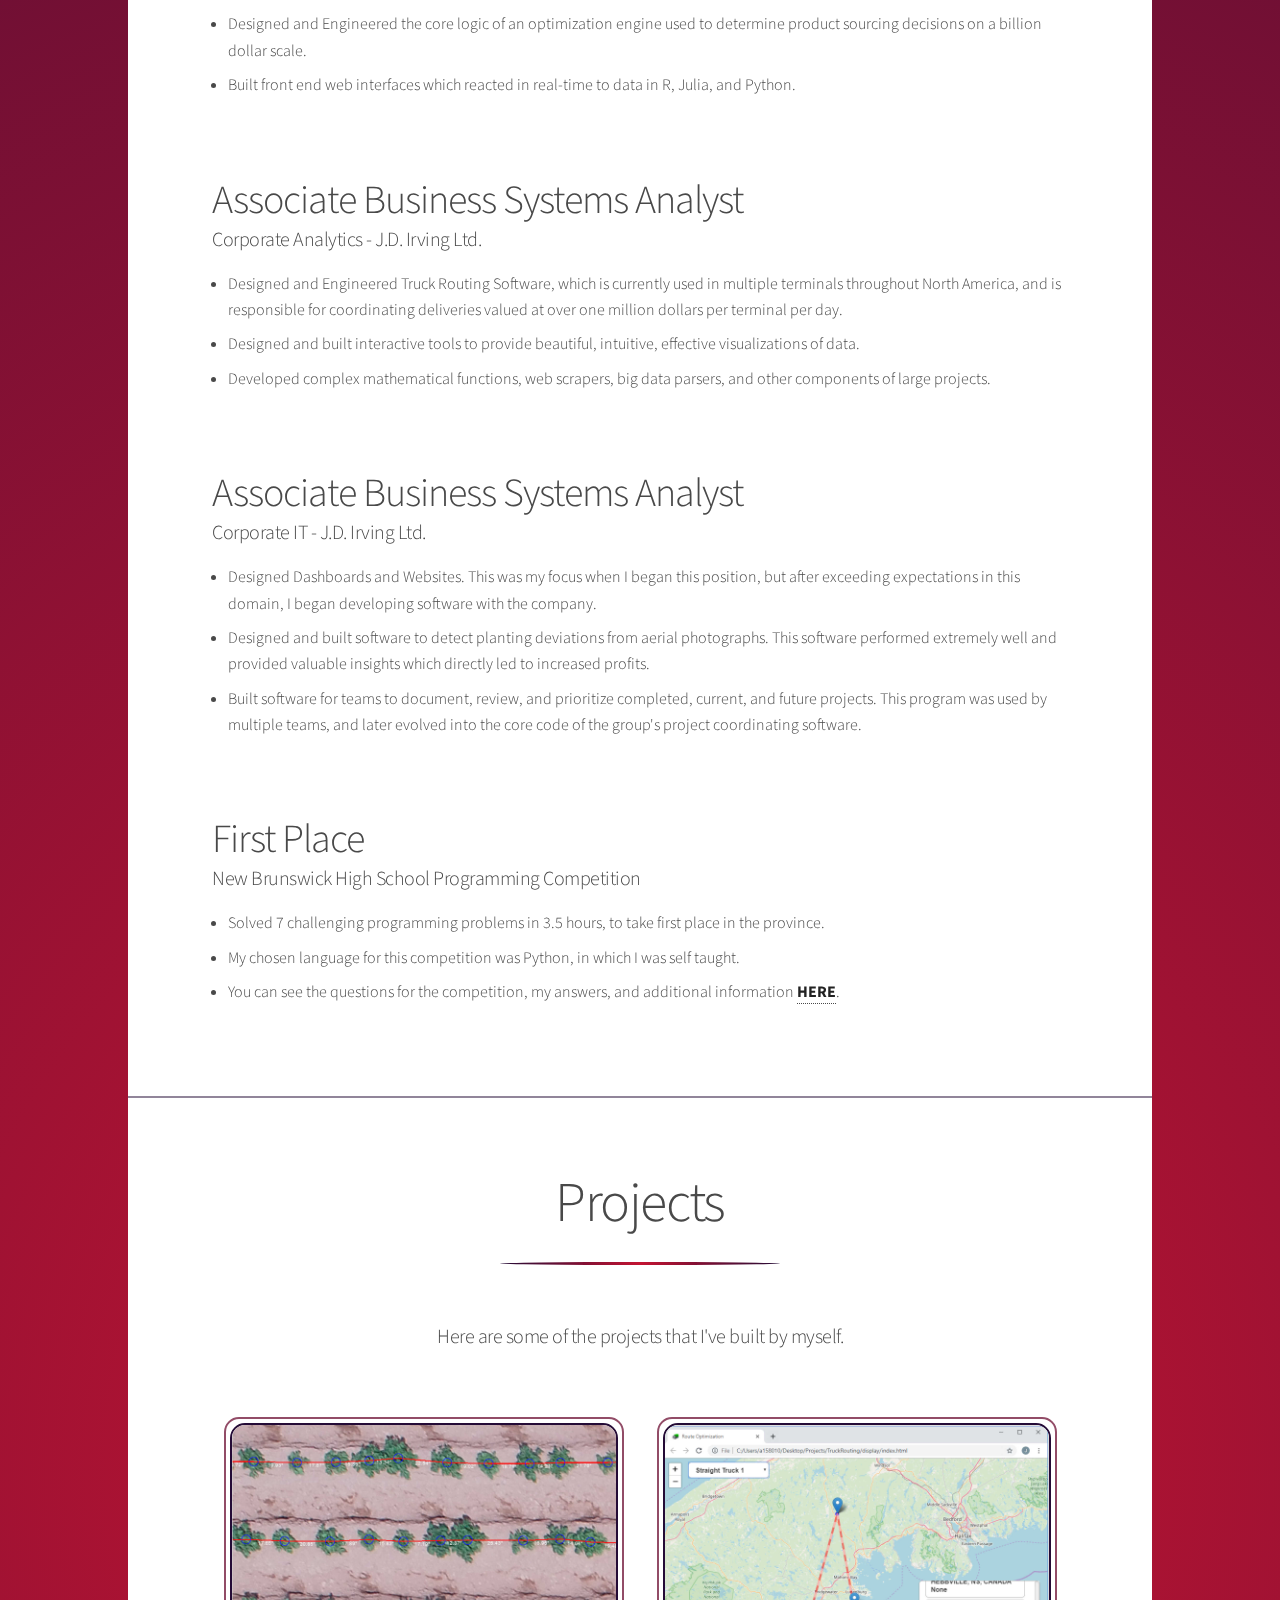
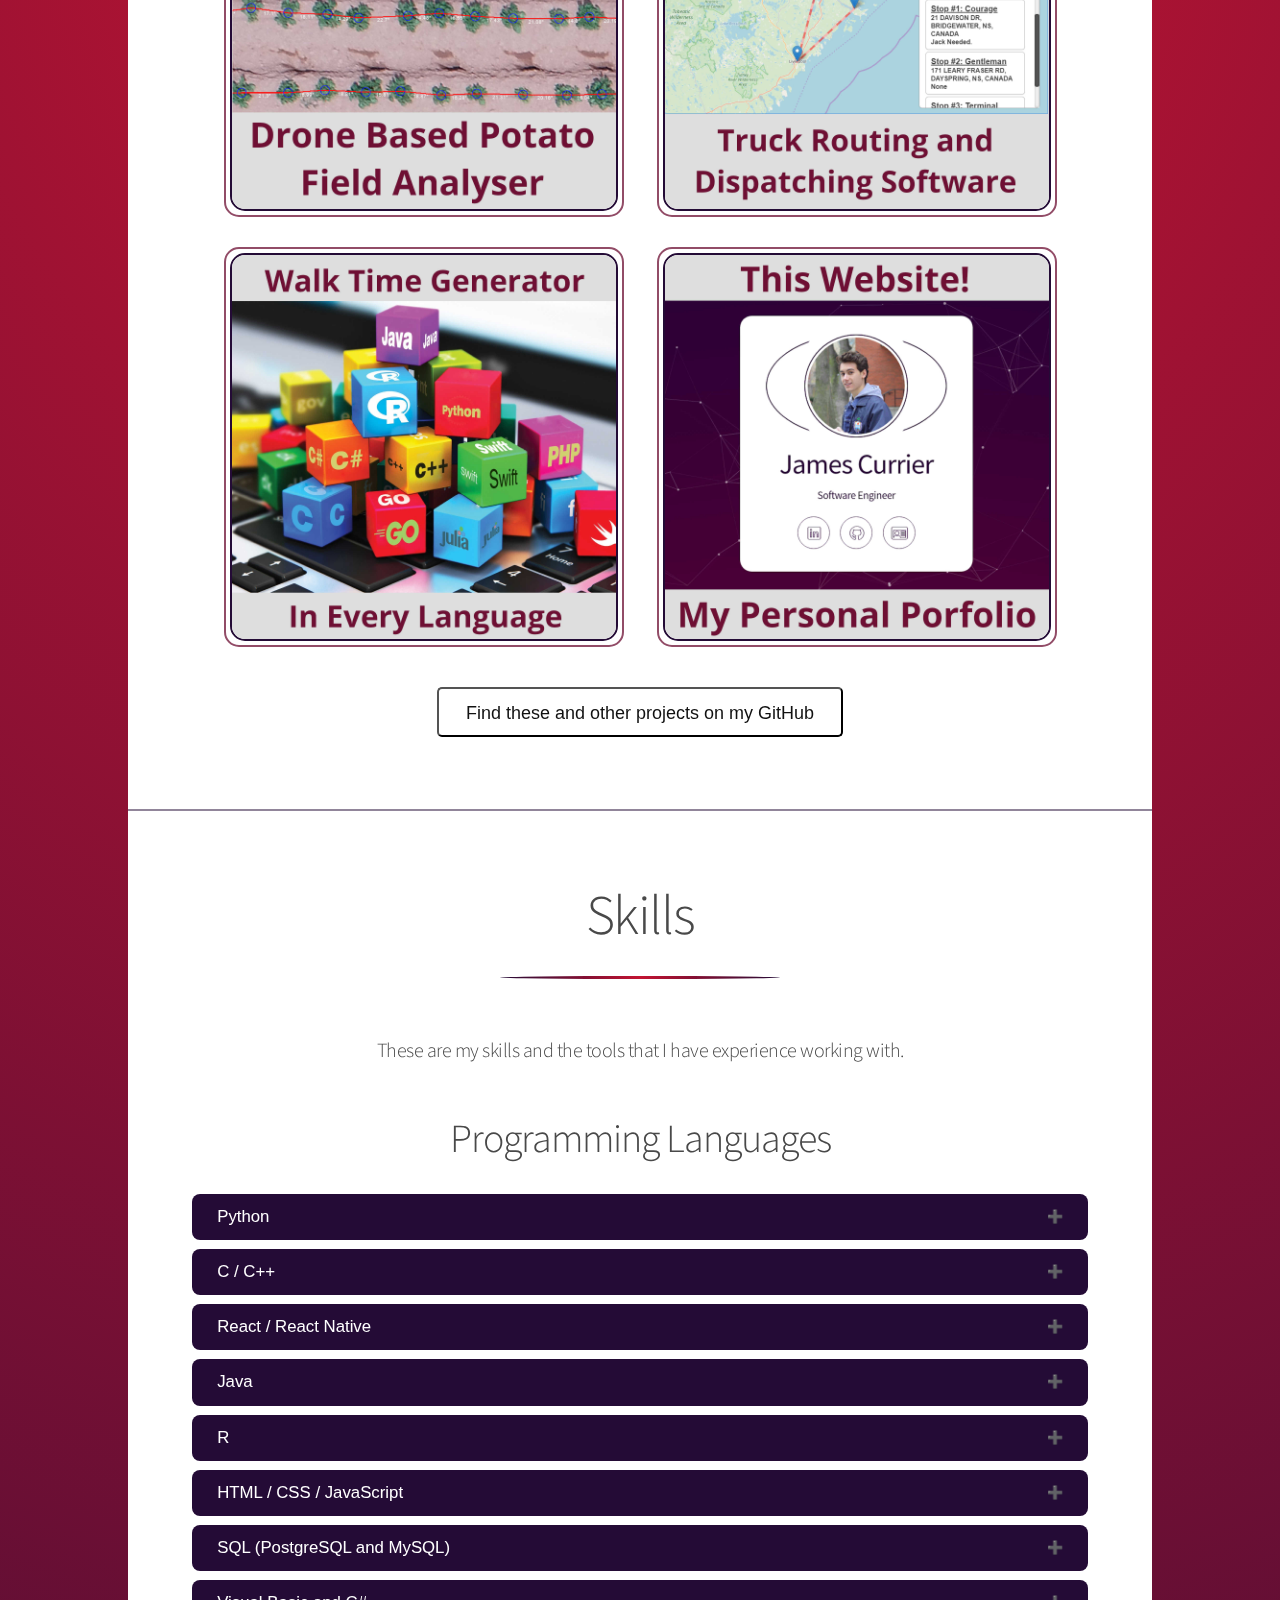
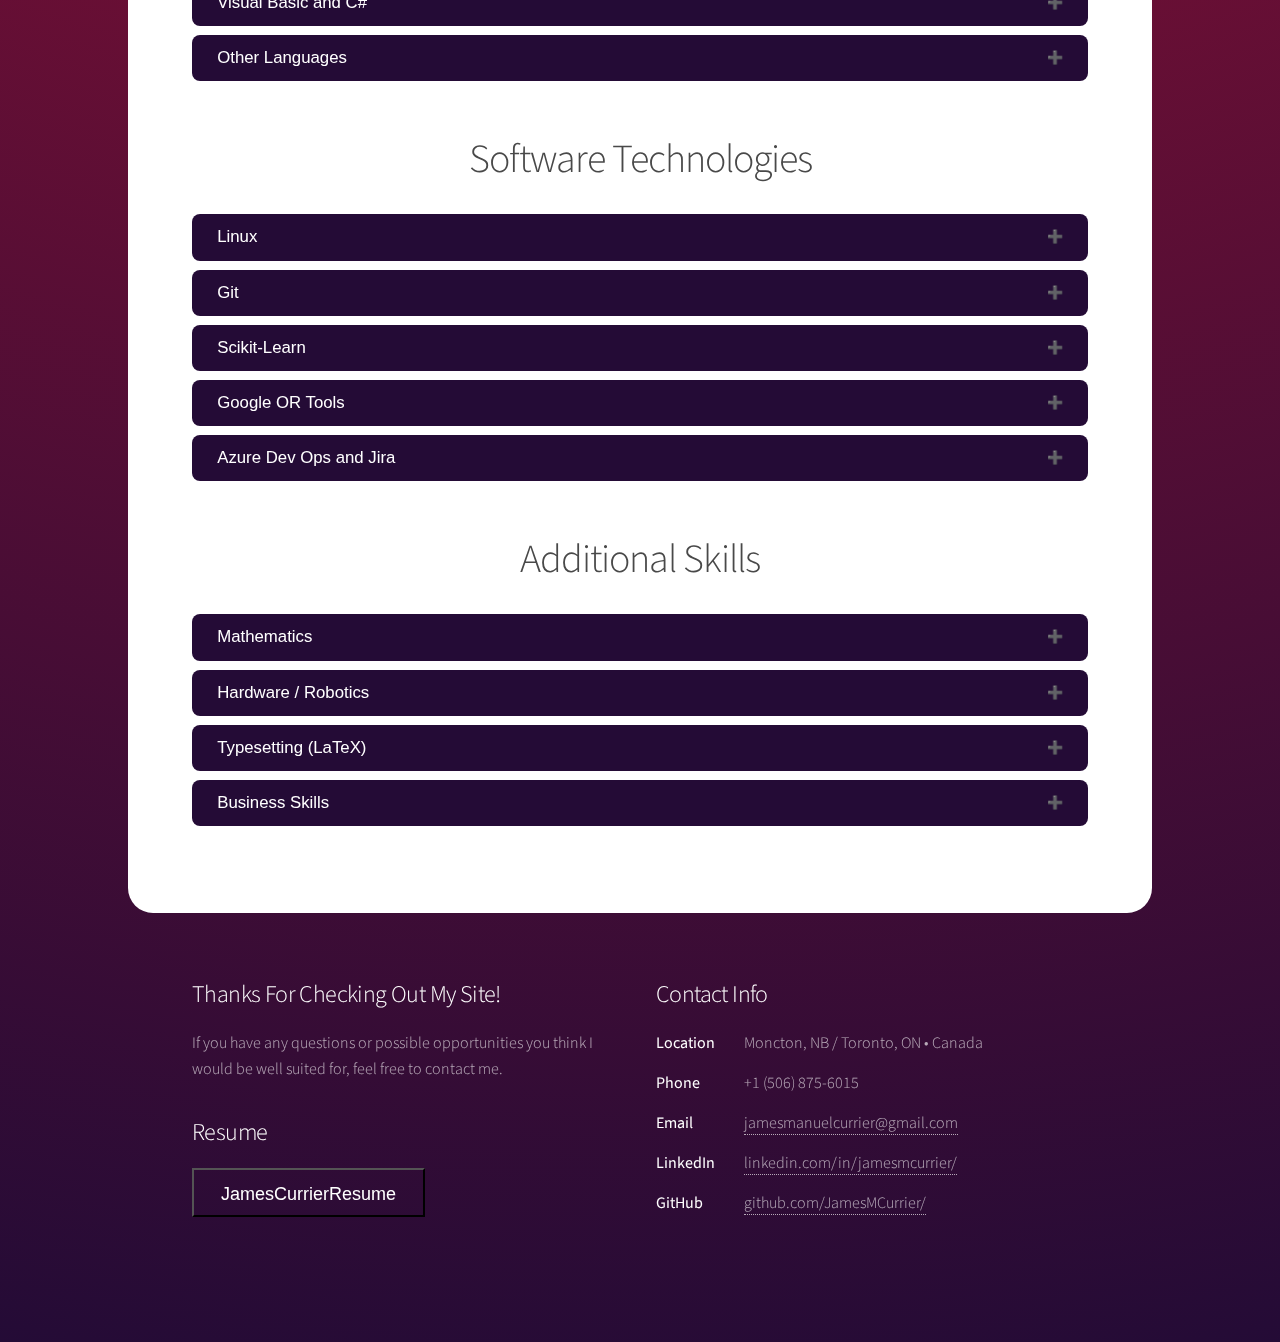
==== commit d7ecd969: "Add descriptions under button links on title card" ====
--- a/index.html
+++ b/index.html
@@ -40,10 +40,10 @@
 				<footer>
 					<ul class="icons">
 						<li><a href="https://linkedin.com/in/jamesmcurrier/"
-								class="icon brands fa-linkedin">LinkedIn</a></li>
+								class="icon brands fa-linkedin"><div class="three-buttons">LinkedIn</div></a></li>
 						<li><a id="unique3" href="https://github.com/JamesMCurrier"
-								class="icon brands fa-github">GitHub</a></li>
-						<li><a href="assets/resources/resume/JamesCurrierResume.pdf" class="icon fa-id-card">Resume</a>
+								class="icon brands fa-github"><div class="three-buttons">GitHub</div></a></li>
+						<li><a href="assets/resources/resume/JamesCurrierResume.pdf" class="icon fa-id-card"><div class="three-buttons">Resume</div></a>
 						</li>
 					</ul>
 				</footer>
--- a/assets/css/main.css
+++ b/assets/css/main.css
@@ -271,7 +271,7 @@
   border-bottom-color: transparent;
 }
 
-strong{
+strong {
   font-weight: 400;
 }
 
@@ -2753,9 +2753,9 @@
   border-radius: 100%;
   border: solid 1px rgba(36, 11, 54, 1);
   line-height: 3.75em;
-  overflow: hidden;
+  /*overflow: hidden;*/
   text-align: center;
-  text-indent: 3.75em;
+  /*text-indent: 3.75em;*/
   white-space: nowrap;
 }
 
@@ -2797,8 +2797,13 @@
   text-indent: 0;
 }
 
+ul.icons li a {
+  color: rgba(36, 11, 54, 1);
+}
+
 ul.icons li a:hover {
   border-color: rgba(195, 20, 50, 1);
+  color: rgba(195, 20, 50, 1);
 }
 
 @media screen and (max-width: 480px) {
@@ -3520,7 +3525,7 @@
   color: #494949;
 }
 
-#main strong{
+#main strong {
   color: #494949;
 }
 
@@ -3549,7 +3554,6 @@
 #main .box {
   border-color: #dddddd;
 }
-
 
 /*
 
@@ -3584,7 +3588,6 @@
 }
 */
 
-
 #main input[type="submit"].icon:before,
 #main input[type="reset"].icon:before,
 #main input[type="button"].icon:before,
@@ -3592,7 +3595,6 @@
 #main .button.icon:before {
   color: rgba(99, 99, 99, 0.25);
 }
-
 
 #main input[type="submit"].primary,
 #main input[type="reset"].primary,
@@ -3962,20 +3964,20 @@
   #wrapper {
     max-width: 100%;
   }
-  .flip-card{
+  .flip-card {
     max-width: 80vw;
     max-height: 80vw;
     margin: auto;
   }
-  #see-github{
-    font-size: small!important;
-  }
-
-  .points{
-    font-size:3vw !important;
-  }
-
-  .flip-card-back h6{
+  #see-github {
+    font-size: small !important;
+  }
+
+  .points {
+    font-size: 3vw !important;
+  }
+
+  .flip-card-back h6 {
     font-size: 4.5vw !important;
   }
 
@@ -3989,13 +3991,11 @@
   #main2 .avatar {
     border: none !important;
   }
-  
-  .up1{
+
+  .up1 {
     bottom: 9.5vw !important;
   }
-
-}
-
+}
 
 /* Main2 */
 
@@ -4132,7 +4132,7 @@
 /* Accordion */
 
 button.accordion {
-  background-color:rgba(36, 11, 54, 1);
+  background-color: rgba(36, 11, 54, 1);
   color: #080808;
   cursor: pointer;
   width: 100%;
@@ -4146,27 +4146,23 @@
   border-radius: 8px;
 }
 
-
-#main button:active{
-	background-color: rgba(110, 16, 52, 0.75);
-}
-
-
-button.accordion.active{
-	border-radius: 8px 8px 0px 0px;
-	background-color: rgba(195, 20, 50, 1);
-	margin-bottom: -2px;
+#main button:active {
+  background-color: rgba(110, 16, 52, 0.75);
+}
+
+button.accordion.active {
+  border-radius: 8px 8px 0px 0px;
+  background-color: rgba(195, 20, 50, 1);
+  margin-bottom: -2px;
 }
 
 button.accordion:hover {
   background-color: rgba(110, 16, 52, 1);
-  
 }
 
 button.accordion.active:hover {
-	background-color: rgba(195, 20, 50, 1);
-	
-  }
+  background-color: rgba(195, 20, 50, 1);
+}
 
 button.accordion:after {
   content: "\02795";
@@ -4189,7 +4185,7 @@
   opacity: 0;
   border-left: solid 5px rgba(195, 20, 50, 1);
   border-right: solid 5px rgba(195, 20, 50, 1);
-  border-bottom:solid 5px rgba(195, 20, 50, 1);
+  border-bottom: solid 5px rgba(195, 20, 50, 1);
   border-top: solid 2px rgba(195, 20, 50, 1);
   border-radius: 0px 0px 8px 8px;
 }
@@ -4199,19 +4195,19 @@
   max-height: 500px;
   border-left: solid 5px rgba(195, 20, 50, 1);
   border-right: solid 5px rgba(195, 20, 50, 1);
-  border-bottom:solid 5px rgba(195, 20, 50, 1);
+  border-bottom: solid 5px rgba(195, 20, 50, 1);
   border-top: solid 2px rgba(195, 20, 50, 1);
   margin-bottom: 5px;
   border-radius: 0px 0px 8px 8px;
 }
 
 .accordion-tray {
-	margin-top: 1em;
-	margin-bottom: 3em;
-}
-
-.accordion-tray p{
-	margin: 0.5em;
+  margin-top: 1em;
+  margin-bottom: 3em;
+}
+
+.accordion-tray p {
+  margin: 0.5em;
 }
 
 .accordion-tray li {
@@ -4219,17 +4215,16 @@
   margin: 0.3em;
 }
 
-.accordion-tray ul{
+.accordion-tray ul {
   margin: 0.5em;
 }
 
 b {
   font-weight: bold;
   color: #222222;
-  }
-
-
-/* Project Cards */ 
+}
+
+/* Project Cards */
 
 .flip-card {
   background-color: transparent;
@@ -4257,7 +4252,8 @@
   transform: rotateY(180deg);
 }
 
-.flip-card-front, .flip-card-back {
+.flip-card-front,
+.flip-card-back {
   position: absolute;
   width: 100%;
   height: 100%;
@@ -4288,15 +4284,14 @@
   text-decoration: underline;
 }
 
-.flip-card-back .points{
+.flip-card-back .points {
   margin: 0px;
   padding: 10px 2px 0px 2px;
 }
 
-
 .flip-card-front img {
-  width:100%;
-  height:100%;
+  width: 100%;
+  height: 100%;
   object-fit: cover;
   margin: 0px;
   padding: 0px;
@@ -4326,12 +4321,18 @@
 
 #see-github {
   font-size: large;
-  color:  #111111 !important;
+  color: #111111 !important;
   border-radius: 5px;
   margin: 25px auto 40px auto;
   display: block;
 }
 
-#see-github:hover{
+#see-github:hover {
   background-color: rgba(195, 20, 50, 1);
 }
+
+.three-buttons {
+  padding-top: 70%;
+  color: inherit;
+  font-size: smaller;
+}
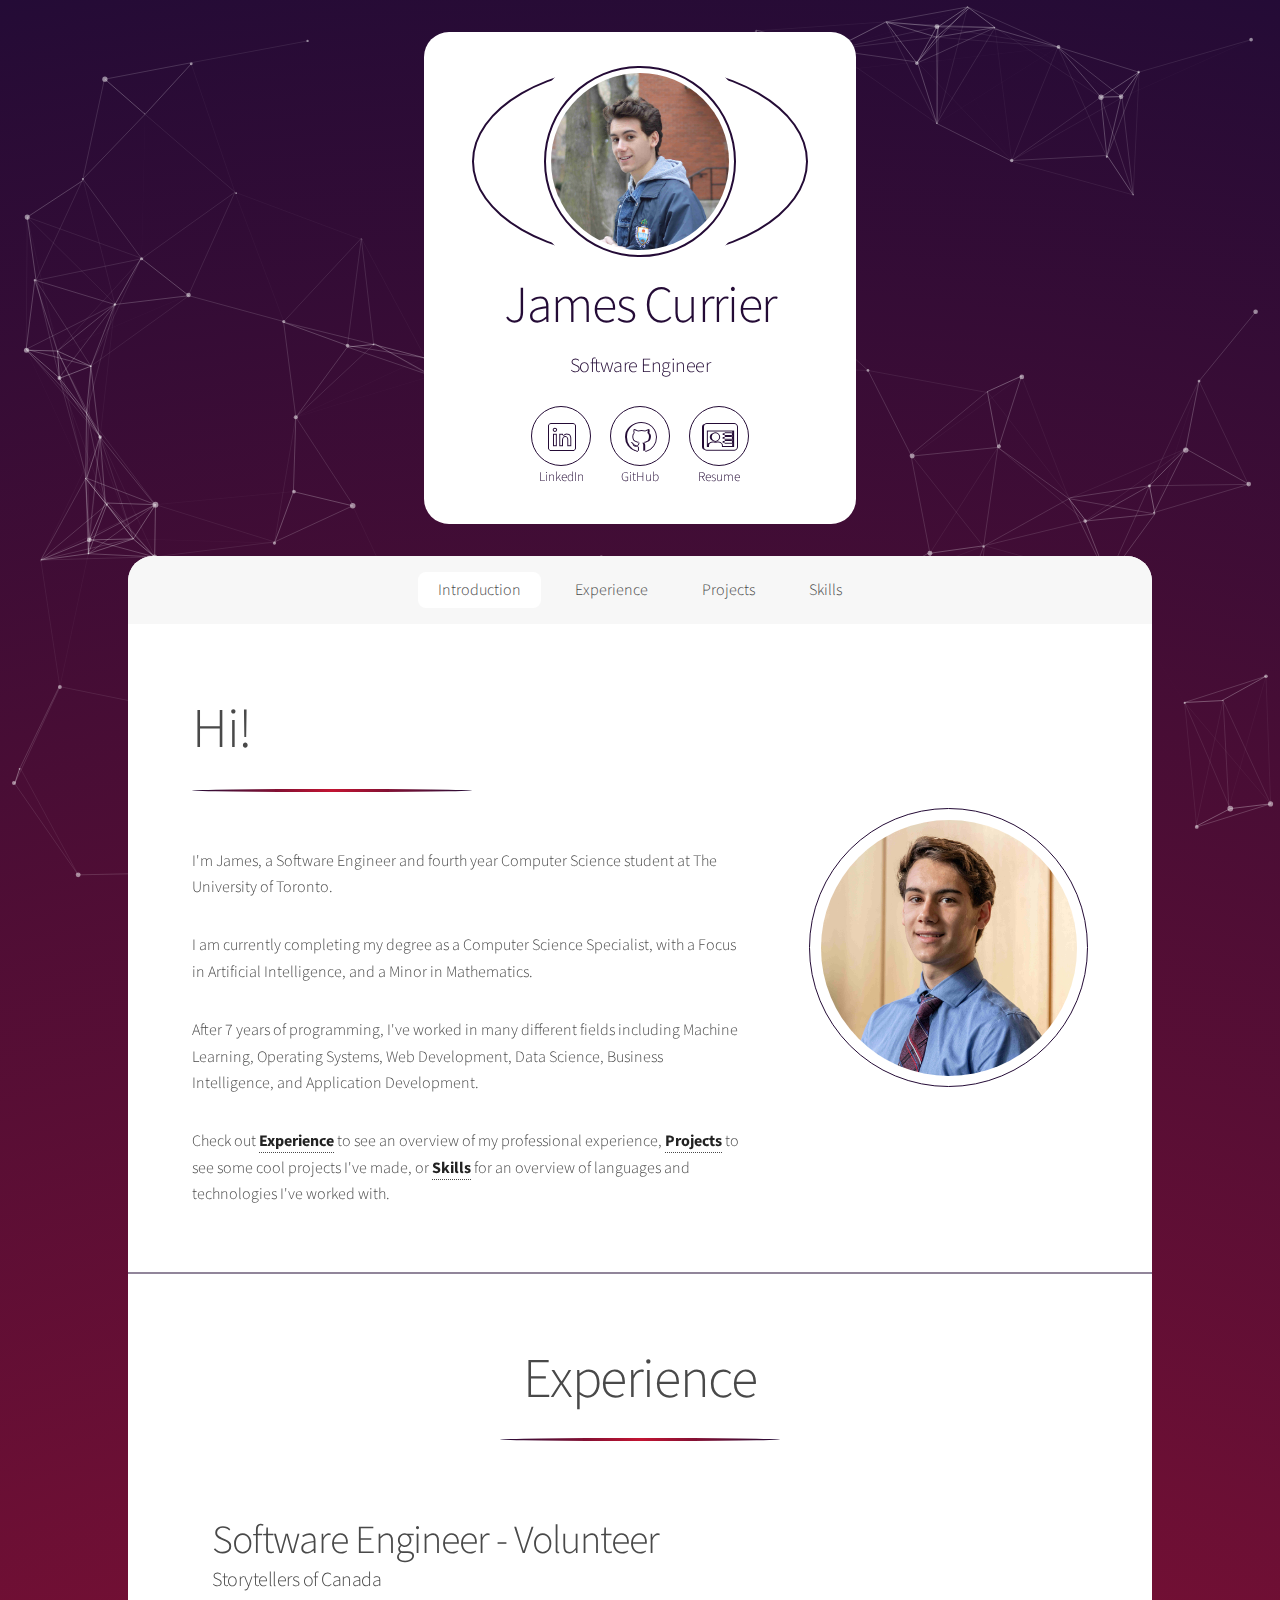
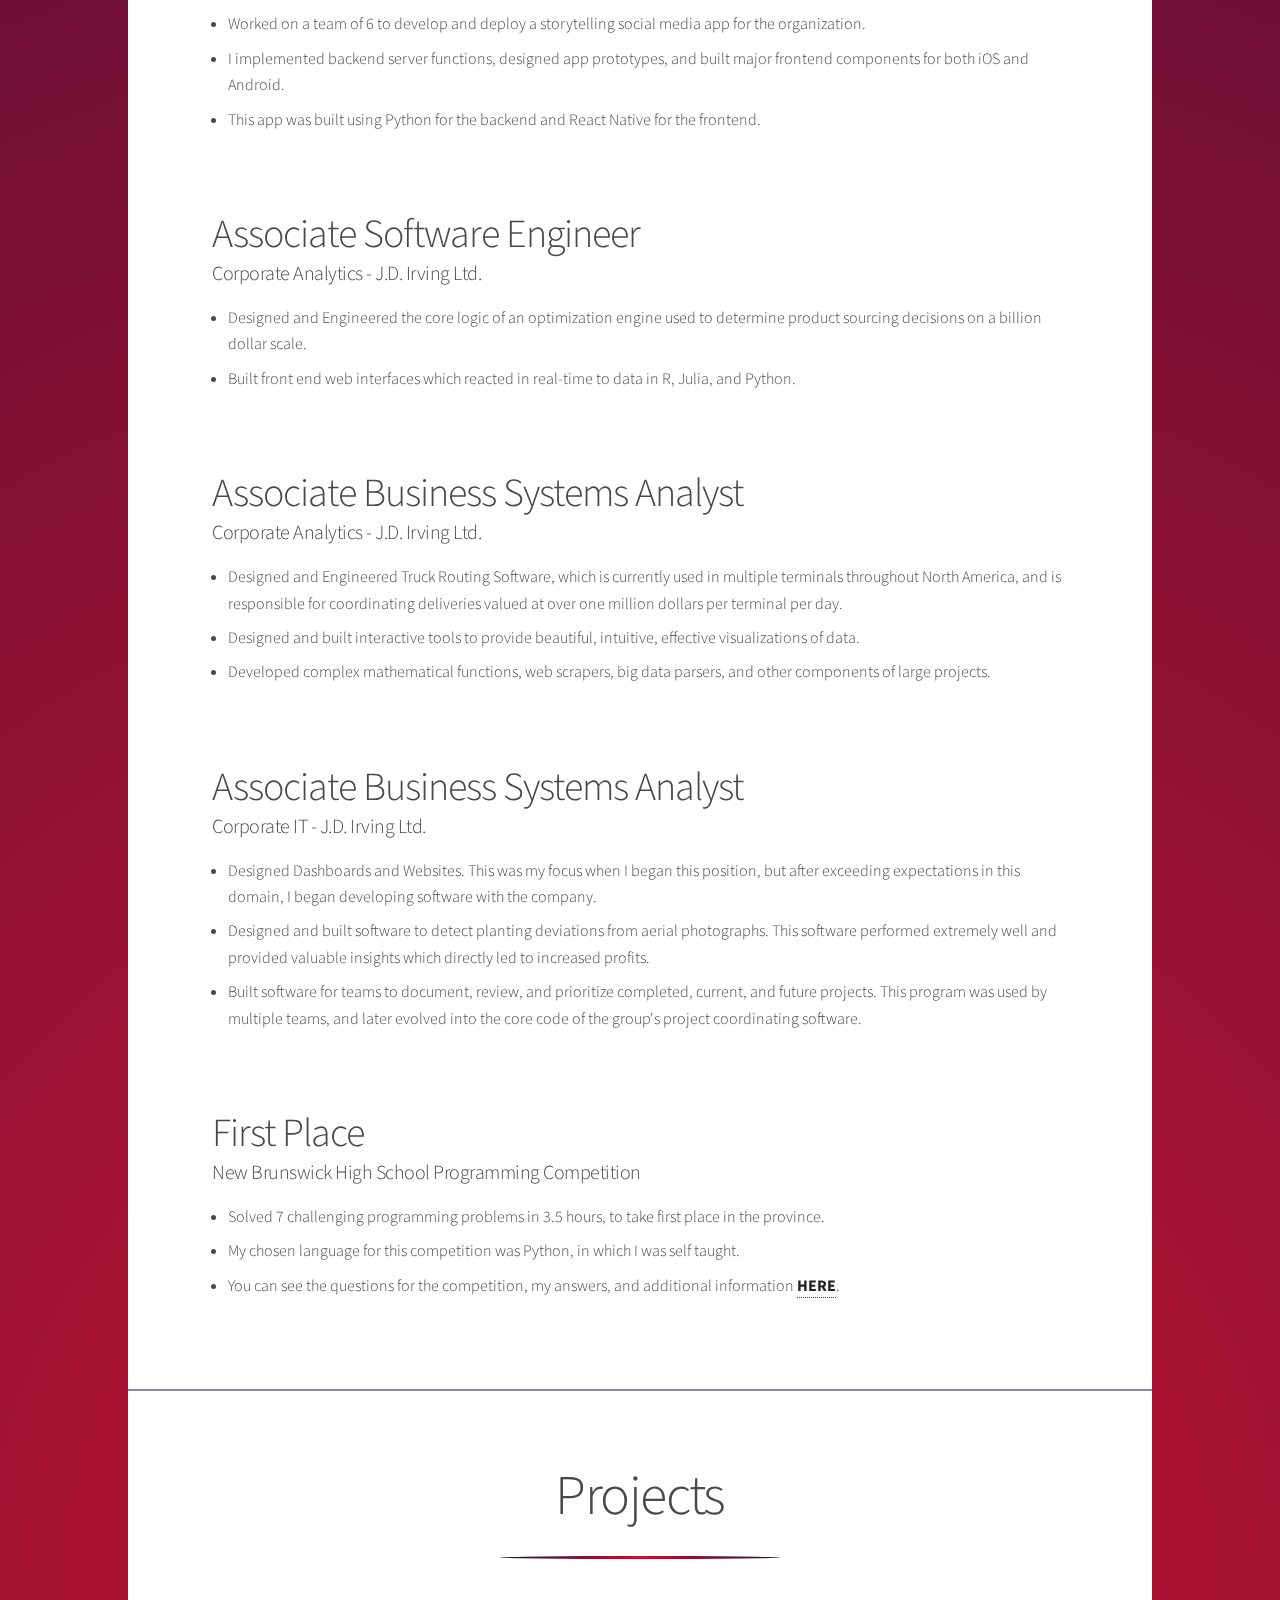
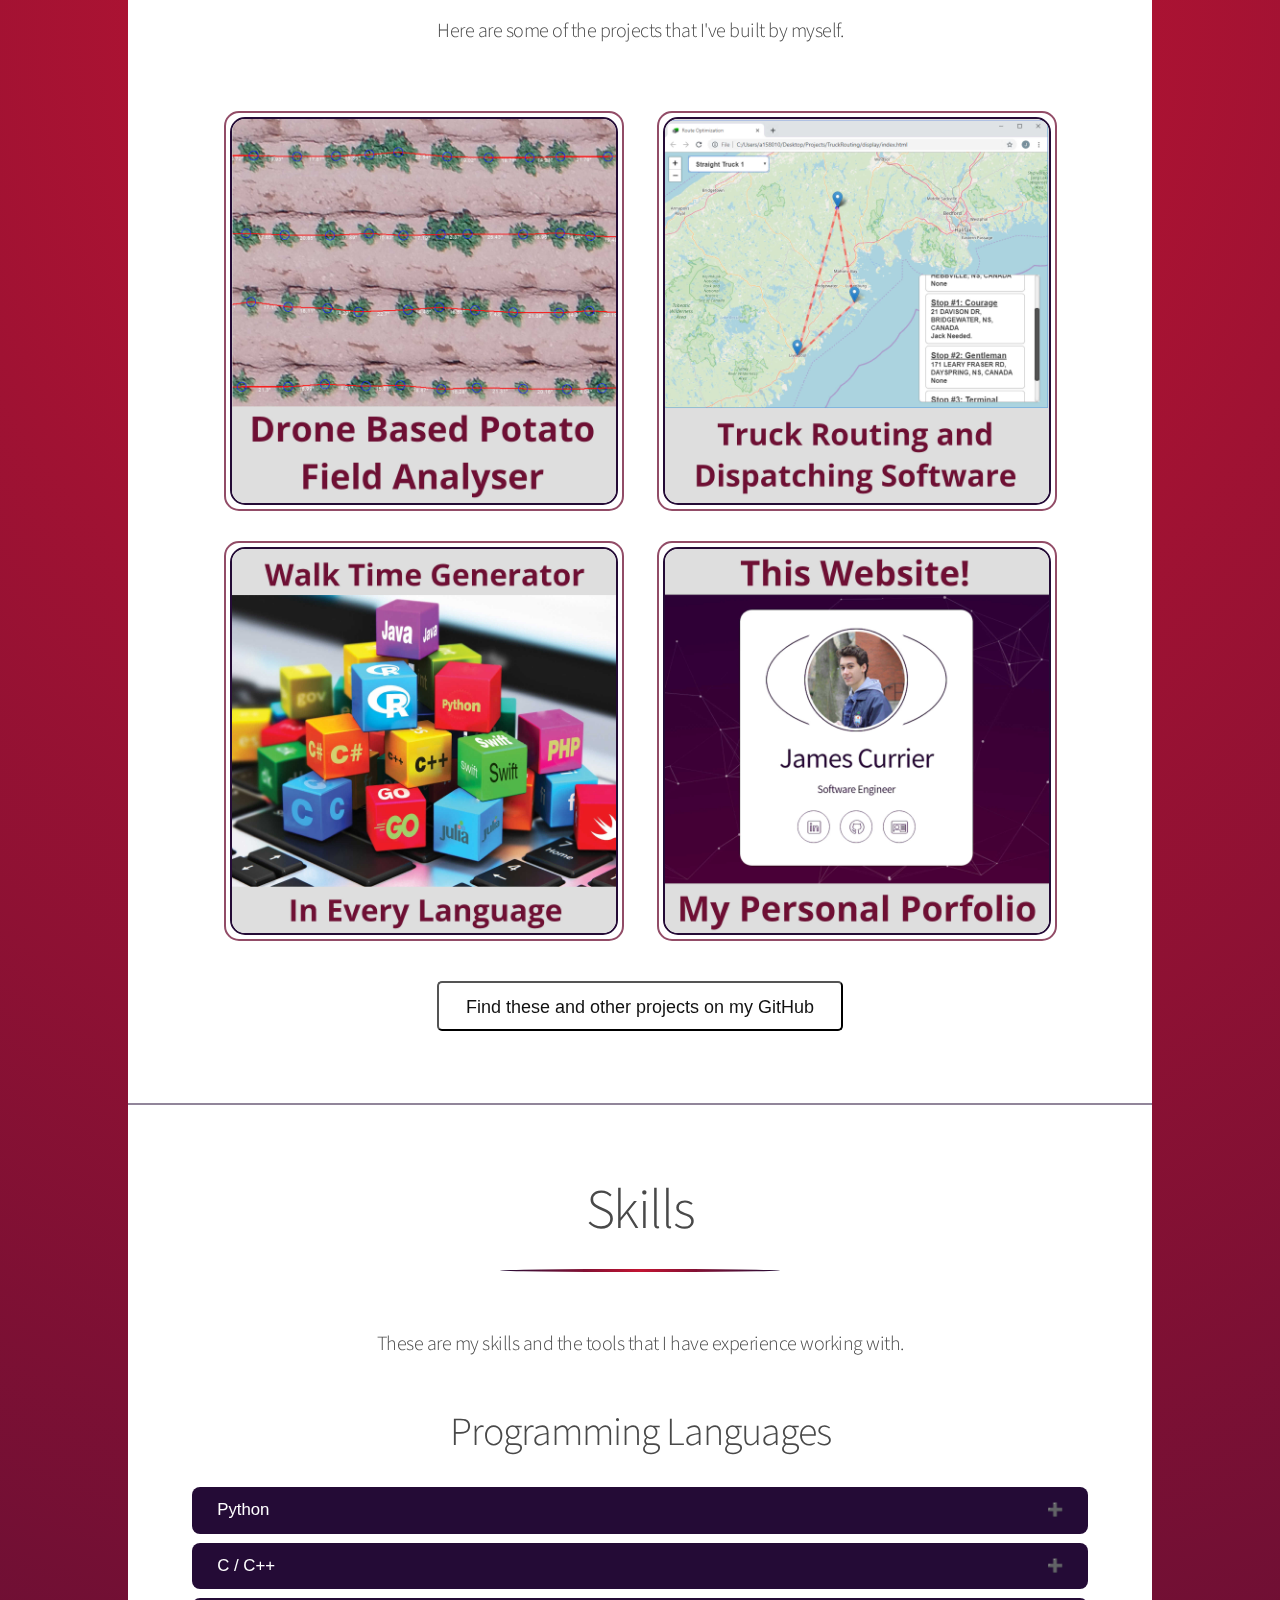
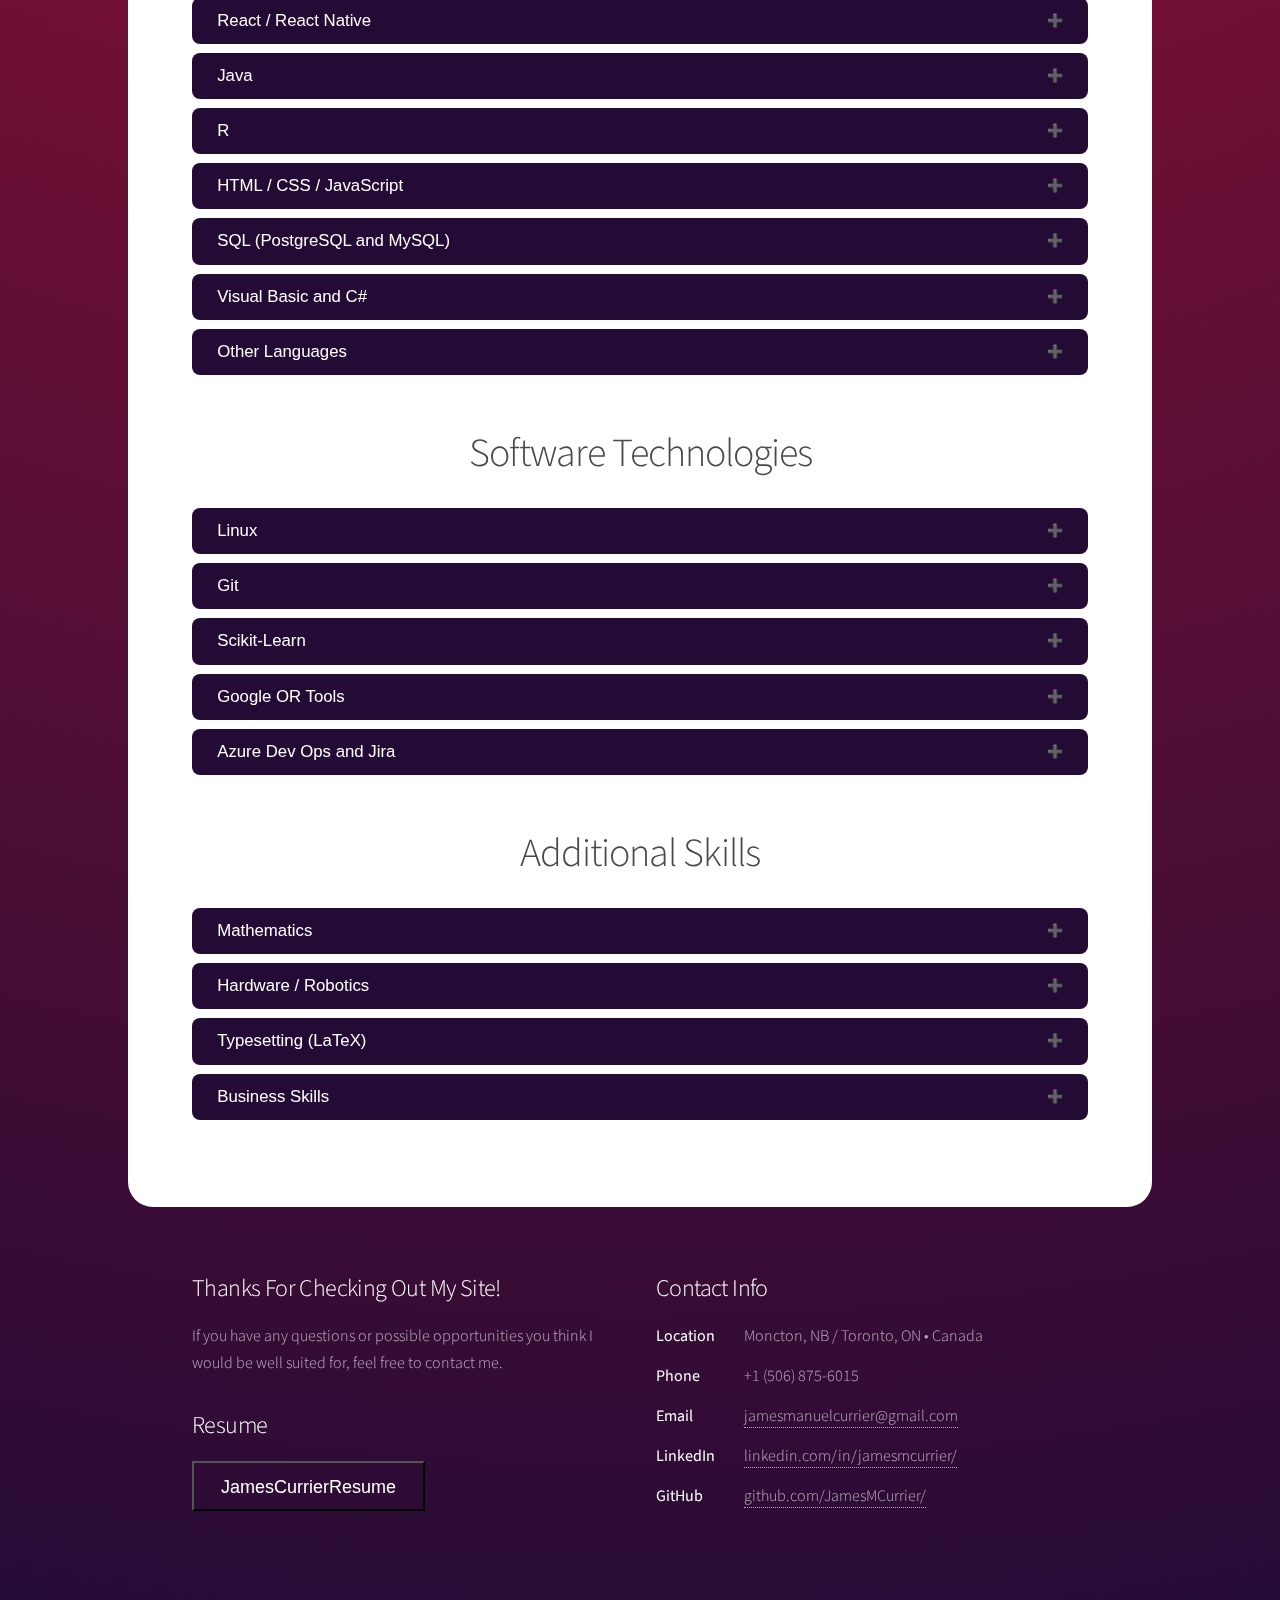
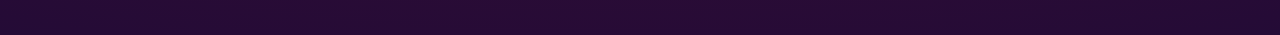
==== commit a2e95f7a: "Add Volunteer position" ====
--- a/index.html
+++ b/index.html
@@ -101,6 +101,19 @@
 				</header>
 
 				<div class="resume-item">
+					<h1>Software Engineer - Volunteer</h1>
+					<h3>Storytellers of Canada</h3>
+					<ul>
+						<li>Worked on a team of 6 to develop and deploy a
+							storytelling social media app for the organization.</li>
+						<li>I implemented backend server functions, designed app
+							prototypes, and built major frontend components for both iOS and Android.
+						</li>
+						<li>This app was built using Python for the backend and React Native for the frontend.</li>
+					</ul>
+				</div>
+
+				<div class="resume-item">
 					<h1>Associate Software Engineer</h1>
 					<h3>Corporate Analytics - J.D. Irving Ltd.</h3>
 					<ul>
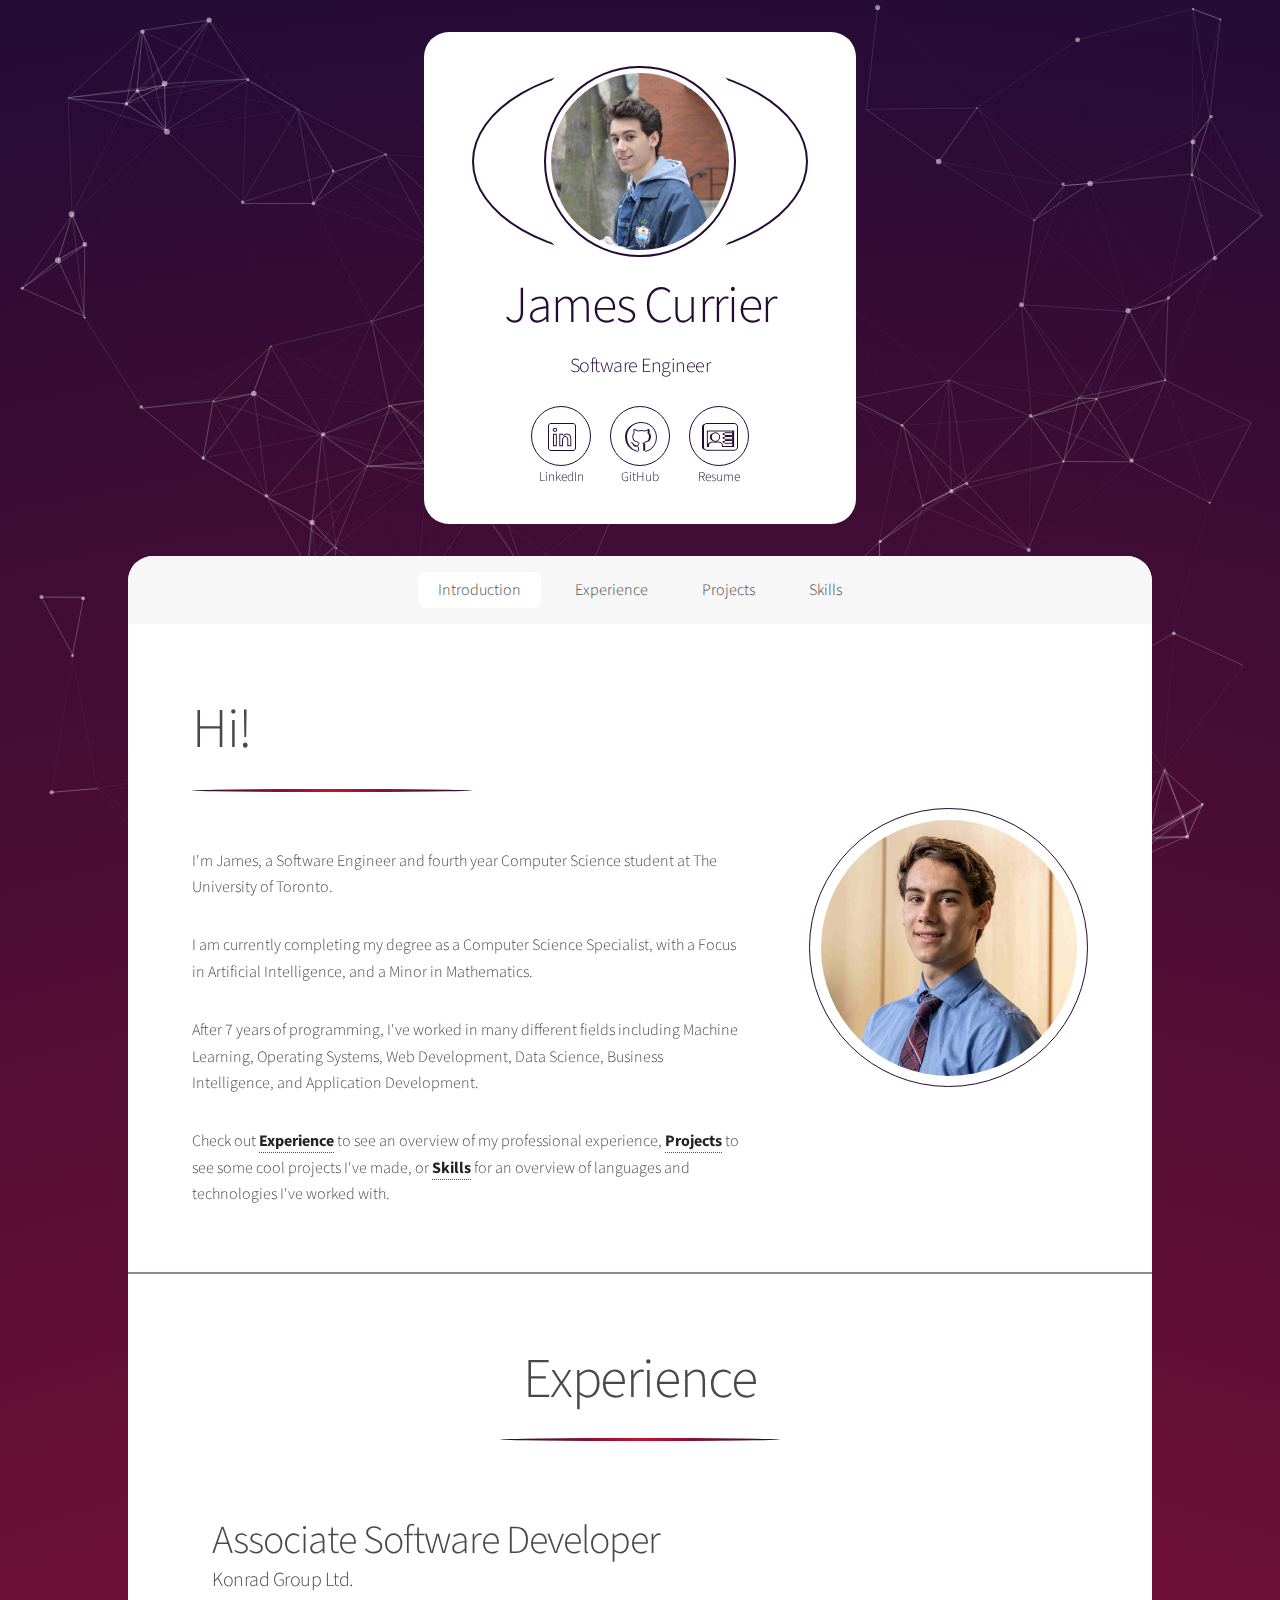
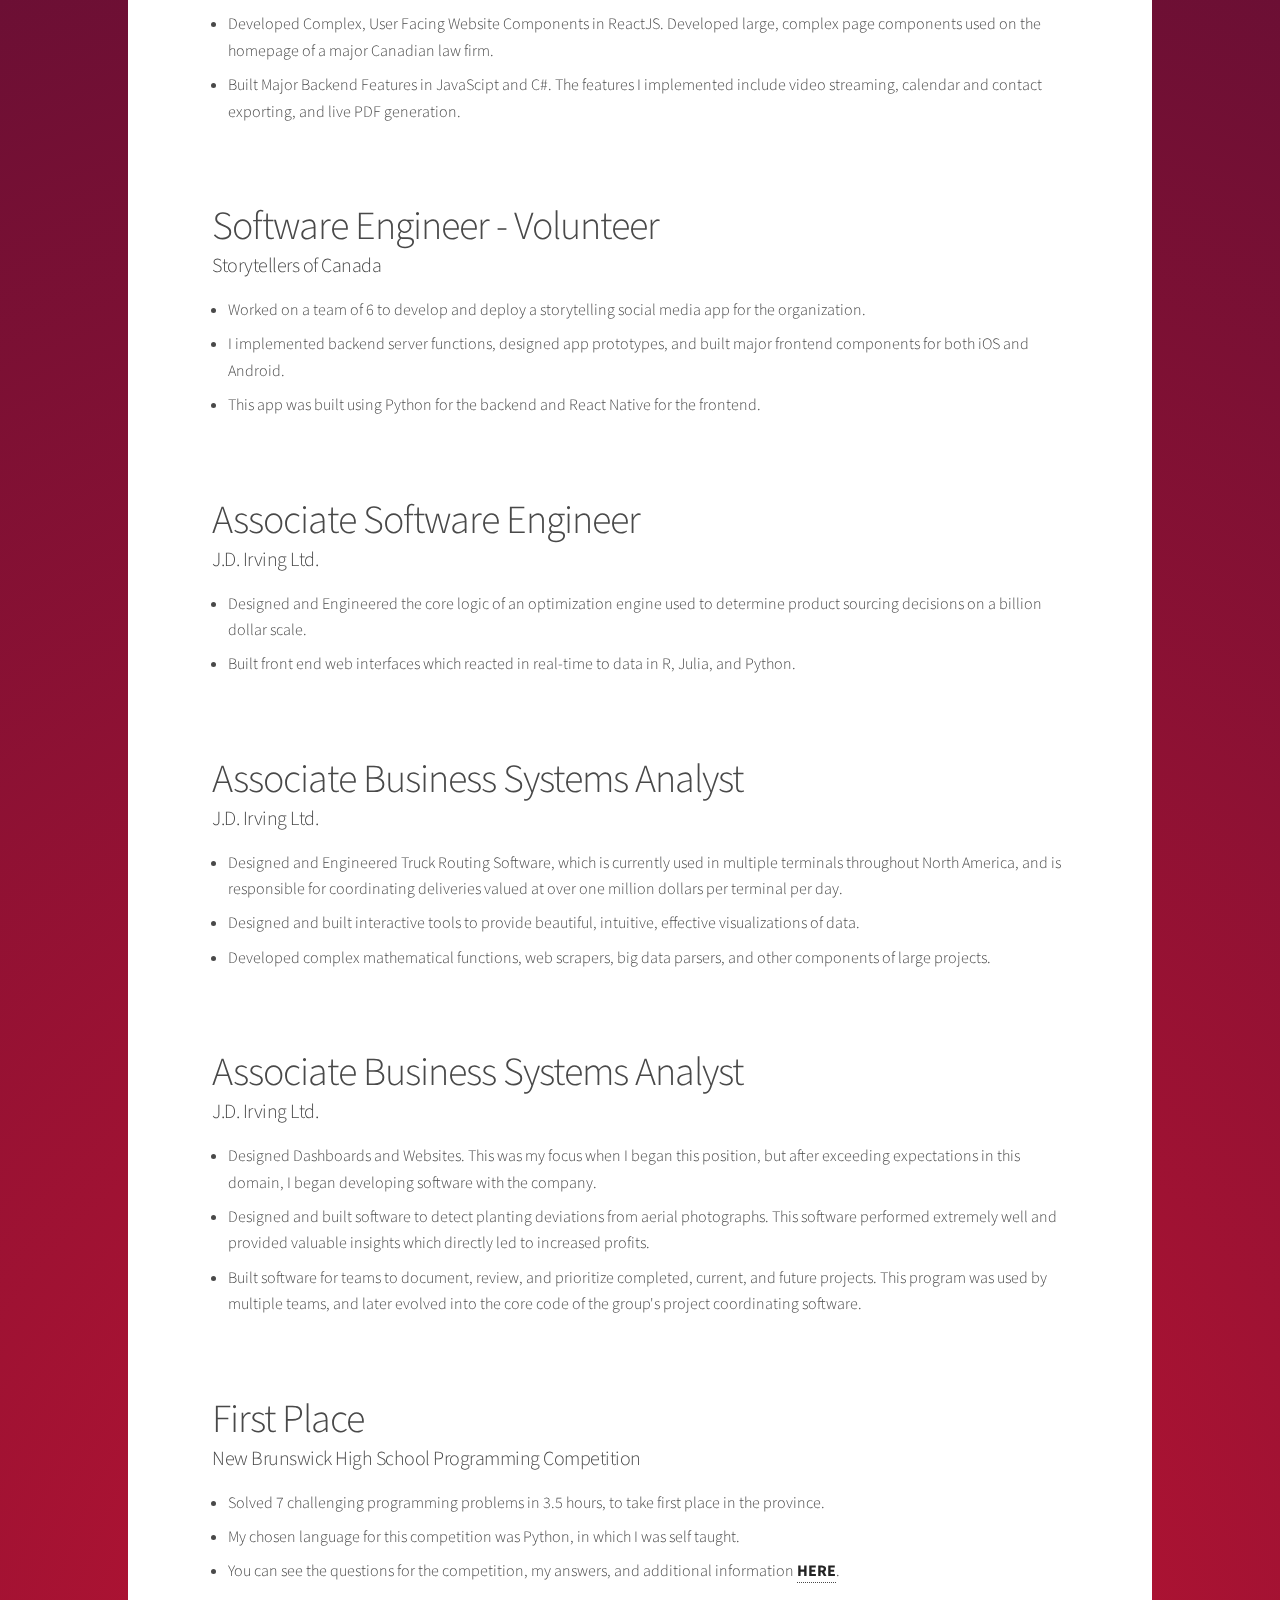
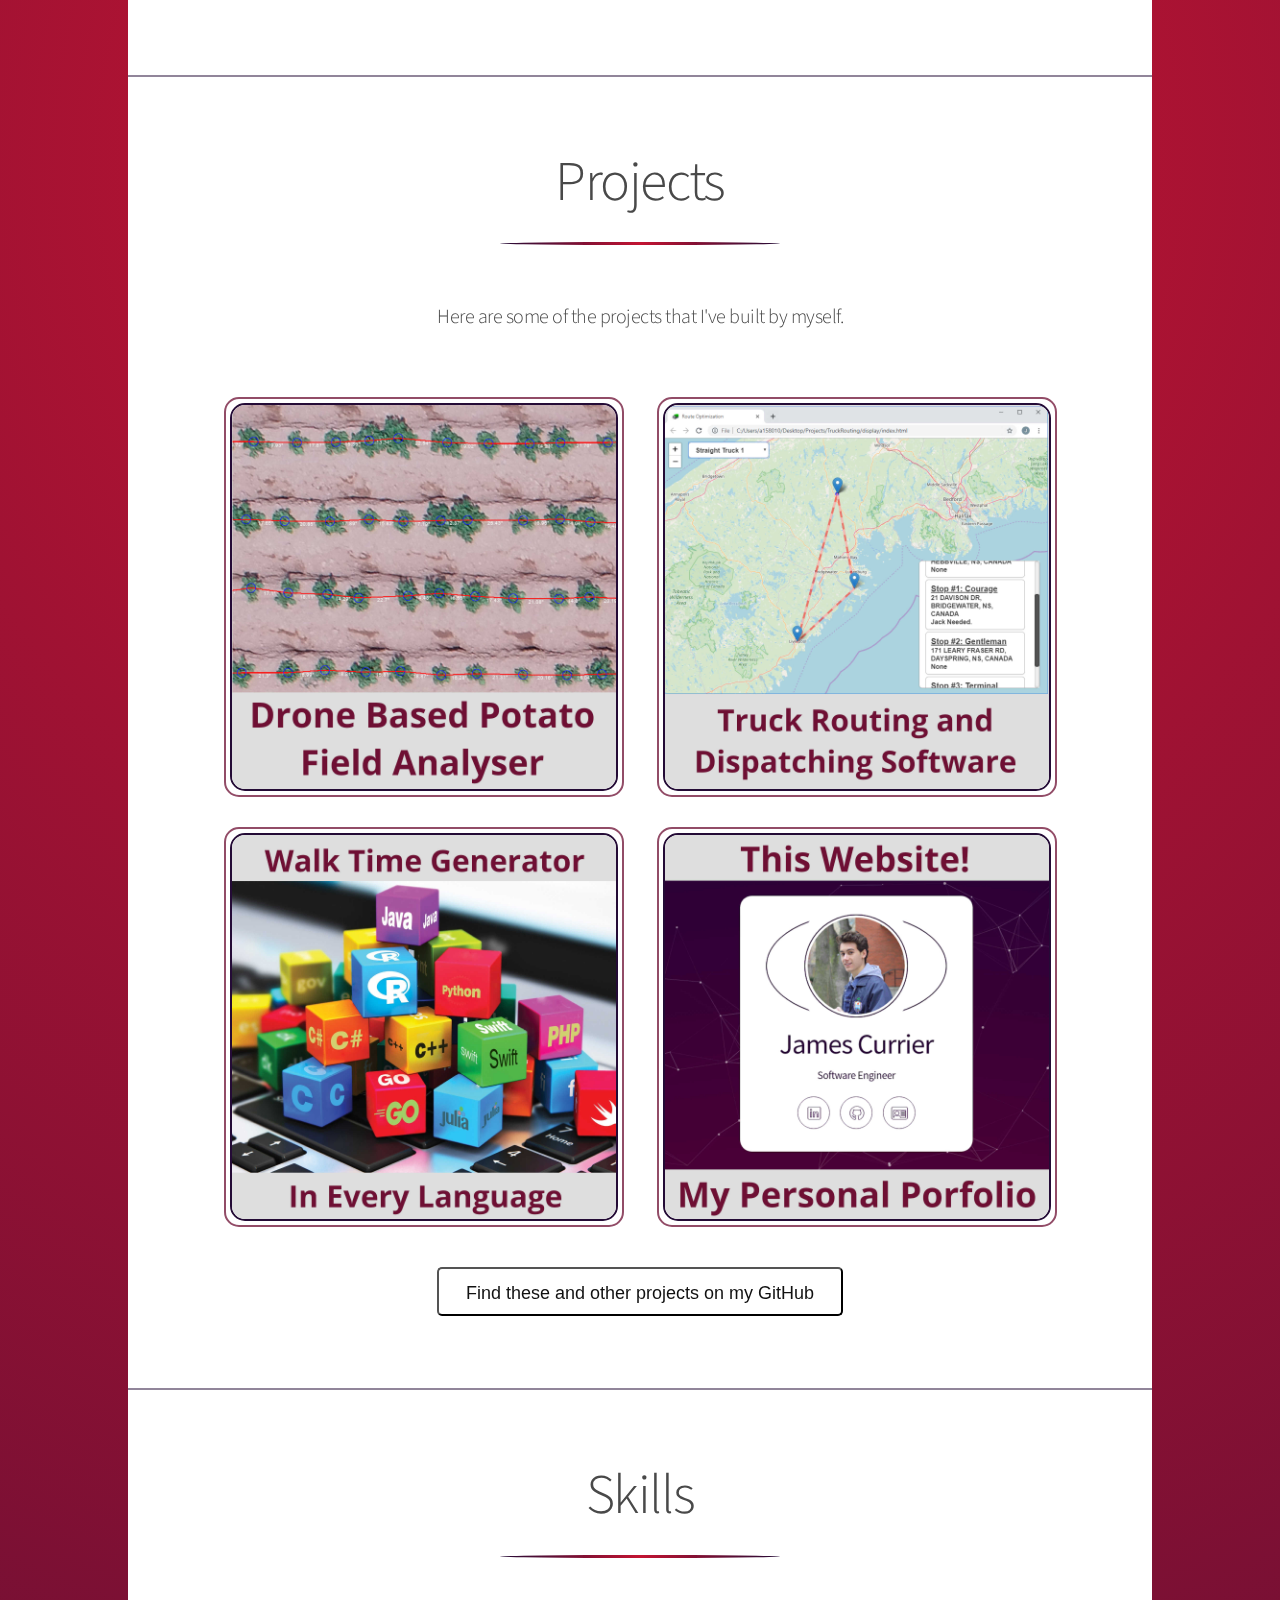
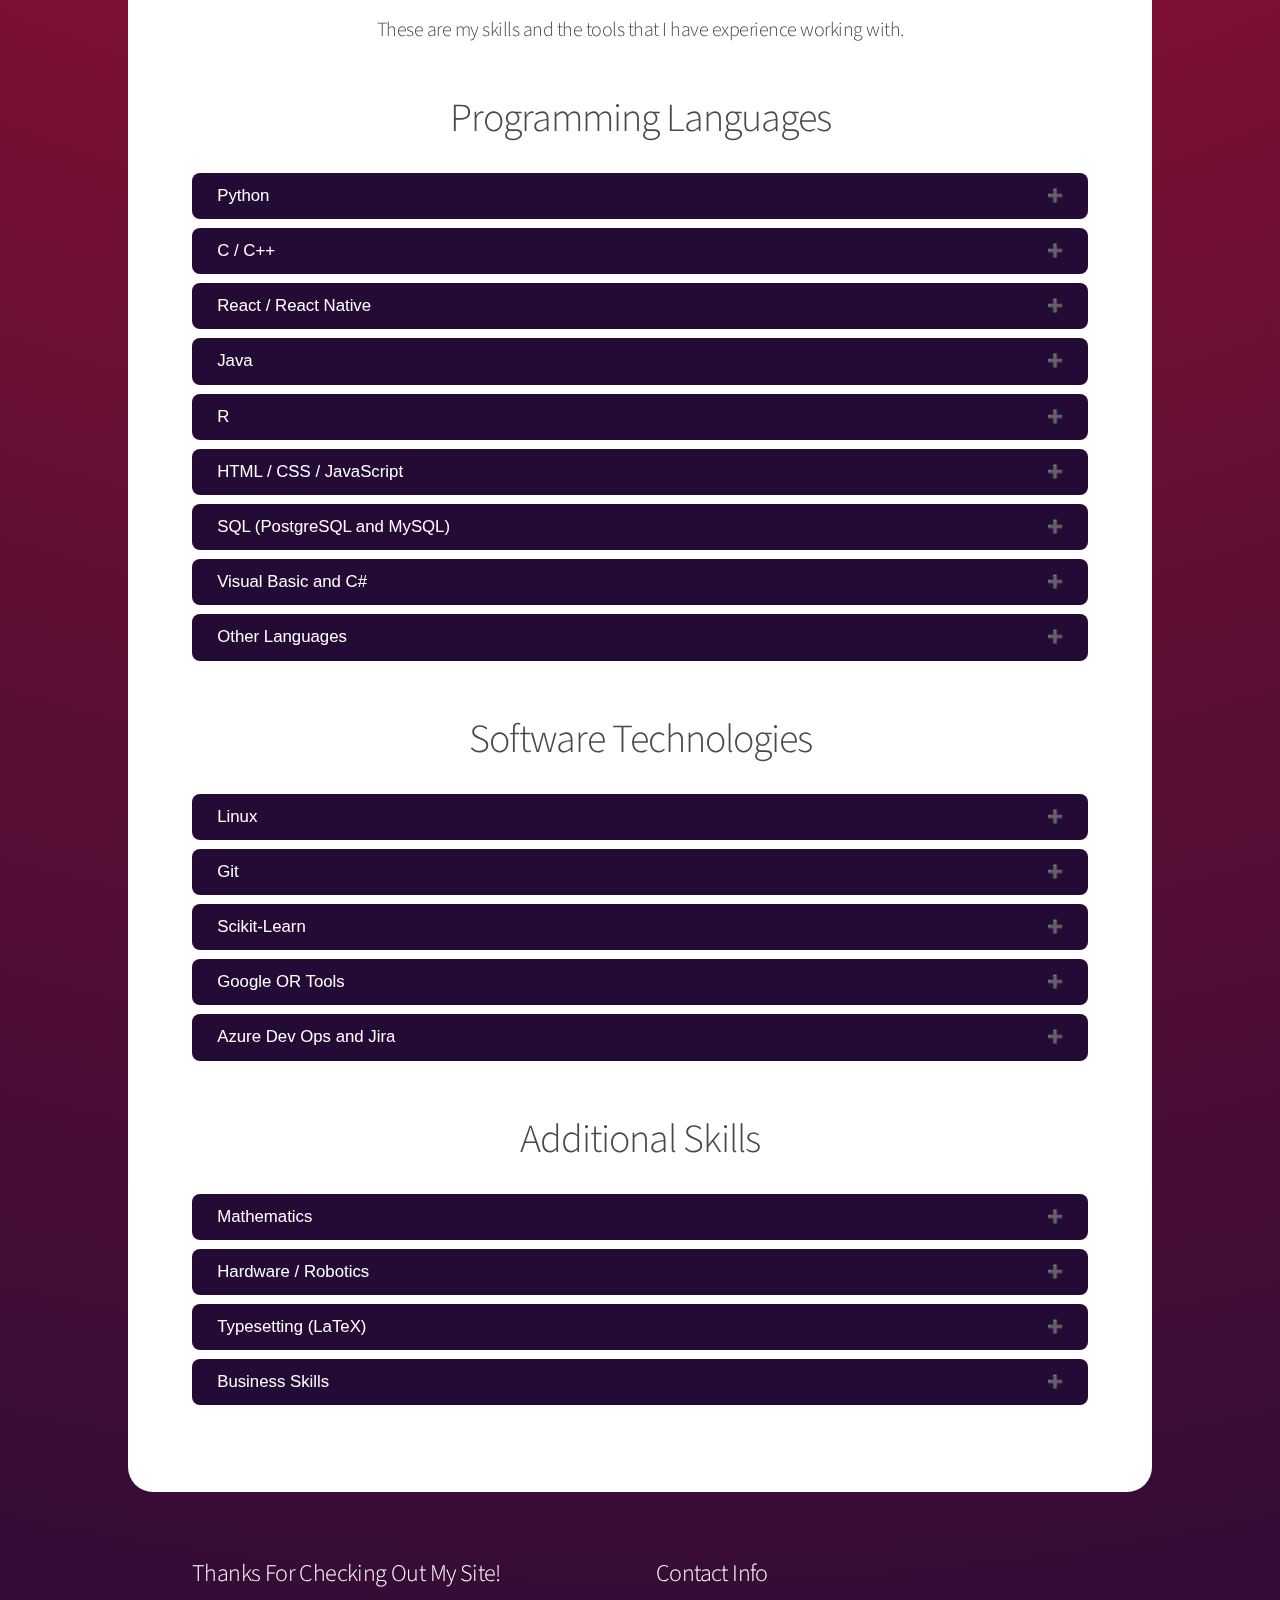
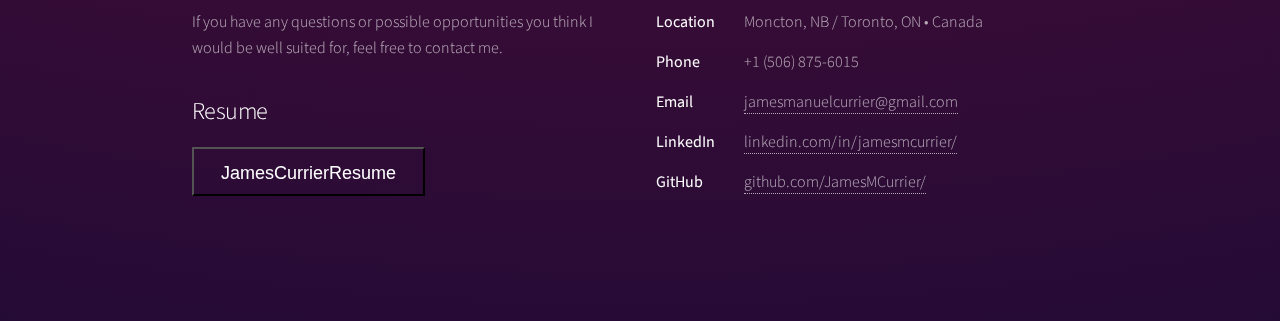
==== commit 7235db61: "Add latest position to site" ====
--- a/index.html
+++ b/index.html
@@ -5,11 +5,11 @@
 	<!-- Global site tag (gtag.js) - Google Analytics -->
 	<script async src="https://www.googletagmanager.com/gtag/js?id=G-BJ8PHJPW2T"></script>
 	<script>
-	  window.dataLayer = window.dataLayer || [];
-	  function gtag(){dataLayer.push(arguments);}
-	  gtag('js', new Date());
-
-	  gtag('config', 'G-BJ8PHJPW2T');
+		window.dataLayer = window.dataLayer || [];
+		function gtag() { dataLayer.push(arguments); }
+		gtag('js', new Date());
+
+		gtag('config', 'G-BJ8PHJPW2T');
 	</script>
 	<title>James Currier</title>
 	<meta charset="utf-8" />
@@ -39,11 +39,15 @@
 
 				<footer>
 					<ul class="icons">
-						<li><a href="https://linkedin.com/in/jamesmcurrier/"
-								class="icon brands fa-linkedin"><div class="three-buttons">LinkedIn</div></a></li>
-						<li><a id="unique3" href="https://github.com/JamesMCurrier"
-								class="icon brands fa-github"><div class="three-buttons">GitHub</div></a></li>
-						<li><a href="assets/resources/resume/JamesCurrierResume.pdf" class="icon fa-id-card"><div class="three-buttons">Resume</div></a>
+						<li><a href="https://linkedin.com/in/jamesmcurrier/" class="icon brands fa-linkedin">
+								<div class="three-buttons">LinkedIn</div>
+							</a></li>
+						<li><a id="unique3" href="https://github.com/JamesMCurrier" class="icon brands fa-github">
+								<div class="three-buttons">GitHub</div>
+							</a></li>
+						<li><a href="assets/resources/resume/JamesCurrierResume.pdf" class="icon fa-id-card">
+								<div class="three-buttons">Resume</div>
+							</a>
 						</li>
 					</ul>
 				</footer>
@@ -101,6 +105,17 @@
 				</header>
 
 				<div class="resume-item">
+					<h1>Associate Software Developer</h1>
+					<h3>Konrad Group Ltd.</h3>
+					<ul>
+						<li>Developed Complex, User Facing Website Components in ReactJS. Developed large, complex
+							page components used on the homepage of a major Canadian law firm.</li>
+						<li>Built Major Backend Features in JavaScipt and C#. The features I implemented include video
+							streaming, calendar and contact exporting, and live PDF generation.</li>
+					</ul>
+				</div>
+
+				<div class="resume-item">
 					<h1>Software Engineer - Volunteer</h1>
 					<h3>Storytellers of Canada</h3>
 					<ul>
@@ -115,10 +130,11 @@
 
 				<div class="resume-item">
 					<h1>Associate Software Engineer</h1>
-					<h3>Corporate Analytics - J.D. Irving Ltd.</h3>
+					<h3>J.D. Irving Ltd.</h3>
 					<ul>
 						<li>Designed and Engineered the core logic
-							of an optimization engine used to determine product sourcing decisions on a billion dollar scale.</li>
+							of an optimization engine used to determine product sourcing decisions on a billion dollar
+							scale.</li>
 						<li>Built front end web interfaces which reacted in real-time to data in R, Julia, and Python.
 						</li>
 					</ul>
@@ -126,7 +142,7 @@
 
 				<div class="resume-item">
 					<h1>Associate Business Systems Analyst</h1>
-					<h3>Corporate Analytics - J.D. Irving Ltd.</h3>
+					<h3>J.D. Irving Ltd.</h3>
 					<ul>
 						<li>Designed and Engineered Truck Routing Software, which is currently used in multiple
 							terminals throughout North America, and is responsible for coordinating deliveries valued at
@@ -140,7 +156,7 @@
 
 				<div class="resume-item">
 					<h1>Associate Business Systems Analyst</h1>
-					<h3>Corporate IT - J.D. Irving Ltd.</h3>
+					<h3>J.D. Irving Ltd.</h3>
 					<ul>
 						<li> Designed Dashboards and Websites. This was my focus when I began this position, but after
 							exceeding expectations in this domain, I began developing software with the company.</li>
@@ -316,10 +332,13 @@
 					<button class="accordion">React / React Native</button>
 					<div class="panel">
 						<ul>
-							<li>React is a fairly new framework for me, but I have used it extensively in the past year.</li>
-							<li>I used React Native to build the frontend of a story sharing app for the Storytellers of Canada, as a project in school.</li>
-							<li>I also used React to build a social network as a side project, simply for practice with React.</li>
-							
+							<li>React is a fairly new framework for me, but I have used it extensively in the past year.
+							</li>
+							<li>I used React Native to build the frontend of a story sharing app for the Storytellers of
+								Canada, as a project in school.</li>
+							<li>I also used React to build a social network as a side project, simply for practice with
+								React.</li>
+
 						</ul>
 					</div>
 
@@ -467,7 +486,8 @@
 						<ul>
 							<li>I've excelled in math since I was young, and often find myself exploring
 								mathematical concepts for fun.</li>
-							<li>I have just completed all the courses needed for my Minor in Mathematics at the University of Toronto.</li>
+							<li>I have just completed all the courses needed for my Minor in Mathematics at the
+								University of Toronto.</li>
 							<li>I have taken many math courses in university including Calculus, Linear Algebra,
 								Number Theory, Theory of Computation, and Abstract Mathematics.</li>
 						</ul>
@@ -552,4 +572,4 @@
 
 </body>
 
-</html>
+</html>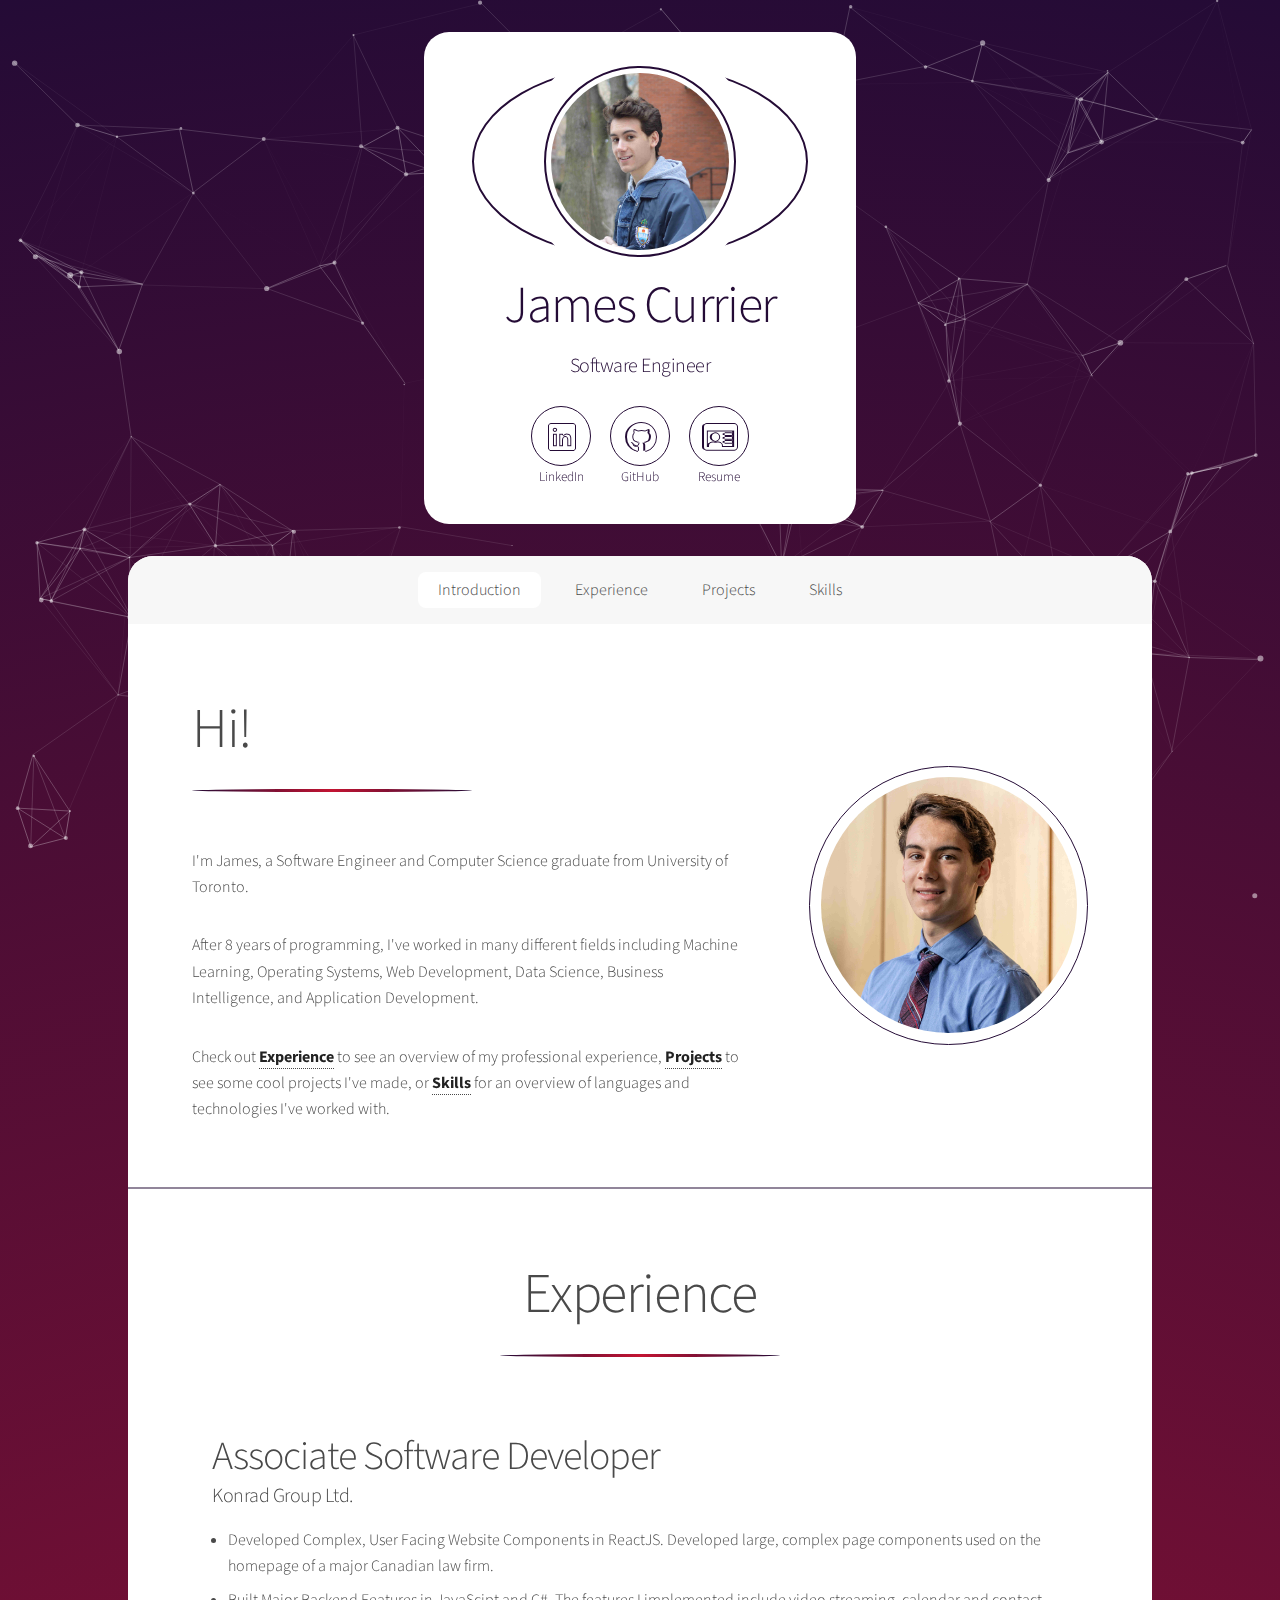
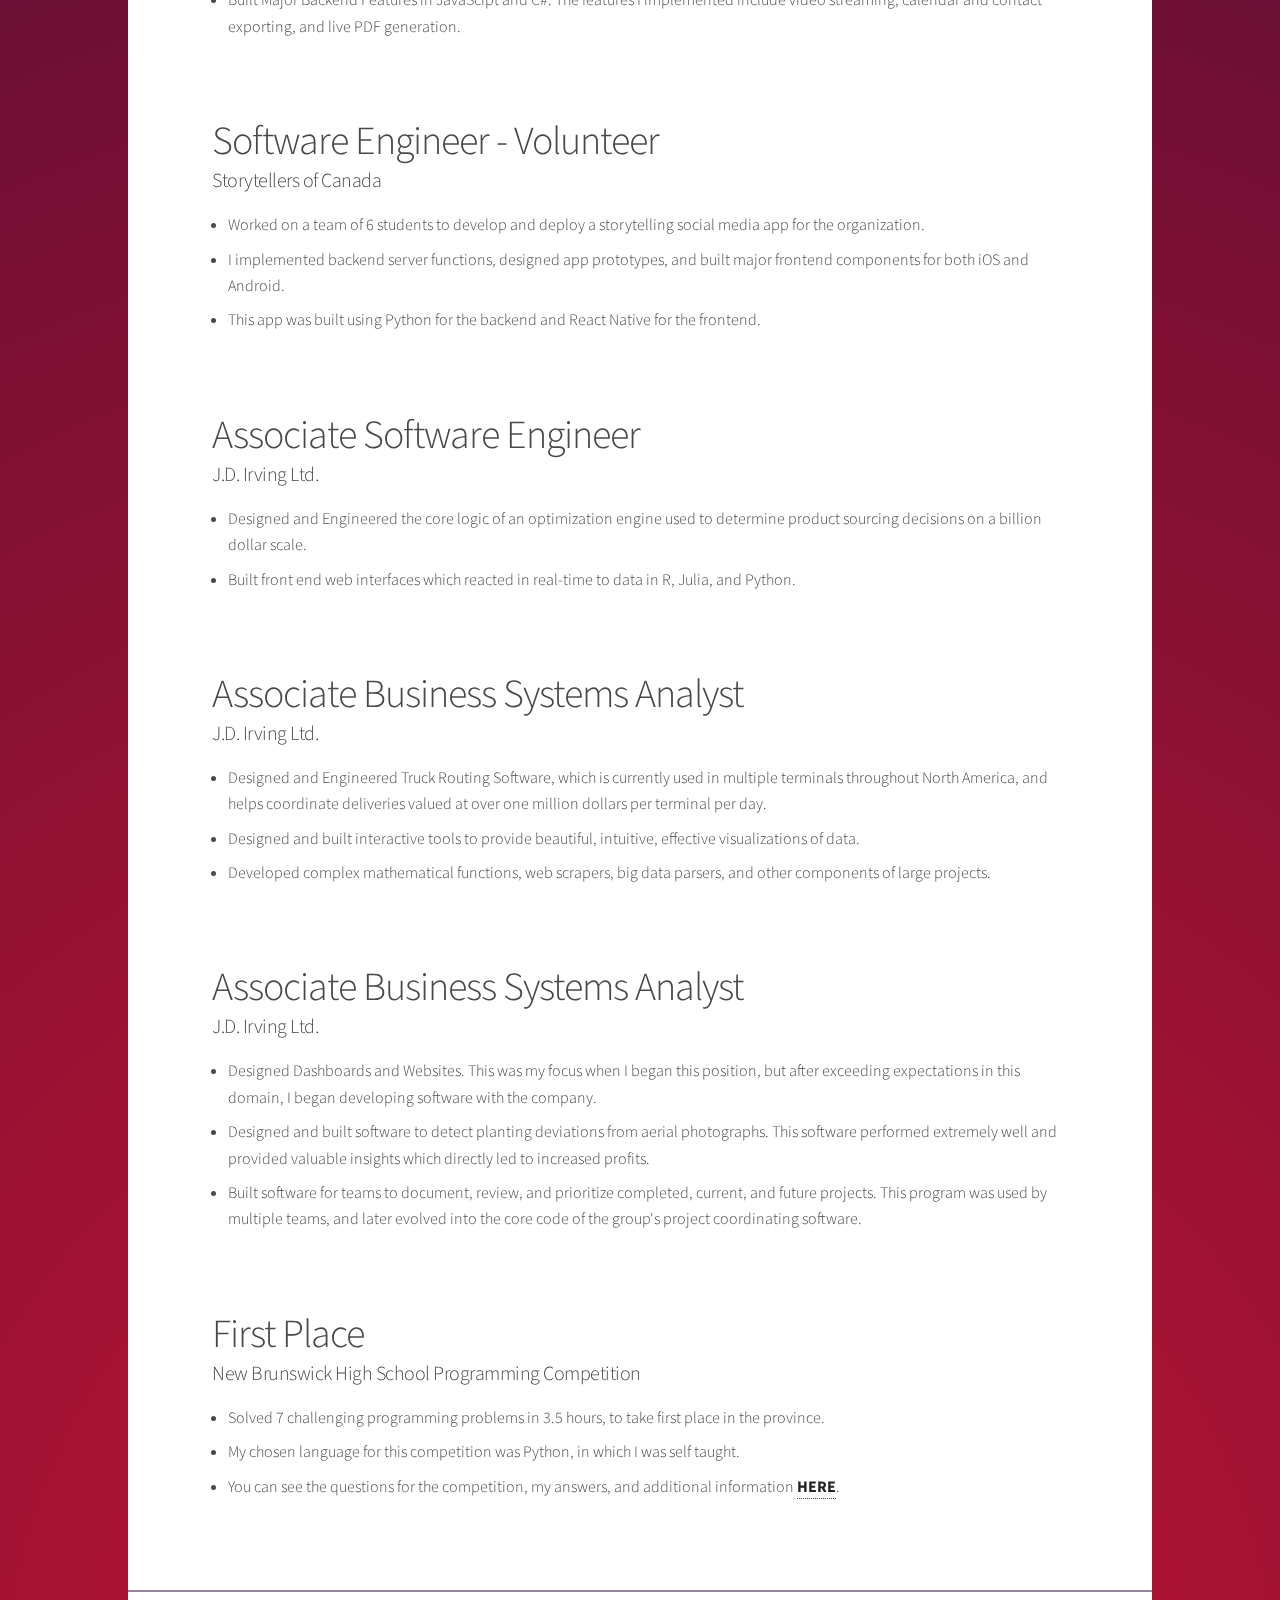
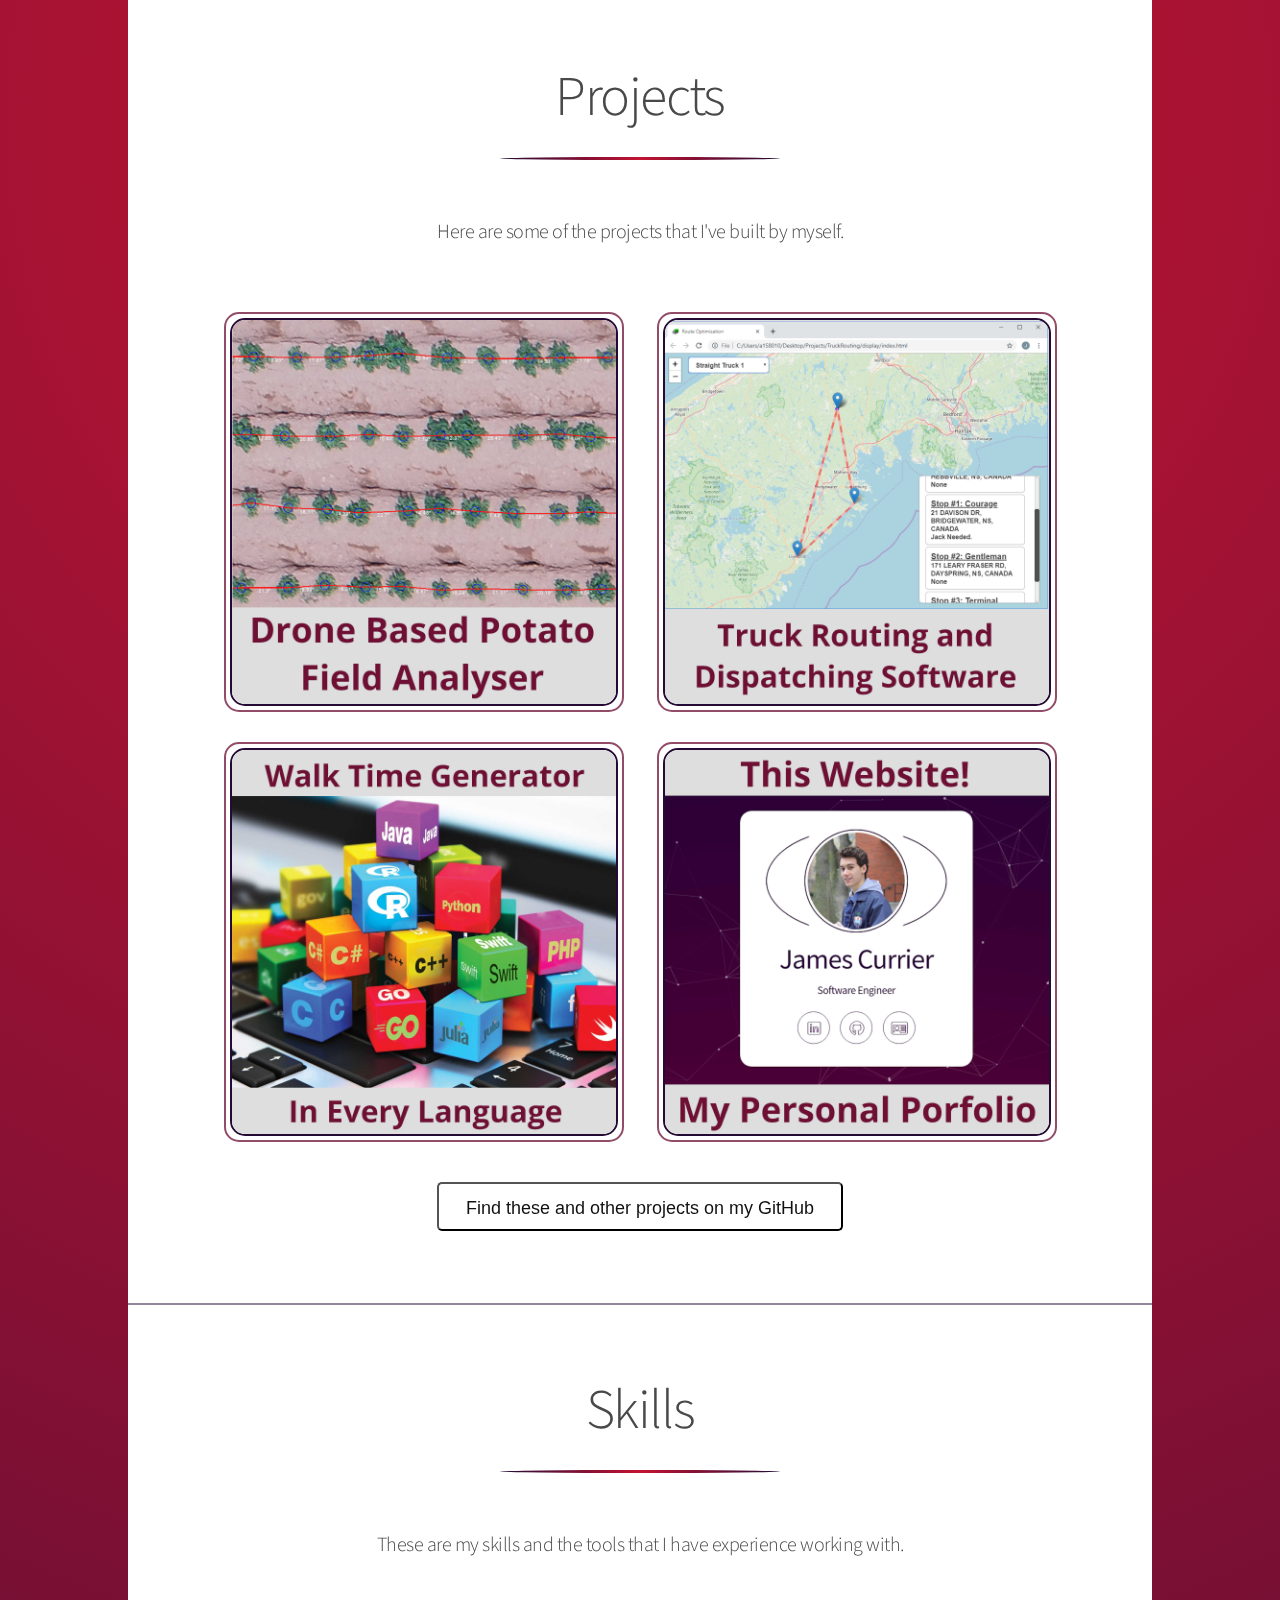
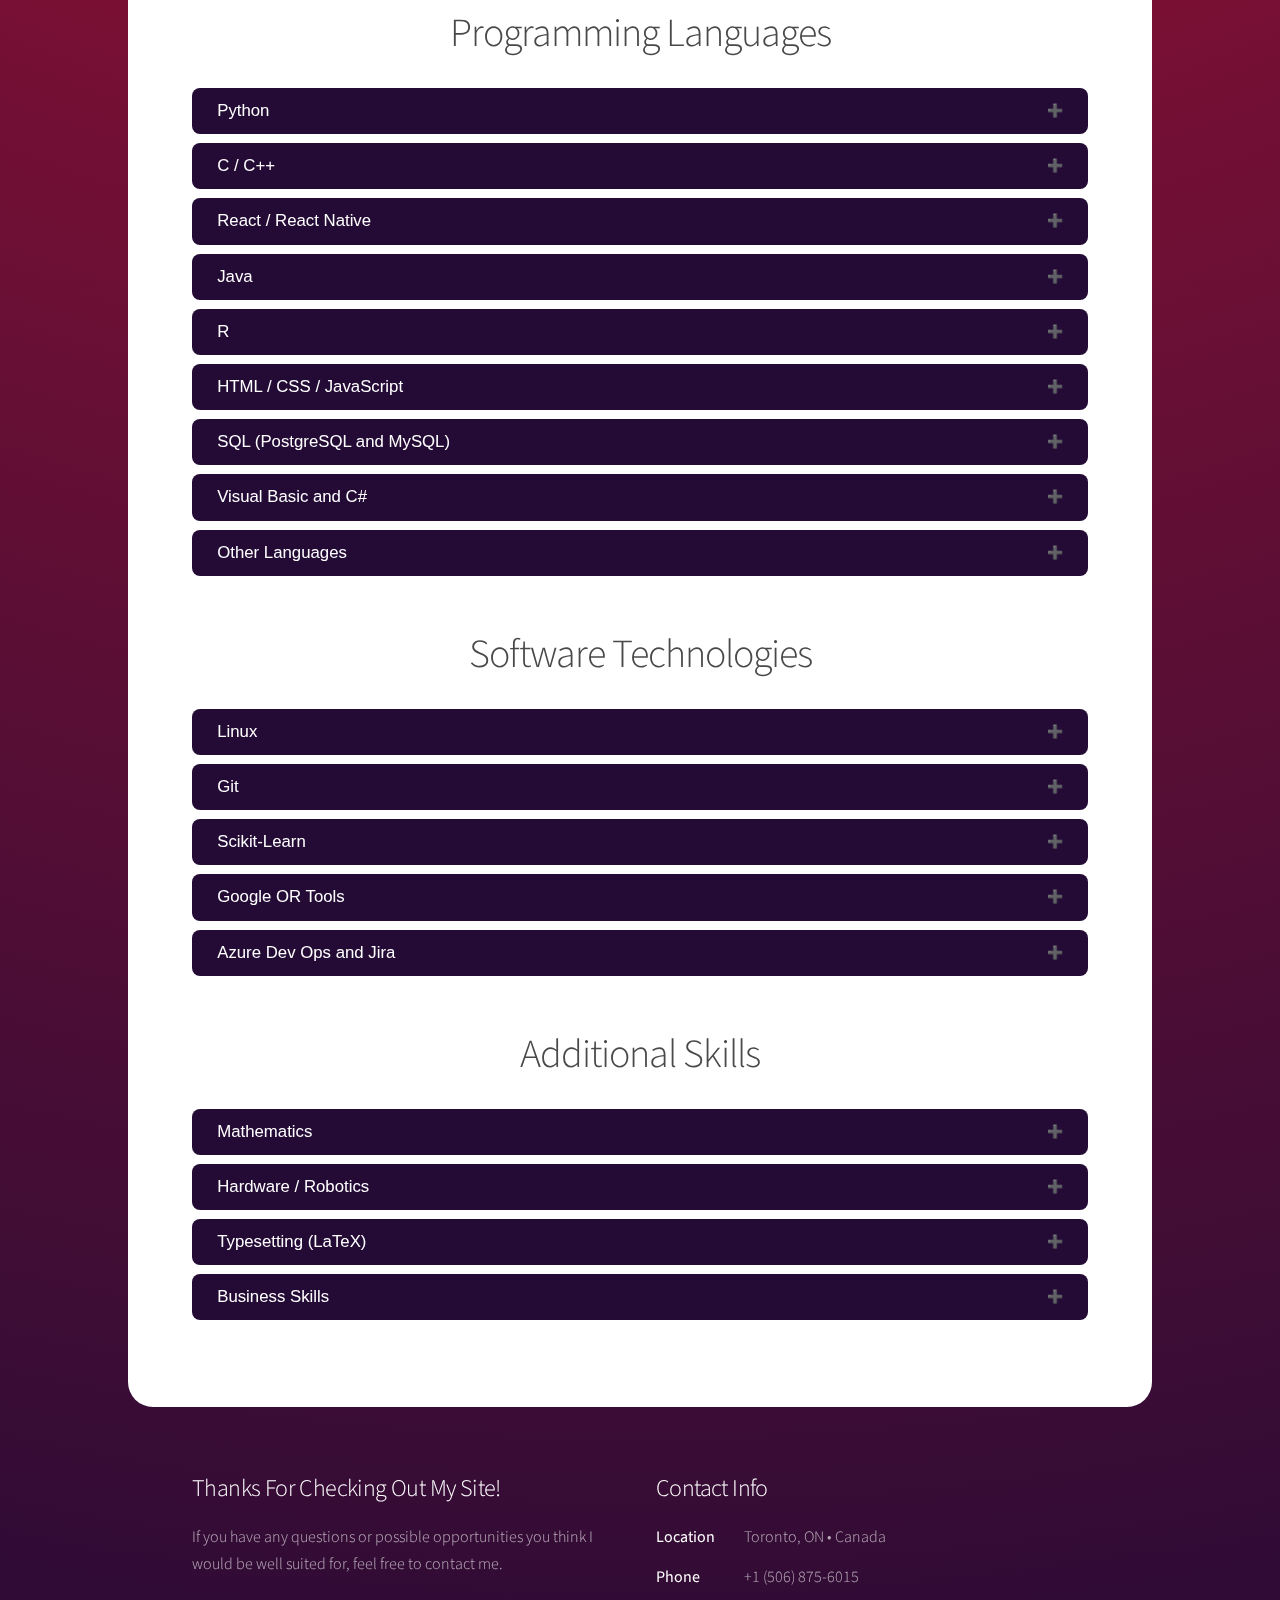
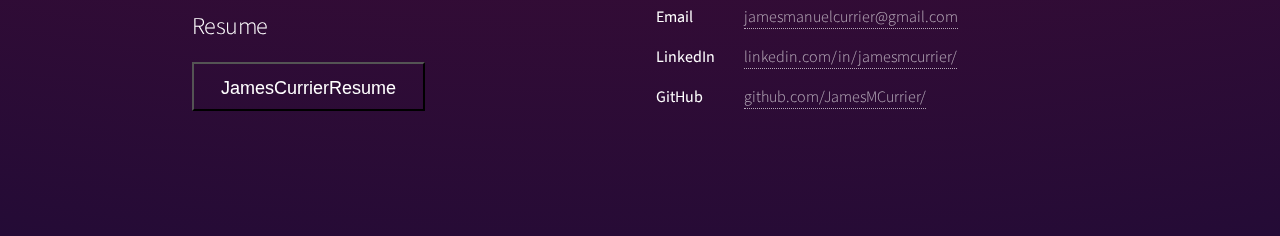
==== commit fe8defe2: "Update for typos" ====
--- a/index.html
+++ b/index.html
@@ -76,11 +76,9 @@
 						<header class="major">
 							<h2>Hi!</h2>
 						</header>
-						<p>I'm James, a Software Engineer and fourth year Computer Science student at The University of
+						<p>I'm James, a Software Engineer and Computer Science graduate from University of
 							Toronto.</p>
-						<p>I am currently completing my degree as a Computer Science Specialist, with a Focus in
-							Artificial Intelligence, and a Minor in Mathematics.</p>
-						<p>After 7 years of programming, I've worked in many different fields including Machine
+						<p>After 8 years of programming, I've worked in many different fields including Machine
 							Learning, Operating Systems, Web Development, Data Science, Business Intelligence, and
 							Application Development.</p>
 						<p>Check out <a><b style="cursor: pointer;"
@@ -119,7 +117,7 @@
 					<h1>Software Engineer - Volunteer</h1>
 					<h3>Storytellers of Canada</h3>
 					<ul>
-						<li>Worked on a team of 6 to develop and deploy a
+						<li>Worked on a team of 6 students to develop and deploy a
 							storytelling social media app for the organization.</li>
 						<li>I implemented backend server functions, designed app
 							prototypes, and built major frontend components for both iOS and Android.
@@ -145,7 +143,7 @@
 					<h3>J.D. Irving Ltd.</h3>
 					<ul>
 						<li>Designed and Engineered Truck Routing Software, which is currently used in multiple
-							terminals throughout North America, and is responsible for coordinating deliveries valued at
+							terminals throughout North America, and helps coordinate deliveries valued at
 							over one million dollars per terminal per day.</li>
 						<li>Designed and built interactive tools to provide beautiful, intuitive, effective
 							visualizations of data.</li>
@@ -486,8 +484,8 @@
 						<ul>
 							<li>I've excelled in math since I was young, and often find myself exploring
 								mathematical concepts for fun.</li>
-							<li>I have just completed all the courses needed for my Minor in Mathematics at the
-								University of Toronto.</li>
+							<li>In 2021, I completed my degree with a Mathematics Minor from The University of Toronto.
+							</li>
 							<li>I have taken many math courses in university including Calculus, Linear Algebra,
 								Number Theory, Theory of Computation, and Abstract Mathematics.</li>
 						</ul>
@@ -547,7 +545,7 @@
 				<h2>Contact Info</h2>
 				<dl class="alt">
 					<dt>Location</dt>
-					<dd>Moncton, NB / Toronto, ON &bull; Canada</dd>
+					<dd>Toronto, ON &bull; Canada</dd>
 					<dt>Phone</dt>
 					<dd>+1 (506) 875-6015</dd>
 					<dt>Email</dt>
